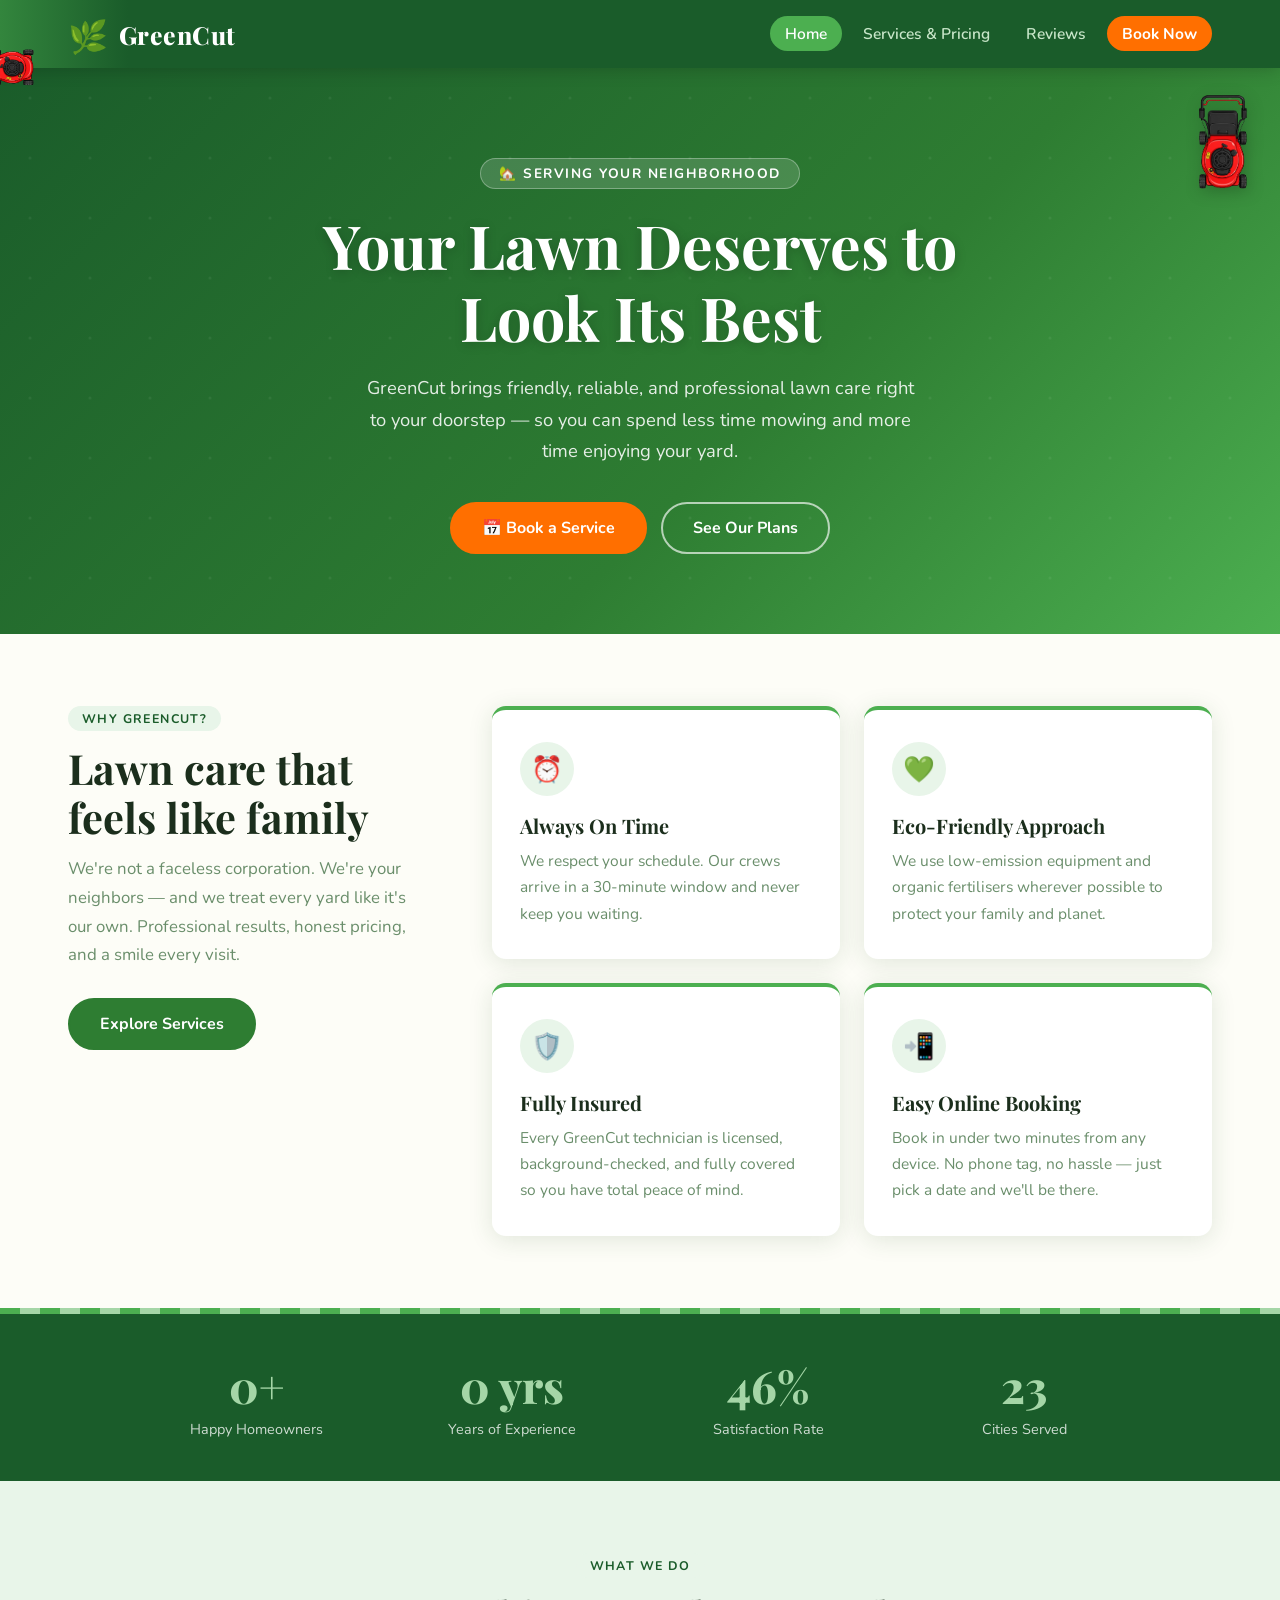
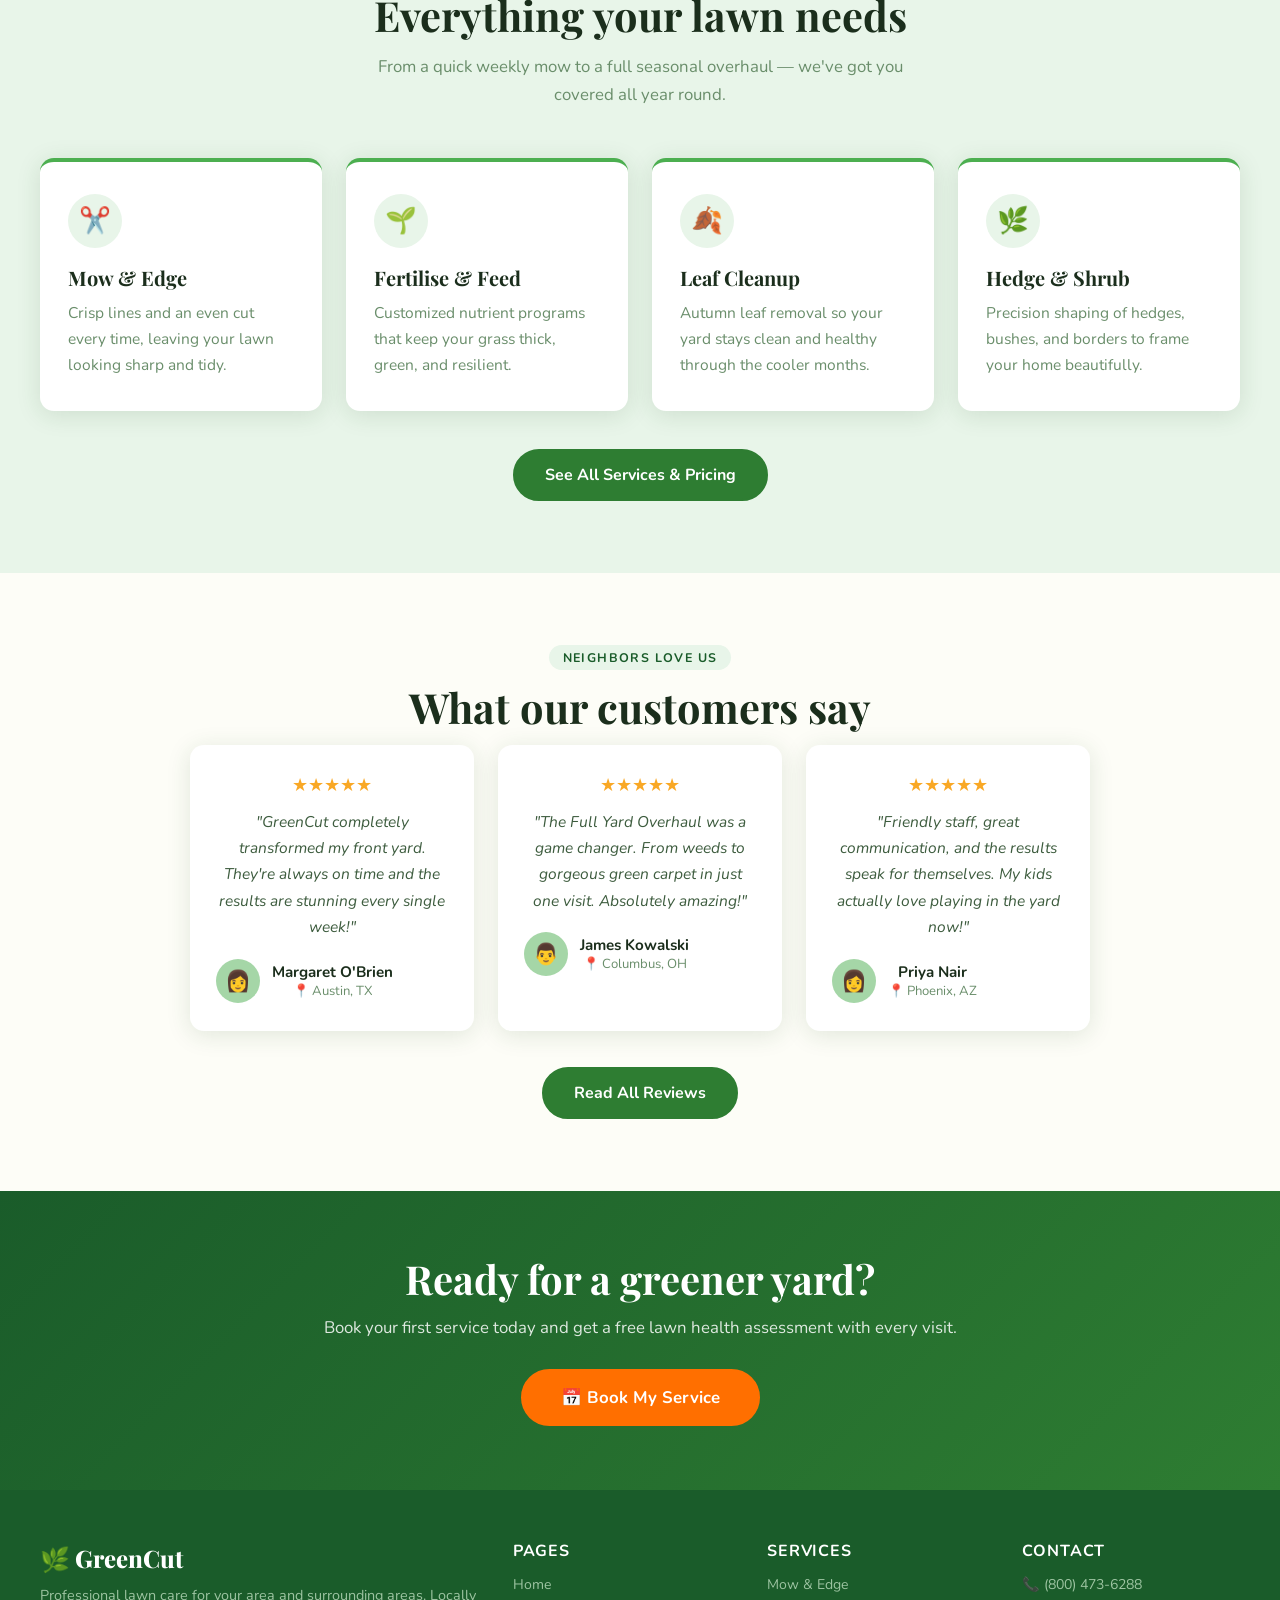
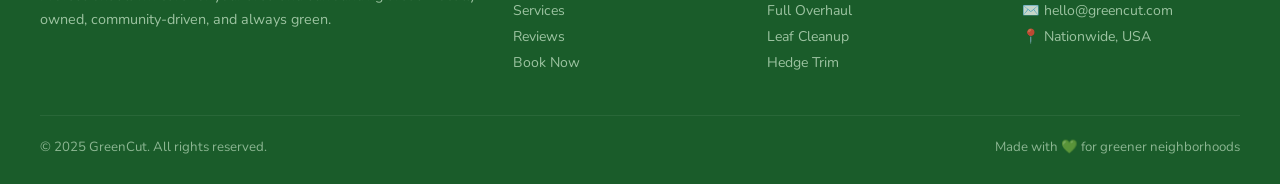
==== storefront/index.html @ a76678d2 "updated reviews and admin revenue checker" ====
<!DOCTYPE html>
<html lang="en">
<head>
  <meta charset="UTF-8"/>
  <meta name="viewport" content="width=device-width, initial-scale=1.0"/>
  <title>{companyName} – Lawn Care</title>
  <link rel="stylesheet" href="style.css"/>
</head>
<body>

<!-- TOAST -->
<div id="gc-toast" class="toast"></div>

<!-- SIDEBAR MOWER -->
<div id="sidebar-mower">
  <img src="lawnmover.png" alt="Lawn Mower">
  <div id="mower-trail"></div>
</div>

<!-- NAVBAR -->
<nav id="navbar">
  <div id="nav-cut-overlay"></div>
  <img id="nav-mower" src="lawnmover.png" alt="Nav Mower">

  <div class="nav-inner">
    <a class="nav-logo" href="index.html">
      <span class="logo-leaf">🌿</span> <span data-bind="name">GreenCut</span>
    </a>
    <button class="hamburger" aria-label="Menu">
      <span></span><span></span><span></span>
    </button>
    <ul class="nav-links">
      <li><a href="index.html">Home</a></li>
      <li><a href="services.html">Services & Pricing</a></li>
      <li><a href="reviews.html">Reviews</a></li>
      <li><a href="booking.html" class="nav-cta">Book Now</a></li>
    </ul>
  </div>
</nav>

<!-- HERO -->
<section class="hero">
  <div class="hero-content">
    <span class="hero-eyebrow">🏡 Serving <span data-bind="city">your neighborhood</span></span>
    <h1>Your Lawn Deserves to Look Its Best</h1>
    <p><span data-bind="name">GreenCut</span> brings friendly, reliable, and professional lawn care right to your doorstep — so you can spend less time mowing and more time enjoying your yard.</p>
    <div class="hero-btns">
      <a href="booking.html" class="btn btn-primary">📅 Book a Service</a>
      <a href="services.html" class="btn btn-outline">See Our Plans</a>
    </div>
  </div>
</section>

<!-- WHY US -->
<div class="section">
  <div style="display:flex;align-items:flex-start;gap:64px;flex-wrap:wrap">
    <div style="flex:1;min-width:280px">
      <span class="section-tag">Why <span data-bind="name">GreenCut</span>?</span>
      <h2 class="section-heading">Lawn care that feels like family</h2>
      <p class="section-sub">We're not a faceless corporation. We're your neighbors — and we treat every yard like it's our own. Professional results, honest pricing, and a smile every visit.</p>
      <a href="services.html" class="btn btn-green" style="margin-top:28px">Explore Services</a>
    </div>
    <div class="card-grid" style="flex:2;min-width:280px;margin-top:0">
      <div class="card">
        <div class="card-icon">⏰</div>
        <h3>Always On Time</h3>
        <p>We respect your schedule. Our crews arrive in a 30-minute window and never keep you waiting.</p>
      </div>
      <div class="card">
        <div class="card-icon">💚</div>
        <h3>Eco-Friendly Approach</h3>
        <p>We use low-emission equipment and organic fertilisers wherever possible to protect your family and planet.</p>
      </div>
      <div class="card">
        <div class="card-icon">🛡️</div>
        <h3>Fully Insured</h3>
        <p>Every <span data-bind="name">GreenCut</span> technician is licensed, background-checked, and fully covered so you have total peace of mind.</p>
      </div>
      <div class="card">
        <div class="card-icon">📲</div>
        <h3>Easy Online Booking</h3>
        <p>Book in under two minutes from any device. No phone tag, no hassle — just pick a date and we'll be there.</p>
      </div>
    </div>
  </div>
</div>

<div class="stripe-divider"></div>

<!-- STATS STRIP -->
<div class="stats-strip">
  <div class="stats-inner">
    <div class="stat-item">
      <div class="stat-num count-up" data-bind-target="yardsServed" data-target="0" data-suffix="+">0</div>
      <div class="stat-label">Happy Homeowners</div>
    </div>
    <div class="stat-item">
      <div class="stat-num count-up" data-bind-target="yearsExperience" data-target="0" data-suffix=" yrs">0</div>
      <div class="stat-label">Years of Experience</div>
    </div>
    <div class="stat-item">
      <div class="stat-num count-up" data-target="98" data-suffix="%">0</div>
      <div class="stat-label">Satisfaction Rate</div>
    </div>
    <div class="stat-item">
      <div class="stat-num count-up" data-target="32" data-suffix="">0</div>
      <div class="stat-label">Cities Served</div>
    </div>
  </div>
</div>

<!-- OUR SERVICES PREVIEW -->
<div class="bg-pale">
  <div class="section">
    <div class="centered">
      <span class="section-tag">What We Do</span>
      <h2 class="section-heading">Everything your lawn needs</h2>
      <p class="section-sub">From a quick weekly mow to a full seasonal overhaul — we've got you covered all year round.</p>
    </div>
    <div class="card-grid">
      <div class="card">
        <div class="card-icon">✂️</div>
        <h3>Mow & Edge</h3>
        <p>Crisp lines and an even cut every time, leaving your lawn looking sharp and tidy.</p>
      </div>
      <div class="card">
        <div class="card-icon">🌱</div>
        <h3>Fertilise & Feed</h3>
        <p>Customized nutrient programs that keep your grass thick, green, and resilient.</p>
      </div>
      <div class="card">
        <div class="card-icon">🍂</div>
        <h3>Leaf Cleanup</h3>
        <p>Autumn leaf removal so your yard stays clean and healthy through the cooler months.</p>
      </div>
      <div class="card">
        <div class="card-icon">🌿</div>
        <h3>Hedge & Shrub</h3>
        <p>Precision shaping of hedges, bushes, and borders to frame your home beautifully.</p>
      </div>
    </div>
    <div style="text-align:center;margin-top:38px">
      <a href="services.html" class="btn btn-green">See All Services & Pricing</a>
    </div>
  </div>
</div>

<!-- TESTIMONIAL SNIPPET -->
<div class="section centered">
  <span class="section-tag">Neighbors Love Us</span>
  <h2 class="section-heading">What our customers say</h2>
  <div class="reviews-grid" style="max-width:900px;margin:0 auto">
    <div class="review-card">
      <div class="stars">★★★★★</div>
      <p class="review-text">"<span data-bind="name">GreenCut</span> completely transformed my front yard. They're always on time and the results are stunning every single week!"</p>
      <div class="reviewer">
        <div class="reviewer-avatar">👩</div>
        <div class="reviewer-info"><div class="name">Margaret O'Brien</div><div class="location">📍 Austin, TX</div></div>
      </div>
    </div>
    <div class="review-card">
      <div class="stars">★★★★★</div>
      <p class="review-text">"The Full Yard Overhaul was a game changer. From weeds to gorgeous green carpet in just one visit. Absolutely amazing!"</p>
      <div class="reviewer">
        <div class="reviewer-avatar">👨</div>
        <div class="reviewer-info"><div class="name">James Kowalski</div><div class="location">📍 Columbus, OH</div></div>
      </div>
    </div>
    <div class="review-card">
      <div class="stars">★★★★★</div>
      <p class="review-text">"Friendly staff, great communication, and the results speak for themselves. My kids actually love playing in the yard now!"</p>
      <div class="reviewer">
        <div class="reviewer-avatar">👩</div>
        <div class="reviewer-info"><div class="name">Priya Nair</div><div class="location">📍 Phoenix, AZ</div></div>
      </div>
    </div>
  </div>
  <a href="reviews.html" class="btn btn-green" style="margin-top:36px">Read All Reviews</a>
</div>

<!-- CTA BANNER -->
<div style="background:linear-gradient(135deg,var(--green-dark),var(--green-main));color:#fff;padding:64px 28px;text-align:center">
  <h2 style="font-size:clamp(1.6rem,3.5vw,2.5rem);margin-bottom:14px">Ready for a greener yard?</h2>
  <p style="opacity:.85;font-size:1.05rem;margin-bottom:30px">Book your first service today and get a free lawn health assessment with every visit.</p>
  <a href="booking.html" class="btn btn-primary" style="font-size:1.05rem;padding:15px 38px">📅 Book My Service</a>
</div>

<!-- FOOTER -->
<footer>
  <div class="footer-inner">
    <div class="footer-brand">
      <div class="logo">🌿 <span data-bind="name">GreenCut</span></div>
      <p>Professional lawn care for <span data-bind="city">your area</span> and surrounding areas. Locally owned, community-driven, and always green.</p>
    </div>
    <div class="footer-col">
      <h4>Pages</h4>
      <a href="index.html">Home</a>
      <a href="services.html">Services</a>
      <a href="reviews.html">Reviews</a>
      <a href="booking.html">Book Now</a>
    </div>
    <div class="footer-col">
      <h4>Services</h4>
      <a href="services.html">Mow & Edge</a>
      <a href="services.html">Full Overhaul</a>
      <a href="services.html">Leaf Cleanup</a>
      <a href="services.html">Hedge Trim</a>
    </div>
    <div class="footer-col">
      <h4>Contact</h4>
      <a data-bind="phone" data-bind-prefix="📞 " data-bind-attr="href-tel:phone">📞 (800) 473-6288</a>
      <a data-bind="email" data-bind-prefix="✉️ " data-bind-attr="href-mailto:email">✉️ hello@greencut.com</a>
      <a data-bind="city" data-bind-prefix="📍 ">📍 Nationwide, USA</a>
    </div>
  </div>
  <div class="footer-bottom">
    <span>© 2025 <span data-bind="name">GreenCut</span>. All rights reserved.</span>
    <span>Made with 💚 for <span data-bind="city">greener neighborhoods</span></span>
  </div>
</footer>

<script src="js/api.js"></script>
<script src="js/main.js"></script>
</body>
</html>
---- storefront/style.css ----
/* ============================
   GreenCut Lawn Services
   Shared Stylesheet
   ============================ */

@import url('https://fonts.googleapis.com/css2?family=Playfair+Display:wght@700;800&family=Nunito:wght@400;500;600;700&display=swap');

/* === RESET & BASE === */
*, *::before, *::after { box-sizing: border-box; margin: 0; padding: 0; }

:root {
  --green-dark:   #1a5c2a;
  --green-main:   #2e7d32;
  --green-mid:    #4caf50;
  --green-light:  #a5d6a7;
  --green-pale:   #e8f5e9;
  --cream:        #fdfdf7;
  --brown:        #5d4037;
  --brown-light:  #8d6e63;
  --red-mower:    #c62828;
  --white:        #ffffff;
  --text-dark:    #1b2e1c;
  --text-mid:     #3d5c3e;
  --text-light:   #6a8e6b;
  --shadow:       0 4px 24px rgba(30,80,32,.13);
  --shadow-lg:    0 8px 40px rgba(30,80,32,.18);
  --radius:       14px;
  --radius-sm:    8px;
  --transition:   .25s ease;
}

html { scroll-behavior: smooth; }

body {
  font-family: 'Nunito', sans-serif;
  background: var(--cream);
  color: var(--text-dark);
  min-height: 100vh;
  overflow-x: hidden;
}

h1,h2,h3,h4 { font-family: 'Playfair Display', serif; line-height: 1.18; }
a { text-decoration: none; color: inherit; }
img { max-width: 100%; display: block; }
ul { list-style: none; }

/* === SCROLLBAR === */
::-webkit-scrollbar { width: 8px; }
::-webkit-scrollbar-track { background: var(--green-pale); }
::-webkit-scrollbar-thumb { background: var(--green-mid); border-radius: 4px; }

/* === LAYOUT WRAPPER === */
.page-wrapper {
  display: flex;
  flex-direction: column;
  min-height: 100vh;
}

.content-area {
  flex: 1;
}

/* === STICKY SIDEBAR MOWER === */
#sidebar-mower {
  position: fixed;
  right: 18px;
  top: 120px;
  z-index: 900;
  display: flex;
  flex-direction: column;
  align-items: center;
  pointer-events: none;
  transition: top .05s linear;
}

#sidebar-mower img {
  width: 80px;
  filter: drop-shadow(2px 4px 8px rgba(0,0,0,.22));
  animation: mowerBob 2.6s ease-in-out infinite;
}

#mower-trail {
  width: 4px;
  background: linear-gradient(to bottom, var(--green-mid), transparent);
  border-radius: 2px;
  margin-top: 4px;
  transition: height .15s ease;
}

@keyframes mowerBob {
  0%,100% { transform: translateY(0) rotate(-2deg); }
  50%      { transform: translateY(-6px) rotate(2deg); }
}

/* === NAVBAR === */
#navbar {
  position: sticky;
  top: 0;
  z-index: 1000;
  background: var(--green-dark); 
  box-shadow: 0 2px 16px rgba(0,0,0,.18);
  /* REMOVED overflow: hidden from here so the mower can poke out! */
}

/* 1. Soft, feathered gradient transition background overlay */
#nav-cut-overlay {
  position: absolute;
  top: 0;
  left: 0;
  width: 100%;
  height: 100%;
  /* ADDED HERE: Keeps the green gradient contained inside the bar shape */
  overflow: hidden; 
  background: linear-gradient(
    to right, 
    #4caf50 calc(var(--nav-mower-pct, 0%) - 10%), 
    #1a5c2a calc(var(--nav-mower-pct, 0%) + 10%)
  );
  z-index: 1;
  pointer-events: none;
}

/* 2. Mower aligned perfectly to the bottom edge */
/* 2. Mower aligned perfectly to the bottom edge and rotated right */
#nav-mower {
  position: absolute;
  bottom: 0;
  left: calc(var(--nav-mower-pct, 0%) - 30px);
  width: 60px;
  height: auto;
  /* APPLIED: Combines the outward shift with a 90-degree clockwise turn */
  transform: translateY(50%) rotate(-90deg); 
  z-index: 2;
  pointer-events: none;
  transition: left 0.1s ease-out;
}

/* 3. Keep text elements above the background */
.nav-inner {
  position: relative;
  z-index: 3; 
  max-width: 1200px;
  margin: 0 auto;
  display: flex;
  align-items: center;
  justify-content: space-between;
  padding: 0 28px;
  height: 68px;
}

/* (Leave .nav-logo, .nav-links, and .hamburger styling exactly as they are) */
.nav-logo {
  display: flex;
  align-items: center;
  gap: 10px;
  font-family: 'Playfair Display', serif;
  font-size: 1.55rem;
  color: var(--white);
  font-weight: 800;
  letter-spacing: .5px;
}

.nav-logo .logo-leaf {
  font-size: 2rem;
}

.nav-links {
  display: flex;
  gap: 6px;
  align-items: center;
}

.nav-links a {
  color: #c8e6c9;
  font-weight: 600;
  font-size: .97rem;
  padding: 7px 15px;
  border-radius: 30px;
  transition: background var(--transition), color var(--transition);
}

.nav-links a:hover,
.nav-links a.active {
  background: var(--green-mid);
  color: var(--white);
}

.nav-links a.nav-cta {
  background: #ff6f00;
  color: var(--white);
  font-weight: 700;
}

.nav-links a.nav-cta:hover {
  background: #e65100;
}

.hamburger {
  display: none;
  flex-direction: column;
  gap: 5px;
  cursor: pointer;
  padding: 6px;
}

.hamburger span {
  display: block;
  width: 26px;
  height: 3px;
  background: var(--white);
  border-radius: 2px;
  transition: var(--transition);
}

/* === HERO === */
.hero {
  background: linear-gradient(135deg, var(--green-dark) 0%, var(--green-main) 60%, var(--green-mid) 100%);
  color: var(--white);
  padding: 90px 28px 80px;
  text-align: center;
  position: relative;
  overflow: hidden;
}

.hero::before {
  content: '';
  position: absolute;
  inset: 0;
  background: url("data:image/svg+xml,%3Csvg xmlns='http://www.w3.org/2000/svg' width='60' height='60'%3E%3Ccircle cx='30' cy='30' r='1.5' fill='rgba(255,255,255,.06)'/%3E%3C/svg%3E") repeat;
}

.hero-content { position: relative; max-width: 760px; margin: 0 auto; }

.hero-eyebrow {
  display: inline-block;
  background: rgba(255,255,255,.15);
  border: 1px solid rgba(255,255,255,.3);
  border-radius: 30px;
  padding: 5px 18px;
  font-size: .85rem;
  font-weight: 700;
  letter-spacing: 1.5px;
  text-transform: uppercase;
  margin-bottom: 20px;
}

.hero h1 {
  font-size: clamp(2.2rem, 5vw, 3.8rem);
  margin-bottom: 20px;
  text-shadow: 0 2px 12px rgba(0,0,0,.2);
}

.hero p {
  font-size: 1.15rem;
  opacity: .88;
  max-width: 560px;
  margin: 0 auto 36px;
  line-height: 1.7;
}

.hero-btns {
  display: flex;
  gap: 14px;
  justify-content: center;
  flex-wrap: wrap;
}

/* === BUTTONS === */
.btn {
  display: inline-block;
  padding: 13px 30px;
  border-radius: 40px;
  font-family: 'Nunito', sans-serif;
  font-weight: 700;
  font-size: 1rem;
  cursor: pointer;
  border: 2px solid transparent;
  transition: all var(--transition);
  white-space: nowrap;
}

.btn-primary {
  background: #ff6f00;
  color: var(--white);
  border-color: #ff6f00;
}
.btn-primary:hover { background: #e65100; border-color: #e65100; transform: translateY(-2px); box-shadow: var(--shadow); }

.btn-outline {
  background: transparent;
  color: var(--white);
  border-color: rgba(255,255,255,.65);
}
.btn-outline:hover { background: rgba(255,255,255,.12); border-color: var(--white); }

.btn-green {
  background: var(--green-main);
  color: var(--white);
  border-color: var(--green-main);
}
.btn-green:hover { background: var(--green-dark); border-color: var(--green-dark); transform: translateY(-2px); box-shadow: var(--shadow); }

.btn-sm { padding: 9px 20px; font-size: .88rem; }

/* === SECTION COMMON === */
.section {
  padding: 72px 28px;
  max-width: 1200px;
  margin: 0 auto;
}

.section-tag {
  display: inline-block;
  background: var(--green-pale);
  color: var(--green-dark);
  font-size: .78rem;
  font-weight: 700;
  letter-spacing: 1.4px;
  text-transform: uppercase;
  border-radius: 20px;
  padding: 4px 14px;
  margin-bottom: 12px;
}

.section-heading {
  font-size: clamp(1.7rem, 3.5vw, 2.6rem);
  color: var(--text-dark);
  margin-bottom: 14px;
}

.section-sub {
  color: var(--text-light);
  font-size: 1.05rem;
  line-height: 1.7;
  max-width: 560px;
}

.centered { text-align: center; }
.centered .section-sub { margin: 0 auto; }

/* === CARD GRID === */
.card-grid {
  display: grid;
  grid-template-columns: repeat(auto-fit, minmax(260px, 1fr));
  gap: 24px;
  margin-top: 48px;
}

.card {
  background: var(--white);
  border-radius: var(--radius);
  box-shadow: var(--shadow);
  padding: 32px 28px;
  transition: transform var(--transition), box-shadow var(--transition);
  border-top: 4px solid var(--green-mid);
}

.card:hover { transform: translateY(-5px); box-shadow: var(--shadow-lg); }

.card-icon {
  width: 54px;
  height: 54px;
  background: var(--green-pale);
  border-radius: 50%;
  display: flex;
  align-items: center;
  justify-content: center;
  font-size: 1.6rem;
  margin-bottom: 18px;
}

.card h3 {
  font-size: 1.25rem;
  margin-bottom: 10px;
  color: var(--text-dark);
}

.card p { color: var(--text-light); line-height: 1.7; font-size: .97rem; }

/* === DIVIDER STRIPE === */
.stripe-divider {
  height: 6px;
  background: repeating-linear-gradient(90deg, var(--green-mid) 0, var(--green-mid) 20px, var(--green-light) 20px, var(--green-light) 40px);
}

/* === PRICING CARDS === */
.pricing-grid {
  display: grid;
  grid-template-columns: repeat(auto-fit, minmax(270px, 1fr));
  gap: 24px;
  margin-top: 48px;
}

.pricing-card {
  background: var(--white);
  border-radius: var(--radius);
  box-shadow: var(--shadow);
  padding: 36px 30px;
  position: relative;
  border: 2px solid transparent;
  transition: transform var(--transition), box-shadow var(--transition), border-color var(--transition);
}

.pricing-card:hover { transform: translateY(-5px); box-shadow: var(--shadow-lg); }

.pricing-card.featured {
  border-color: var(--green-main);
  transform: scale(1.03);
}

.pricing-card.featured:hover { transform: scale(1.03) translateY(-5px); }

.badge-popular {
  position: absolute;
  top: -14px;
  left: 50%;
  transform: translateX(-50%);
  background: var(--green-main);
  color: var(--white);
  font-size: .75rem;
  font-weight: 700;
  letter-spacing: 1px;
  text-transform: uppercase;
  padding: 4px 16px;
  border-radius: 20px;
}

.pricing-card h3 {
  font-size: 1.3rem;
  margin-bottom: 6px;
}

.pricing-card .price {
  font-family: 'Playfair Display', serif;
  font-size: 2.8rem;
  color: var(--green-dark);
  font-weight: 800;
  margin: 14px 0 4px;
  line-height: 1;
}

.pricing-card .price span {
  font-size: 1rem;
  color: var(--text-light);
  font-family: 'Nunito', sans-serif;
  font-weight: 600;
}

.pricing-card .freq {
  color: var(--text-light);
  font-size: .87rem;
  margin-bottom: 22px;
}

.pricing-card ul {
  border-top: 1px solid var(--green-pale);
  padding-top: 20px;
  margin-bottom: 26px;
  display: flex;
  flex-direction: column;
  gap: 10px;
}

.pricing-card ul li {
  display: flex;
  align-items: center;
  gap: 9px;
  font-size: .94rem;
  color: var(--text-mid);
}

.pricing-card ul li::before {
  content: '✓';
  color: var(--green-main);
  font-weight: 700;
  flex-shrink: 0;
}

.pricing-card ul li.no::before { content: '✗'; color: #bbb; }
.pricing-card ul li.no { opacity: .5; }

/* === REVIEWS === */
.reviews-grid {
  display: grid;
  grid-template-columns: repeat(auto-fit, minmax(280px, 1fr));
  gap: 24px;
  margin-top: 48px;
}

.review-card {
  background: var(--white);
  border-radius: var(--radius);
  box-shadow: var(--shadow);
  padding: 28px 26px;
  transition: transform var(--transition);
}

.review-card:hover { transform: translateY(-4px); }

.stars { color: #f9a825; font-size: 1.1rem; margin-bottom: 12px; }

.review-text {
  color: var(--text-mid);
  line-height: 1.7;
  font-size: .97rem;
  margin-bottom: 18px;
  font-style: italic;
}

.reviewer {
  display: flex;
  align-items: center;
  gap: 12px;
}

.reviewer-avatar {
  width: 44px;
  height: 44px;
  border-radius: 50%;
  background: var(--green-light);
  display: flex;
  align-items: center;
  justify-content: center;
  font-size: 1.3rem;
}

.reviewer-info .name { font-weight: 700; font-size: .95rem; }
.reviewer-info .location { font-size: .82rem; color: var(--text-light); }

/* === FORM === */
.form-section-bg {
  background: var(--green-pale);
  padding: 72px 28px;
}

.form-container {
  max-width: 720px;
  margin: 0 auto;
}

.form-card {
  background: var(--white);
  border-radius: var(--radius);
  box-shadow: var(--shadow-lg);
  padding: 44px 44px;
}

.form-grid {
  display: grid;
  grid-template-columns: 1fr 1fr;
  gap: 20px;
  margin-top: 28px;
}

.form-group {
  display: flex;
  flex-direction: column;
  gap: 6px;
}

.form-group.full { grid-column: 1 / -1; }

.form-group label {
  font-weight: 700;
  font-size: .9rem;
  color: var(--text-dark);
}

.form-group input,
.form-group select,
.form-group textarea {
  padding: 11px 15px;
  border: 2px solid #dcedc8;
  border-radius: var(--radius-sm);
  font-family: 'Nunito', sans-serif;
  font-size: .97rem;
  color: var(--text-dark);
  background: var(--cream);
  transition: border-color var(--transition), box-shadow var(--transition);
  outline: none;
  resize: vertical;
}

.form-group input:focus,
.form-group select:focus,
.form-group textarea:focus {
  border-color: var(--green-main);
  box-shadow: 0 0 0 3px rgba(46,125,50,.1);
}

.form-submit { margin-top: 28px; text-align: center; }

.form-note {
  font-size: .83rem;
  color: var(--text-light);
  margin-top: 12px;
  text-align: center;
}

/* === SUCCESS MESSAGE === */
.success-msg {
  display: none;
  background: var(--green-pale);
  border: 2px solid var(--green-mid);
  border-radius: var(--radius);
  padding: 22px 24px;
  text-align: center;
  margin-top: 20px;
}

.success-msg.show { display: block; }
.success-msg .big-check { font-size: 2.5rem; }
.success-msg p { color: var(--green-dark); font-weight: 600; margin-top: 8px; }

/* === STATS STRIP === */
.stats-strip {
  background: var(--green-dark);
  color: var(--white);
  padding: 42px 28px;
}

.stats-inner {
  max-width: 1000px;
  margin: 0 auto;
  display: grid;
  grid-template-columns: repeat(auto-fit, minmax(180px, 1fr));
  gap: 24px;
  text-align: center;
}

.stat-item .stat-num {
  font-family: 'Playfair Display', serif;
  font-size: 2.8rem;
  font-weight: 800;
  color: var(--green-light);
}

.stat-item .stat-label {
  font-size: .9rem;
  opacity: .78;
  margin-top: 4px;
}

/* === FOOTER === */
footer {
  background: var(--green-dark);
  color: #c8e6c9;
  padding: 52px 28px 28px;
}

.footer-inner {
  max-width: 1200px;
  margin: 0 auto;
  display: grid;
  grid-template-columns: 2fr 1fr 1fr 1fr;
  gap: 36px;
}

.footer-brand .logo { font-family: 'Playfair Display', serif; font-size: 1.5rem; color: var(--white); font-weight: 800; }
.footer-brand p { margin-top: 10px; font-size: .9rem; opacity: .75; line-height: 1.65; }

.footer-col h4 { color: var(--white); font-size: 1rem; margin-bottom: 14px; font-family: 'Nunito', sans-serif; font-weight: 700; text-transform: uppercase; letter-spacing: .8px; }
.footer-col a { display: block; font-size: .88rem; opacity: .75; margin-bottom: 7px; transition: opacity var(--transition); }
.footer-col a:hover { opacity: 1; color: var(--green-light); }

.footer-bottom {
  max-width: 1200px;
  margin: 36px auto 0;
  padding-top: 22px;
  border-top: 1px solid rgba(255,255,255,.1);
  display: flex;
  align-items: center;
  justify-content: space-between;
  font-size: .83rem;
  opacity: .65;
  flex-wrap: wrap;
  gap: 10px;
}

/* === ADMIN STYLES === */
.admin-layout {
  display: flex;
  min-height: 100vh;
}

.admin-sidebar {
  width: 240px;
  background: var(--green-dark);
  color: var(--white);
  padding: 0;
  flex-shrink: 0;
  position: sticky;
  top: 0;
  height: 100vh;
  overflow-y: auto;
  display: flex;
  flex-direction: column;
}

.admin-sidebar .sidebar-logo {
  padding: 24px 22px;
  font-family: 'Playfair Display', serif;
  font-size: 1.3rem;
  font-weight: 800;
  border-bottom: 1px solid rgba(255,255,255,.1);
}

.admin-sidebar .sidebar-logo span { display: block; font-family: 'Nunito', sans-serif; font-size: .75rem; opacity: .6; margin-top: 2px; font-weight: 400; }

.admin-nav { padding: 18px 0; flex: 1; }

.admin-nav a {
  display: flex;
  align-items: center;
  gap: 10px;
  padding: 11px 22px;
  font-size: .94rem;
  font-weight: 600;
  color: #c8e6c9;
  transition: background var(--transition), color var(--transition);
  cursor: pointer;
}

.admin-nav a:hover,
.admin-nav a.active {
  background: rgba(255,255,255,.1);
  color: var(--white);
}

.admin-nav a .nav-icon { font-size: 1.1rem; width: 22px; }

.admin-main {
  flex: 1;
  background: #f4f6f4;
  overflow-y: auto;
}

.admin-topbar {
  background: var(--white);
  padding: 16px 30px;
  display: flex;
  align-items: center;
  justify-content: space-between;
  box-shadow: 0 1px 6px rgba(0,0,0,.07);
  position: sticky;
  top: 0;
  z-index: 10;
}

.admin-topbar h2 { font-size: 1.25rem; color: var(--text-dark); }

.admin-content { padding: 28px 30px; }

/* Admin Stat Cards */
.admin-stats {
  display: grid;
  grid-template-columns: repeat(auto-fit, minmax(200px, 1fr));
  gap: 20px;
  margin-bottom: 30px;
}

.admin-stat-card {
  background: var(--white);
  border-radius: var(--radius);
  padding: 22px 24px;
  box-shadow: 0 2px 12px rgba(0,0,0,.07);
  border-left: 5px solid var(--green-mid);
}

.admin-stat-card.orange { border-left-color: #ff6f00; }
.admin-stat-card.blue   { border-left-color: #1976d2; }
.admin-stat-card.purple { border-left-color: #7b1fa2; }

.admin-stat-card .stat-label { font-size: .82rem; color: var(--text-light); font-weight: 600; text-transform: uppercase; letter-spacing: .8px; }
.admin-stat-card .stat-val { font-family: 'Playfair Display', serif; font-size: 2rem; font-weight: 800; color: var(--text-dark); margin-top: 6px; }
.admin-stat-card .stat-sub { font-size: .8rem; color: var(--text-light); margin-top: 4px; }

/* Admin Table */
.admin-table-wrap {
  background: var(--white);
  border-radius: var(--radius);
  box-shadow: 0 2px 12px rgba(0,0,0,.07);
  overflow: hidden;
  margin-bottom: 28px;
}

.admin-table-header {
  display: flex;
  align-items: center;
  justify-content: space-between;
  padding: 18px 22px;
  border-bottom: 1px solid #f0f4f0;
}

.admin-table-header h3 { font-size: 1.05rem; }

.admin-table-header input {
  padding: 7px 13px;
  border: 1.5px solid #dcedc8;
  border-radius: 20px;
  font-family: 'Nunito', sans-serif;
  font-size: .9rem;
  outline: none;
}

table { width: 100%; border-collapse: collapse; }
thead tr { background: var(--green-pale); }
thead th { padding: 12px 16px; text-align: left; font-size: .82rem; text-transform: uppercase; letter-spacing: .7px; color: var(--green-dark); font-weight: 700; }
tbody tr { border-bottom: 1px solid #f0f4f0; transition: background var(--transition); }
tbody tr:hover { background: #f9fbf9; }
tbody td { padding: 12px 16px; font-size: .92rem; color: var(--text-mid); }

.status-badge {
  display: inline-block;
  padding: 3px 10px;
  border-radius: 20px;
  font-size: .76rem;
  font-weight: 700;
}
.status-badge.pending   { background: #fff3e0; color: #e65100; }
.status-badge.confirmed { background: #e8f5e9; color: var(--green-dark); }
.status-badge.completed { background: #e3f2fd; color: #1565c0; }
.status-badge.cancelled { background: #fce4ec; color: #c62828; }

.action-btn {
  padding: 4px 12px;
  border: none;
  border-radius: 6px;
  font-size: .8rem;
  font-weight: 700;
  cursor: pointer;
  margin-right: 4px;
  transition: opacity var(--transition);
}
.action-btn:hover { opacity: .75; }
.action-btn.confirm { background: #e8f5e9; color: var(--green-dark); }
.action-btn.cancel  { background: #fce4ec; color: #c62828; }
.action-btn.edit    { background: #e3f2fd; color: #1565c0; }
.action-btn.delete  { background: #fce4ec; color: #c62828; }

/* Chart placeholder */
.chart-row {
  display: grid;
  grid-template-columns: 1fr 1fr;
  gap: 22px;
  margin-bottom: 28px;
}

.chart-box {
  background: var(--white);
  border-radius: var(--radius);
  box-shadow: 0 2px 12px rgba(0,0,0,.07);
  padding: 22px;
}

.chart-box h3 { font-size: 1.02rem; margin-bottom: 18px; color: var(--text-dark); }

.bar-chart {
  display: flex;
  align-items: flex-end;
  gap: 10px;
  height: 140px;
  padding-bottom: 28px;
  position: relative;
  border-bottom: 2px solid var(--green-pale);
}

.bar-wrap { flex: 1; display: flex; flex-direction: column; align-items: center; justify-content: flex-end; gap: 4px; }

.bar {
  width: 100%;
  border-radius: 4px 4px 0 0;
  background: var(--green-mid);
  transition: height .6s ease;
  min-height: 4px;
  position: relative;
}

.bar:hover { background: var(--green-dark); }
.bar .tooltip { display: none; position: absolute; top: -28px; left: 50%; transform: translateX(-50%); background: var(--green-dark); color: #fff; font-size: .72rem; padding: 2px 7px; border-radius: 4px; white-space: nowrap; }
.bar:hover .tooltip { display: block; }

.bar-label { font-size: .72rem; color: var(--text-light); }

/* Donut */
.donut-area { display: flex; align-items: center; gap: 22px; }
.donut-svg { flex-shrink: 0; }
.donut-legend { display: flex; flex-direction: column; gap: 9px; }
.legend-item { display: flex; align-items: center; gap: 8px; font-size: .85rem; }
.legend-dot { width: 12px; height: 12px; border-radius: 50%; flex-shrink: 0; }

/* Admin service list */
.service-admin-grid {
  display: grid;
  grid-template-columns: repeat(auto-fill, minmax(240px, 1fr));
  gap: 18px;
  margin-top: 20px;
}

.service-admin-card {
  background: var(--white);
  border-radius: var(--radius);
  box-shadow: 0 2px 12px rgba(0,0,0,.07);
  padding: 20px;
  border-left: 4px solid var(--green-mid);
}

.service-admin-card h4 { font-size: 1rem; margin-bottom: 4px; }
.service-admin-card .price-tag { font-size: 1.3rem; color: var(--green-dark); font-family: 'Playfair Display', serif; font-weight: 700; }
.service-admin-card .actions { margin-top: 12px; display: flex; gap: 8px; }

.modal-overlay {
  display: none;
  position: fixed;
  inset: 0;
  background: rgba(0,0,0,.5);
  z-index: 9999;
  align-items: center;
  justify-content: center;
}
.modal-overlay.open { display: flex; }
.modal-box {
  background: var(--white);
  border-radius: var(--radius);
  padding: 36px 32px;
  width: 100%;
  max-width: 480px;
  box-shadow: var(--shadow-lg);
  position: relative;
}
.modal-box h3 { margin-bottom: 22px; }
.modal-close { position: absolute; top: 14px; right: 16px; background: none; border: none; font-size: 1.4rem; cursor: pointer; color: var(--text-light); }
.modal-form-grid { display: flex; flex-direction: column; gap: 14px; }
.modal-form-grid label { font-weight: 700; font-size: .88rem; display: block; margin-bottom: 4px; }
.modal-form-grid input, .modal-form-grid select, .modal-form-grid textarea {
  width: 100%; padding: 9px 13px; border: 2px solid #dcedc8; border-radius: var(--radius-sm);
  font-family: 'Nunito', sans-serif; font-size: .95rem; outline: none;
}
.modal-form-grid input:focus, .modal-form-grid select:focus { border-color: var(--green-main); }
.modal-actions { display: flex; gap: 12px; margin-top: 22px; justify-content: flex-end; }

/* === SECTION BG ALTERNATE === */
.bg-pale { background: var(--green-pale); padding: 72px 28px; }
.bg-pale .section { padding: 0; }

/* === PAGE HEADER === */
.page-header {
  background: linear-gradient(135deg, var(--green-dark), var(--green-main));
  color: var(--white);
  padding: 58px 28px 50px;
  text-align: center;
}
.page-header h1 { font-size: clamp(1.9rem, 4vw, 3rem); margin-bottom: 10px; }
.page-header p { opacity: .82; font-size: 1.05rem; }

/* === TOAST === */
.toast {
  position: fixed;
  bottom: 30px;
  left: 50%;
  transform: translateX(-50%) translateY(80px);
  background: var(--green-dark);
  color: var(--white);
  padding: 13px 26px;
  border-radius: 30px;
  font-weight: 600;
  font-size: .95rem;
  z-index: 9999;
  box-shadow: var(--shadow-lg);
  transition: transform .35s ease, opacity .35s ease;
  opacity: 0;
  pointer-events: none;
}

.toast.show { transform: translateX(-50%) translateY(0); opacity: 1; }

/* === MOBILE NAV === */
@media (max-width: 768px) {
  .hamburger { display: flex; }
  .nav-links { display: none; position: absolute; top: 68px; left: 0; right: 0; background: var(--green-dark); flex-direction: column; padding: 16px 20px 20px; gap: 4px; }
  .nav-links.open { display: flex; }
  .footer-inner { grid-template-columns: 1fr 1fr; }
  .form-card { padding: 28px 20px; }
  .form-grid { grid-template-columns: 1fr; }
  .chart-row { grid-template-columns: 1fr; }
  .admin-sidebar { display: none; }
  .admin-sidebar.open { display: flex; position: fixed; inset: 0; z-index: 999; width: 260px; }
}

@media (max-width: 480px) {
  .footer-inner { grid-template-columns: 1fr; }
  .hero h1 { font-size: 2rem; }
  #sidebar-mower img { width: 58px; }
}
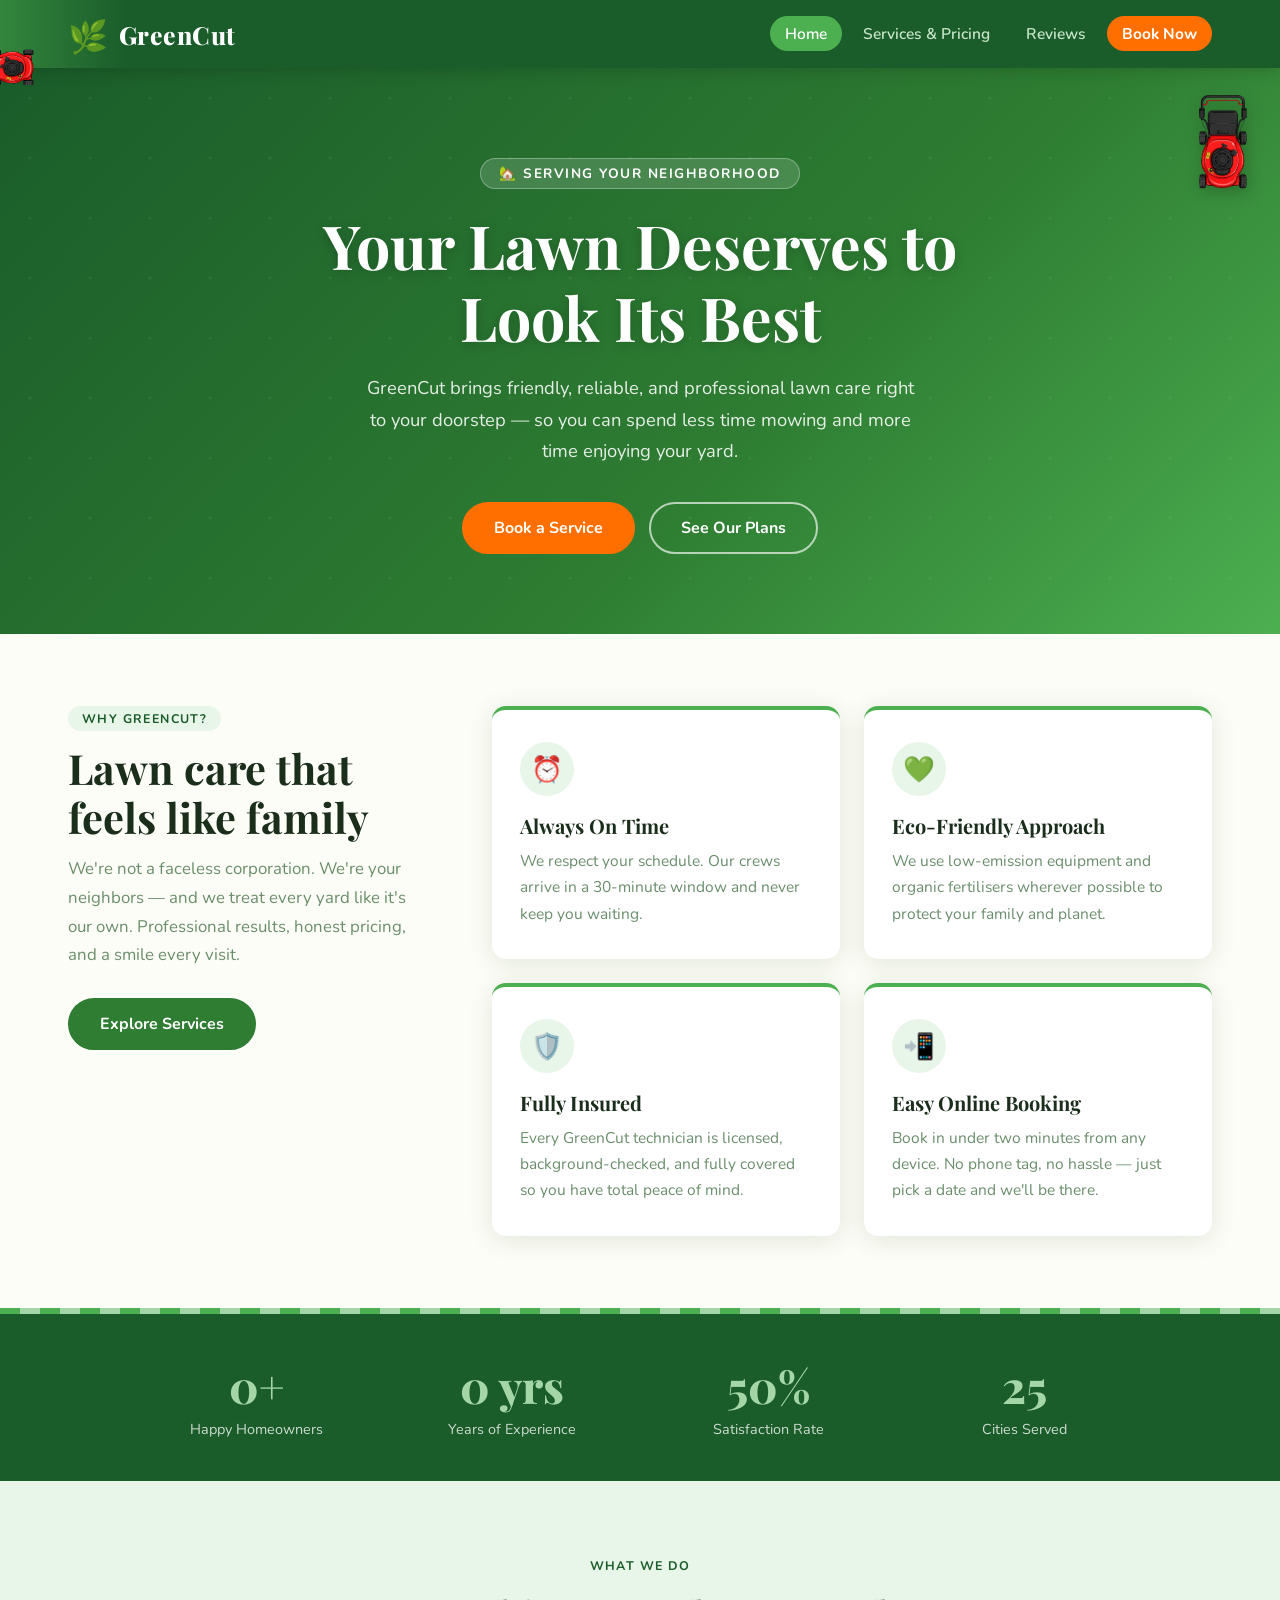
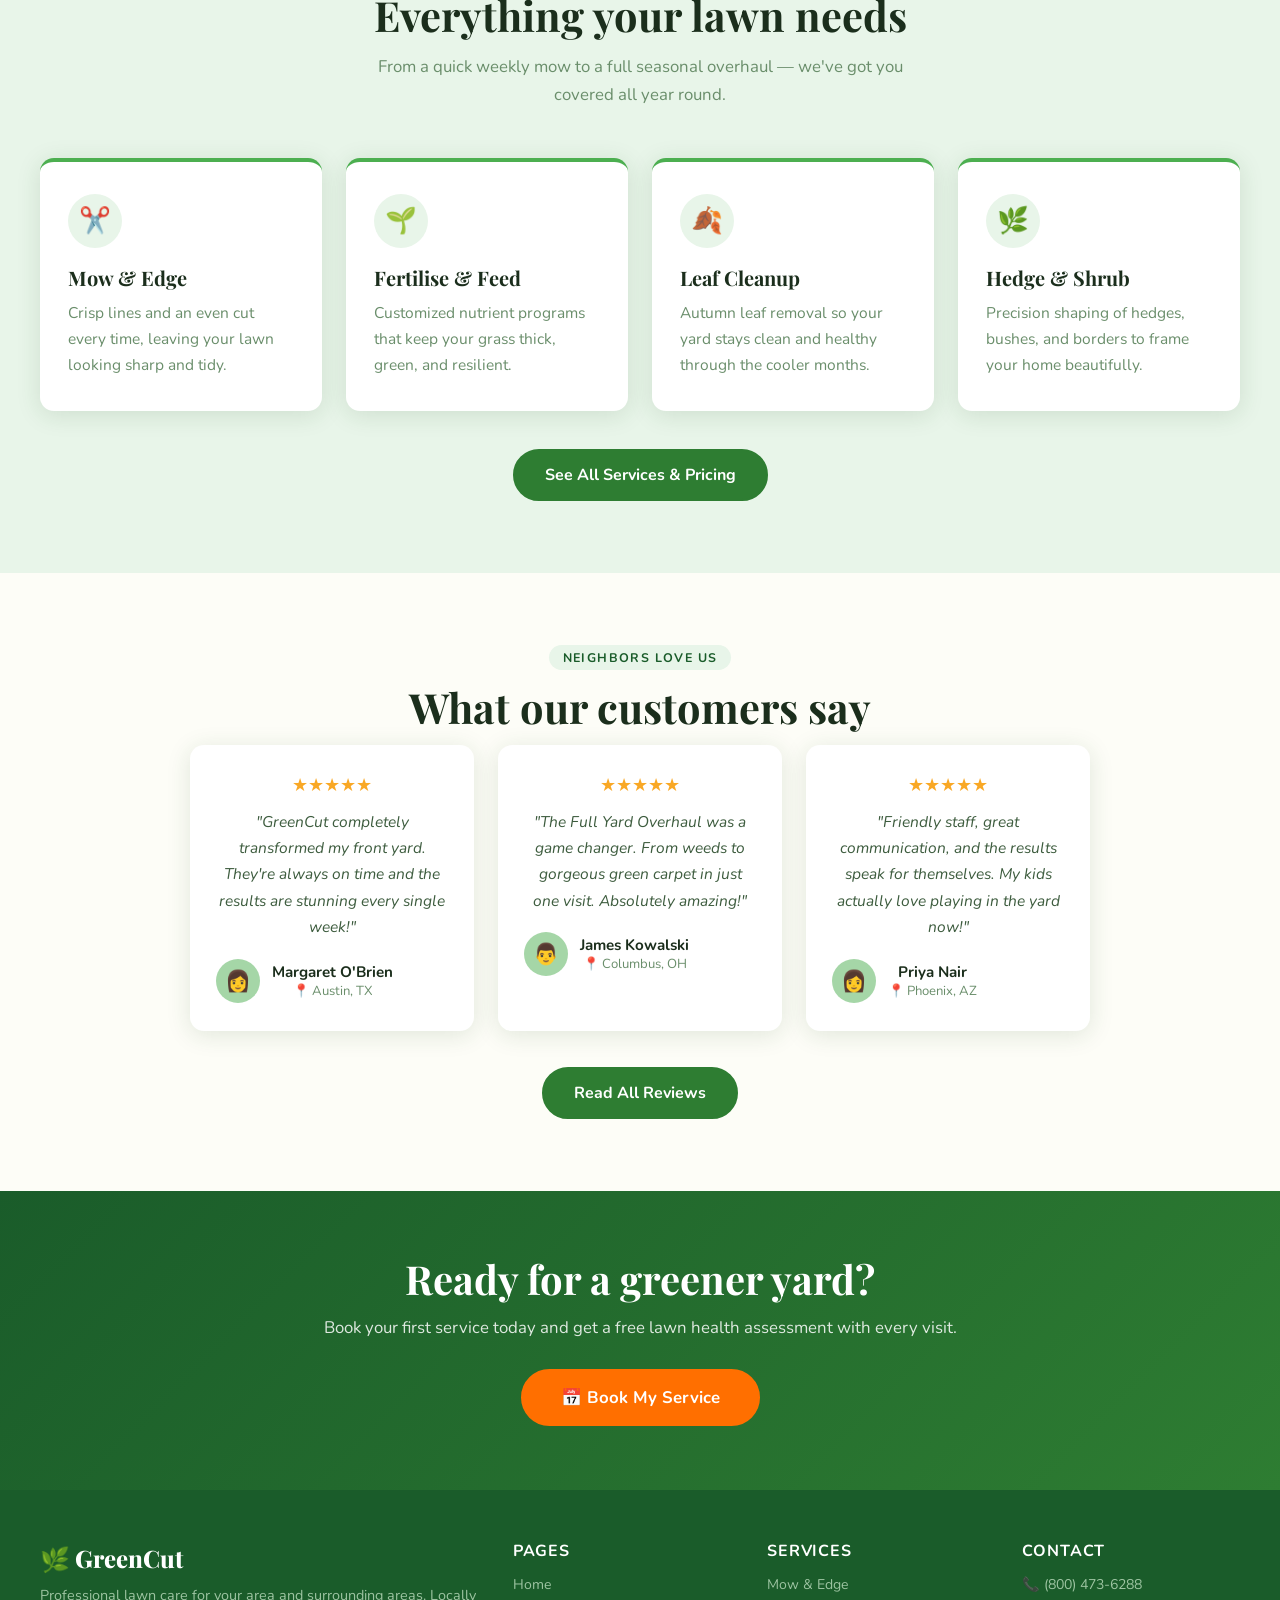
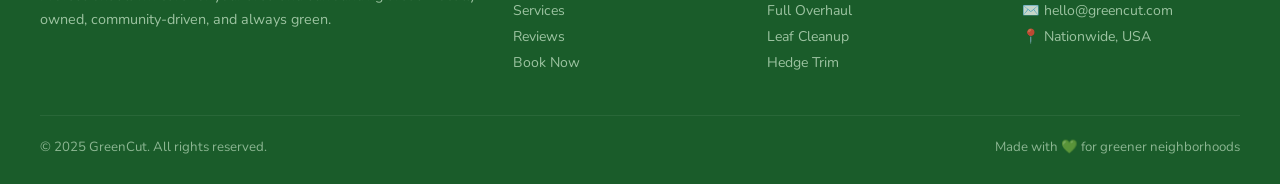
==== commit 05a91c64: "did some basic changes" ====
--- a/storefront/index.html
+++ b/storefront/index.html
@@ -1,225 +1,249 @@
 <!DOCTYPE html>
 <html lang="en">
+
 <head>
-  <meta charset="UTF-8"/>
-  <meta name="viewport" content="width=device-width, initial-scale=1.0"/>
+  <meta charset="UTF-8" />
+  <meta name="viewport" content="width=device-width, initial-scale=1.0" />
   <title>{companyName} – Lawn Care</title>
-  <link rel="stylesheet" href="style.css"/>
+  <link rel="stylesheet" href="style.css" />
 </head>
+
 <body>
 
-<!-- TOAST -->
-<div id="gc-toast" class="toast"></div>
-
-<!-- SIDEBAR MOWER -->
-<div id="sidebar-mower">
-  <img src="lawnmover.png" alt="Lawn Mower">
-  <div id="mower-trail"></div>
-</div>
-
-<!-- NAVBAR -->
-<nav id="navbar">
-  <div id="nav-cut-overlay"></div>
-  <img id="nav-mower" src="lawnmover.png" alt="Nav Mower">
-
-  <div class="nav-inner">
-    <a class="nav-logo" href="index.html">
-      <span class="logo-leaf">🌿</span> <span data-bind="name">GreenCut</span>
-    </a>
-    <button class="hamburger" aria-label="Menu">
-      <span></span><span></span><span></span>
-    </button>
-    <ul class="nav-links">
-      <li><a href="index.html">Home</a></li>
-      <li><a href="services.html">Services & Pricing</a></li>
-      <li><a href="reviews.html">Reviews</a></li>
-      <li><a href="booking.html" class="nav-cta">Book Now</a></li>
-    </ul>
-  </div>
-</nav>
-
-<!-- HERO -->
-<section class="hero">
-  <div class="hero-content">
-    <span class="hero-eyebrow">🏡 Serving <span data-bind="city">your neighborhood</span></span>
-    <h1>Your Lawn Deserves to Look Its Best</h1>
-    <p><span data-bind="name">GreenCut</span> brings friendly, reliable, and professional lawn care right to your doorstep — so you can spend less time mowing and more time enjoying your yard.</p>
-    <div class="hero-btns">
-      <a href="booking.html" class="btn btn-primary">📅 Book a Service</a>
-      <a href="services.html" class="btn btn-outline">See Our Plans</a>
-    </div>
-  </div>
-</section>
-
-<!-- WHY US -->
-<div class="section">
-  <div style="display:flex;align-items:flex-start;gap:64px;flex-wrap:wrap">
-    <div style="flex:1;min-width:280px">
-      <span class="section-tag">Why <span data-bind="name">GreenCut</span>?</span>
-      <h2 class="section-heading">Lawn care that feels like family</h2>
-      <p class="section-sub">We're not a faceless corporation. We're your neighbors — and we treat every yard like it's our own. Professional results, honest pricing, and a smile every visit.</p>
-      <a href="services.html" class="btn btn-green" style="margin-top:28px">Explore Services</a>
-    </div>
-    <div class="card-grid" style="flex:2;min-width:280px;margin-top:0">
-      <div class="card">
-        <div class="card-icon">⏰</div>
-        <h3>Always On Time</h3>
-        <p>We respect your schedule. Our crews arrive in a 30-minute window and never keep you waiting.</p>
-      </div>
-      <div class="card">
-        <div class="card-icon">💚</div>
-        <h3>Eco-Friendly Approach</h3>
-        <p>We use low-emission equipment and organic fertilisers wherever possible to protect your family and planet.</p>
-      </div>
-      <div class="card">
-        <div class="card-icon">🛡️</div>
-        <h3>Fully Insured</h3>
-        <p>Every <span data-bind="name">GreenCut</span> technician is licensed, background-checked, and fully covered so you have total peace of mind.</p>
-      </div>
-      <div class="card">
-        <div class="card-icon">📲</div>
-        <h3>Easy Online Booking</h3>
-        <p>Book in under two minutes from any device. No phone tag, no hassle — just pick a date and we'll be there.</p>
-      </div>
-    </div>
-  </div>
-</div>
-
-<div class="stripe-divider"></div>
-
-<!-- STATS STRIP -->
-<div class="stats-strip">
-  <div class="stats-inner">
-    <div class="stat-item">
-      <div class="stat-num count-up" data-bind-target="yardsServed" data-target="0" data-suffix="+">0</div>
-      <div class="stat-label">Happy Homeowners</div>
-    </div>
-    <div class="stat-item">
-      <div class="stat-num count-up" data-bind-target="yearsExperience" data-target="0" data-suffix=" yrs">0</div>
-      <div class="stat-label">Years of Experience</div>
-    </div>
-    <div class="stat-item">
-      <div class="stat-num count-up" data-target="98" data-suffix="%">0</div>
-      <div class="stat-label">Satisfaction Rate</div>
-    </div>
-    <div class="stat-item">
-      <div class="stat-num count-up" data-target="32" data-suffix="">0</div>
-      <div class="stat-label">Cities Served</div>
-    </div>
-  </div>
-</div>
-
-<!-- OUR SERVICES PREVIEW -->
-<div class="bg-pale">
+  <!-- TOAST -->
+  <div id="gc-toast" class="toast"></div>
+
+  <!-- SIDEBAR MOWER -->
+  <div id="sidebar-mower">
+    <img src="lawnmover.png" alt="Lawn Mower">
+    <div id="mower-trail"></div>
+  </div>
+
+  <!-- NAVBAR -->
+  <nav id="navbar">
+    <div id="nav-cut-overlay"></div>
+    <img id="nav-mower" src="lawnmover.png" alt="Nav Mower">
+
+    <div class="nav-inner">
+      <a class="nav-logo" href="index.html">
+        <span class="logo-leaf">🌿</span> <span data-bind="name">GreenCut</span>
+      </a>
+      <button class="hamburger" aria-label="Menu">
+        <span></span><span></span><span></span>
+      </button>
+      <ul class="nav-links">
+        <li><a href="index.html">Home</a></li>
+        <li><a href="services.html">Services & Pricing</a></li>
+        <li><a href="reviews.html">Reviews</a></li>
+        <li><a href="booking.html" class="nav-cta">Book Now</a></li>
+      </ul>
+    </div>
+  </nav>
+
+  <!-- HERO -->
+  <section class="hero">
+    <div class="hero-content">
+      <span class="hero-eyebrow">🏡 Serving <span data-bind="city">your neighborhood</span></span>
+      <h1>Your Lawn Deserves to Look Its Best</h1>
+      <p><span data-bind="name">GreenCut</span> brings friendly, reliable, and professional lawn care right to your
+        doorstep — so you can spend less time mowing and more time enjoying your yard.</p>
+      <div class="hero-btns">
+        <a href="booking.html" class="btn btn-primary">Book a Service</a>
+        <a href="services.html" class="btn btn-outline">See Our Plans</a>
+      </div>
+    </div>
+  </section>
+
+  <!-- WHY US -->
   <div class="section">
-    <div class="centered">
-      <span class="section-tag">What We Do</span>
-      <h2 class="section-heading">Everything your lawn needs</h2>
-      <p class="section-sub">From a quick weekly mow to a full seasonal overhaul — we've got you covered all year round.</p>
-    </div>
-    <div class="card-grid">
-      <div class="card">
-        <div class="card-icon">✂️</div>
-        <h3>Mow & Edge</h3>
-        <p>Crisp lines and an even cut every time, leaving your lawn looking sharp and tidy.</p>
-      </div>
-      <div class="card">
-        <div class="card-icon">🌱</div>
-        <h3>Fertilise & Feed</h3>
-        <p>Customized nutrient programs that keep your grass thick, green, and resilient.</p>
-      </div>
-      <div class="card">
-        <div class="card-icon">🍂</div>
-        <h3>Leaf Cleanup</h3>
-        <p>Autumn leaf removal so your yard stays clean and healthy through the cooler months.</p>
-      </div>
-      <div class="card">
-        <div class="card-icon">🌿</div>
-        <h3>Hedge & Shrub</h3>
-        <p>Precision shaping of hedges, bushes, and borders to frame your home beautifully.</p>
-      </div>
-    </div>
-    <div style="text-align:center;margin-top:38px">
-      <a href="services.html" class="btn btn-green">See All Services & Pricing</a>
-    </div>
-  </div>
-</div>
-
-<!-- TESTIMONIAL SNIPPET -->
-<div class="section centered">
-  <span class="section-tag">Neighbors Love Us</span>
-  <h2 class="section-heading">What our customers say</h2>
-  <div class="reviews-grid" style="max-width:900px;margin:0 auto">
-    <div class="review-card">
-      <div class="stars">★★★★★</div>
-      <p class="review-text">"<span data-bind="name">GreenCut</span> completely transformed my front yard. They're always on time and the results are stunning every single week!"</p>
-      <div class="reviewer">
-        <div class="reviewer-avatar">👩</div>
-        <div class="reviewer-info"><div class="name">Margaret O'Brien</div><div class="location">📍 Austin, TX</div></div>
-      </div>
-    </div>
-    <div class="review-card">
-      <div class="stars">★★★★★</div>
-      <p class="review-text">"The Full Yard Overhaul was a game changer. From weeds to gorgeous green carpet in just one visit. Absolutely amazing!"</p>
-      <div class="reviewer">
-        <div class="reviewer-avatar">👨</div>
-        <div class="reviewer-info"><div class="name">James Kowalski</div><div class="location">📍 Columbus, OH</div></div>
-      </div>
-    </div>
-    <div class="review-card">
-      <div class="stars">★★★★★</div>
-      <p class="review-text">"Friendly staff, great communication, and the results speak for themselves. My kids actually love playing in the yard now!"</p>
-      <div class="reviewer">
-        <div class="reviewer-avatar">👩</div>
-        <div class="reviewer-info"><div class="name">Priya Nair</div><div class="location">📍 Phoenix, AZ</div></div>
-      </div>
-    </div>
-  </div>
-  <a href="reviews.html" class="btn btn-green" style="margin-top:36px">Read All Reviews</a>
-</div>
-
-<!-- CTA BANNER -->
-<div style="background:linear-gradient(135deg,var(--green-dark),var(--green-main));color:#fff;padding:64px 28px;text-align:center">
-  <h2 style="font-size:clamp(1.6rem,3.5vw,2.5rem);margin-bottom:14px">Ready for a greener yard?</h2>
-  <p style="opacity:.85;font-size:1.05rem;margin-bottom:30px">Book your first service today and get a free lawn health assessment with every visit.</p>
-  <a href="booking.html" class="btn btn-primary" style="font-size:1.05rem;padding:15px 38px">📅 Book My Service</a>
-</div>
-
-<!-- FOOTER -->
-<footer>
-  <div class="footer-inner">
-    <div class="footer-brand">
-      <div class="logo">🌿 <span data-bind="name">GreenCut</span></div>
-      <p>Professional lawn care for <span data-bind="city">your area</span> and surrounding areas. Locally owned, community-driven, and always green.</p>
-    </div>
-    <div class="footer-col">
-      <h4>Pages</h4>
-      <a href="index.html">Home</a>
-      <a href="services.html">Services</a>
-      <a href="reviews.html">Reviews</a>
-      <a href="booking.html">Book Now</a>
-    </div>
-    <div class="footer-col">
-      <h4>Services</h4>
-      <a href="services.html">Mow & Edge</a>
-      <a href="services.html">Full Overhaul</a>
-      <a href="services.html">Leaf Cleanup</a>
-      <a href="services.html">Hedge Trim</a>
-    </div>
-    <div class="footer-col">
-      <h4>Contact</h4>
-      <a data-bind="phone" data-bind-prefix="📞 " data-bind-attr="href-tel:phone">📞 (800) 473-6288</a>
-      <a data-bind="email" data-bind-prefix="✉️ " data-bind-attr="href-mailto:email">✉️ hello@greencut.com</a>
-      <a data-bind="city" data-bind-prefix="📍 ">📍 Nationwide, USA</a>
-    </div>
-  </div>
-  <div class="footer-bottom">
-    <span>© 2025 <span data-bind="name">GreenCut</span>. All rights reserved.</span>
-    <span>Made with 💚 for <span data-bind="city">greener neighborhoods</span></span>
-  </div>
-</footer>
-
-<script src="js/api.js"></script>
-<script src="js/main.js"></script>
+    <div style="display:flex;align-items:flex-start;gap:64px;flex-wrap:wrap">
+      <div style="flex:1;min-width:280px">
+        <span class="section-tag">Why <span data-bind="name">GreenCut</span>?</span>
+        <h2 class="section-heading">Lawn care that feels like family</h2>
+        <p class="section-sub">We're not a faceless corporation. We're your neighbors — and we treat every yard like
+          it's our own. Professional results, honest pricing, and a smile every visit.</p>
+        <a href="services.html" class="btn btn-green" style="margin-top:28px">Explore Services</a>
+      </div>
+      <div class="card-grid" style="flex:2;min-width:280px;margin-top:0">
+        <div class="card">
+          <div class="card-icon">⏰</div>
+          <h3>Always On Time</h3>
+          <p>We respect your schedule. Our crews arrive in a 30-minute window and never keep you waiting.</p>
+        </div>
+        <div class="card">
+          <div class="card-icon">💚</div>
+          <h3>Eco-Friendly Approach</h3>
+          <p>We use low-emission equipment and organic fertilisers wherever possible to protect your family and planet.
+          </p>
+        </div>
+        <div class="card">
+          <div class="card-icon">🛡️</div>
+          <h3>Fully Insured</h3>
+          <p>Every <span data-bind="name">GreenCut</span> technician is licensed, background-checked, and fully covered
+            so you have total peace of mind.</p>
+        </div>
+        <div class="card">
+          <div class="card-icon">📲</div>
+          <h3>Easy Online Booking</h3>
+          <p>Book in under two minutes from any device. No phone tag, no hassle — just pick a date and we'll be there.
+          </p>
+        </div>
+      </div>
+    </div>
+  </div>
+
+  <div class="stripe-divider"></div>
+
+  <!-- STATS STRIP -->
+  <div class="stats-strip">
+    <div class="stats-inner">
+      <div class="stat-item">
+        <div class="stat-num count-up" data-bind-target="yardsServed" data-target="0" data-suffix="+">0</div>
+        <div class="stat-label">Happy Homeowners</div>
+      </div>
+      <div class="stat-item">
+        <div class="stat-num count-up" data-bind-target="yearsExperience" data-target="0" data-suffix=" yrs">0</div>
+        <div class="stat-label">Years of Experience</div>
+      </div>
+      <div class="stat-item">
+        <div class="stat-num count-up" data-target="98" data-suffix="%">0</div>
+        <div class="stat-label">Satisfaction Rate</div>
+      </div>
+      <div class="stat-item">
+        <div class="stat-num count-up" data-target="32" data-suffix="">0</div>
+        <div class="stat-label">Cities Served</div>
+      </div>
+    </div>
+  </div>
+
+  <!-- OUR SERVICES PREVIEW -->
+  <div class="bg-pale">
+    <div class="section">
+      <div class="centered">
+        <span class="section-tag">What We Do</span>
+        <h2 class="section-heading">Everything your lawn needs</h2>
+        <p class="section-sub">From a quick weekly mow to a full seasonal overhaul — we've got you covered all year
+          round.</p>
+      </div>
+      <div class="card-grid">
+        <div class="card">
+          <div class="card-icon">✂️</div>
+          <h3>Mow & Edge</h3>
+          <p>Crisp lines and an even cut every time, leaving your lawn looking sharp and tidy.</p>
+        </div>
+        <div class="card">
+          <div class="card-icon">🌱</div>
+          <h3>Fertilise & Feed</h3>
+          <p>Customized nutrient programs that keep your grass thick, green, and resilient.</p>
+        </div>
+        <div class="card">
+          <div class="card-icon">🍂</div>
+          <h3>Leaf Cleanup</h3>
+          <p>Autumn leaf removal so your yard stays clean and healthy through the cooler months.</p>
+        </div>
+        <div class="card">
+          <div class="card-icon">🌿</div>
+          <h3>Hedge & Shrub</h3>
+          <p>Precision shaping of hedges, bushes, and borders to frame your home beautifully.</p>
+        </div>
+      </div>
+      <div style="text-align:center;margin-top:38px">
+        <a href="services.html" class="btn btn-green">See All Services & Pricing</a>
+      </div>
+    </div>
+  </div>
+
+  <!-- TESTIMONIAL SNIPPET -->
+  <div class="section centered">
+    <span class="section-tag">Neighbors Love Us</span>
+    <h2 class="section-heading">What our customers say</h2>
+    <div class="reviews-grid" style="max-width:900px;margin:0 auto">
+      <div class="review-card">
+        <div class="stars">★★★★★</div>
+        <p class="review-text">"<span data-bind="name">GreenCut</span> completely transformed my front yard. They're
+          always on time and the results are stunning every single week!"</p>
+        <div class="reviewer">
+          <div class="reviewer-avatar">👩</div>
+          <div class="reviewer-info">
+            <div class="name">Margaret O'Brien</div>
+            <div class="location">📍 Austin, TX</div>
+          </div>
+        </div>
+      </div>
+      <div class="review-card">
+        <div class="stars">★★★★★</div>
+        <p class="review-text">"The Full Yard Overhaul was a game changer. From weeds to gorgeous green carpet in just
+          one visit. Absolutely amazing!"</p>
+        <div class="reviewer">
+          <div class="reviewer-avatar">👨</div>
+          <div class="reviewer-info">
+            <div class="name">James Kowalski</div>
+            <div class="location">📍 Columbus, OH</div>
+          </div>
+        </div>
+      </div>
+      <div class="review-card">
+        <div class="stars">★★★★★</div>
+        <p class="review-text">"Friendly staff, great communication, and the results speak for themselves. My kids
+          actually love playing in the yard now!"</p>
+        <div class="reviewer">
+          <div class="reviewer-avatar">👩</div>
+          <div class="reviewer-info">
+            <div class="name">Priya Nair</div>
+            <div class="location">📍 Phoenix, AZ</div>
+          </div>
+        </div>
+      </div>
+    </div>
+    <a href="reviews.html" class="btn btn-green" style="margin-top:36px">Read All Reviews</a>
+  </div>
+
+  <!-- CTA BANNER -->
+  <div
+    style="background:linear-gradient(135deg,var(--green-dark),var(--green-main));color:#fff;padding:64px 28px;text-align:center">
+    <h2 style="font-size:clamp(1.6rem,3.5vw,2.5rem);margin-bottom:14px">Ready for a greener yard?</h2>
+    <p style="opacity:.85;font-size:1.05rem;margin-bottom:30px">Book your first service today and get a free lawn health
+      assessment with every visit.</p>
+    <a href="booking.html" class="btn btn-primary" style="font-size:1.05rem;padding:15px 38px">📅 Book My Service</a>
+  </div>
+
+  <!-- FOOTER -->
+  <footer>
+    <div class="footer-inner">
+      <div class="footer-brand">
+        <div class="logo">🌿 <span data-bind="name">GreenCut</span></div>
+        <p>Professional lawn care for <span data-bind="city">your area</span> and surrounding areas. Locally owned,
+          community-driven, and always green.</p>
+      </div>
+      <div class="footer-col">
+        <h4>Pages</h4>
+        <a href="index.html">Home</a>
+        <a href="services.html">Services</a>
+        <a href="reviews.html">Reviews</a>
+        <a href="booking.html">Book Now</a>
+      </div>
+      <div class="footer-col">
+        <h4>Services</h4>
+        <a href="services.html">Mow & Edge</a>
+        <a href="services.html">Full Overhaul</a>
+        <a href="services.html">Leaf Cleanup</a>
+        <a href="services.html">Hedge Trim</a>
+      </div>
+      <div class="footer-col">
+        <h4>Contact</h4>
+        <a data-bind="phone" data-bind-prefix="📞 " data-bind-attr="href-tel:phone">📞 (800) 473-6288</a>
+        <a data-bind="email" data-bind-prefix="✉️ " data-bind-attr="href-mailto:email">✉️ hello@greencut.com</a>
+        <a data-bind="city" data-bind-prefix="📍 ">📍 Nationwide, USA</a>
+      </div>
+    </div>
+    <div class="footer-bottom">
+      <span>© 2025 <span data-bind="name">GreenCut</span>. All rights reserved.</span>
+      <span>Made with 💚 for <span data-bind="city">greener neighborhoods</span></span>
+    </div>
+  </footer>
+
+  <script src="js/api.js"></script>
+  <script src="js/main.js"></script>
 </body>
-</html>
+
+</html>
--- a/storefront/style.css
+++ b/storefront/style.css
@@ -6,30 +6,38 @@
 @import url('https://fonts.googleapis.com/css2?family=Playfair+Display:wght@700;800&family=Nunito:wght@400;500;600;700&display=swap');
 
 /* === RESET & BASE === */
-*, *::before, *::after { box-sizing: border-box; margin: 0; padding: 0; }
+*,
+*::before,
+*::after {
+  box-sizing: border-box;
+  margin: 0;
+  padding: 0;
+}
 
 :root {
-  --green-dark:   #1a5c2a;
-  --green-main:   #2e7d32;
-  --green-mid:    #4caf50;
-  --green-light:  #a5d6a7;
-  --green-pale:   #e8f5e9;
-  --cream:        #fdfdf7;
-  --brown:        #5d4037;
-  --brown-light:  #8d6e63;
-  --red-mower:    #c62828;
-  --white:        #ffffff;
-  --text-dark:    #1b2e1c;
-  --text-mid:     #3d5c3e;
-  --text-light:   #6a8e6b;
-  --shadow:       0 4px 24px rgba(30,80,32,.13);
-  --shadow-lg:    0 8px 40px rgba(30,80,32,.18);
-  --radius:       14px;
-  --radius-sm:    8px;
-  --transition:   .25s ease;
-}
-
-html { scroll-behavior: smooth; }
+  --green-dark: #1a5c2a;
+  --green-main: #2e7d32;
+  --green-mid: #4caf50;
+  --green-light: #a5d6a7;
+  --green-pale: #e8f5e9;
+  --cream: #fdfdf7;
+  --brown: #5d4037;
+  --brown-light: #8d6e63;
+  --red-mower: #c62828;
+  --white: #ffffff;
+  --text-dark: #1b2e1c;
+  --text-mid: #3d5c3e;
+  --text-light: #6a8e6b;
+  --shadow: 0 4px 24px rgba(30, 80, 32, .13);
+  --shadow-lg: 0 8px 40px rgba(30, 80, 32, .18);
+  --radius: 14px;
+  --radius-sm: 8px;
+  --transition: .25s ease;
+}
+
+html {
+  scroll-behavior: smooth;
+}
 
 body {
   font-family: 'Nunito', sans-serif;
@@ -39,15 +47,41 @@
   overflow-x: hidden;
 }
 
-h1,h2,h3,h4 { font-family: 'Playfair Display', serif; line-height: 1.18; }
-a { text-decoration: none; color: inherit; }
-img { max-width: 100%; display: block; }
-ul { list-style: none; }
+h1,
+h2,
+h3,
+h4 {
+  font-family: 'Playfair Display', serif;
+  line-height: 1.18;
+}
+
+a {
+  text-decoration: none;
+  color: inherit;
+}
+
+img {
+  max-width: 100%;
+  display: block;
+}
+
+ul {
+  list-style: none;
+}
 
 /* === SCROLLBAR === */
-::-webkit-scrollbar { width: 8px; }
-::-webkit-scrollbar-track { background: var(--green-pale); }
-::-webkit-scrollbar-thumb { background: var(--green-mid); border-radius: 4px; }
+::-webkit-scrollbar {
+  width: 8px;
+}
+
+::-webkit-scrollbar-track {
+  background: var(--green-pale);
+}
+
+::-webkit-scrollbar-thumb {
+  background: var(--green-mid);
+  border-radius: 4px;
+}
 
 /* === LAYOUT WRAPPER === */
 .page-wrapper {
@@ -75,7 +109,7 @@
 
 #sidebar-mower img {
   width: 80px;
-  filter: drop-shadow(2px 4px 8px rgba(0,0,0,.22));
+  filter: drop-shadow(2px 4px 8px rgba(0, 0, 0, .22));
   animation: mowerBob 2.6s ease-in-out infinite;
 }
 
@@ -88,8 +122,15 @@
 }
 
 @keyframes mowerBob {
-  0%,100% { transform: translateY(0) rotate(-2deg); }
-  50%      { transform: translateY(-6px) rotate(2deg); }
+
+  0%,
+  100% {
+    transform: translateY(0) rotate(-2deg);
+  }
+
+  50% {
+    transform: translateY(-6px) rotate(2deg);
+  }
 }
 
 /* === NAVBAR === */
@@ -97,8 +138,8 @@
   position: sticky;
   top: 0;
   z-index: 1000;
-  background: var(--green-dark); 
-  box-shadow: 0 2px 16px rgba(0,0,0,.18);
+  background: var(--green-dark);
+  box-shadow: 0 2px 16px rgba(0, 0, 0, .18);
   /* REMOVED overflow: hidden from here so the mower can poke out! */
 }
 
@@ -110,12 +151,10 @@
   width: 100%;
   height: 100%;
   /* ADDED HERE: Keeps the green gradient contained inside the bar shape */
-  overflow: hidden; 
-  background: linear-gradient(
-    to right, 
-    #4caf50 calc(var(--nav-mower-pct, 0%) - 10%), 
-    #1a5c2a calc(var(--nav-mower-pct, 0%) + 10%)
-  );
+  overflow: hidden;
+  background: linear-gradient(to right,
+      #4caf50 calc(var(--nav-mower-pct, 0%) - 10%),
+      #1a5c2a calc(var(--nav-mower-pct, 0%) + 10%));
   z-index: 1;
   pointer-events: none;
 }
@@ -129,16 +168,18 @@
   width: 60px;
   height: auto;
   /* APPLIED: Combines the outward shift with a 90-degree clockwise turn */
-  transform: translateY(50%) rotate(-90deg); 
+  transform: translateY(50%) rotate(-90deg);
   z-index: 2;
   pointer-events: none;
   transition: left 0.1s ease-out;
 }
 
+
+
 /* 3. Keep text elements above the background */
 .nav-inner {
   position: relative;
-  z-index: 3; 
+  z-index: 3;
   max-width: 1200px;
   margin: 0 auto;
   display: flex;
@@ -229,12 +270,16 @@
   background: url("data:image/svg+xml,%3Csvg xmlns='http://www.w3.org/2000/svg' width='60' height='60'%3E%3Ccircle cx='30' cy='30' r='1.5' fill='rgba(255,255,255,.06)'/%3E%3C/svg%3E") repeat;
 }
 
-.hero-content { position: relative; max-width: 760px; margin: 0 auto; }
+.hero-content {
+  position: relative;
+  max-width: 760px;
+  margin: 0 auto;
+}
 
 .hero-eyebrow {
   display: inline-block;
-  background: rgba(255,255,255,.15);
-  border: 1px solid rgba(255,255,255,.3);
+  background: rgba(255, 255, 255, .15);
+  border: 1px solid rgba(255, 255, 255, .3);
   border-radius: 30px;
   padding: 5px 18px;
   font-size: .85rem;
@@ -247,7 +292,7 @@
 .hero h1 {
   font-size: clamp(2.2rem, 5vw, 3.8rem);
   margin-bottom: 20px;
-  text-shadow: 0 2px 12px rgba(0,0,0,.2);
+  text-shadow: 0 2px 12px rgba(0, 0, 0, .2);
 }
 
 .hero p {
@@ -284,23 +329,42 @@
   color: var(--white);
   border-color: #ff6f00;
 }
-.btn-primary:hover { background: #e65100; border-color: #e65100; transform: translateY(-2px); box-shadow: var(--shadow); }
+
+.btn-primary:hover {
+  background: #e65100;
+  border-color: #e65100;
+  transform: translateY(-2px);
+  box-shadow: var(--shadow);
+}
 
 .btn-outline {
   background: transparent;
   color: var(--white);
-  border-color: rgba(255,255,255,.65);
-}
-.btn-outline:hover { background: rgba(255,255,255,.12); border-color: var(--white); }
+  border-color: rgba(255, 255, 255, .65);
+}
+
+.btn-outline:hover {
+  background: rgba(255, 255, 255, .12);
+  border-color: var(--white);
+}
 
 .btn-green {
   background: var(--green-main);
   color: var(--white);
   border-color: var(--green-main);
 }
-.btn-green:hover { background: var(--green-dark); border-color: var(--green-dark); transform: translateY(-2px); box-shadow: var(--shadow); }
-
-.btn-sm { padding: 9px 20px; font-size: .88rem; }
+
+.btn-green:hover {
+  background: var(--green-dark);
+  border-color: var(--green-dark);
+  transform: translateY(-2px);
+  box-shadow: var(--shadow);
+}
+
+.btn-sm {
+  padding: 9px 20px;
+  font-size: .88rem;
+}
 
 /* === SECTION COMMON === */
 .section {
@@ -335,8 +399,13 @@
   max-width: 560px;
 }
 
-.centered { text-align: center; }
-.centered .section-sub { margin: 0 auto; }
+.centered {
+  text-align: center;
+}
+
+.centered .section-sub {
+  margin: 0 auto;
+}
 
 /* === CARD GRID === */
 .card-grid {
@@ -355,7 +424,10 @@
   border-top: 4px solid var(--green-mid);
 }
 
-.card:hover { transform: translateY(-5px); box-shadow: var(--shadow-lg); }
+.card:hover {
+  transform: translateY(-5px);
+  box-shadow: var(--shadow-lg);
+}
 
 .card-icon {
   width: 54px;
@@ -375,7 +447,11 @@
   color: var(--text-dark);
 }
 
-.card p { color: var(--text-light); line-height: 1.7; font-size: .97rem; }
+.card p {
+  color: var(--text-light);
+  line-height: 1.7;
+  font-size: .97rem;
+}
 
 /* === DIVIDER STRIPE === */
 .stripe-divider {
@@ -401,14 +477,19 @@
   transition: transform var(--transition), box-shadow var(--transition), border-color var(--transition);
 }
 
-.pricing-card:hover { transform: translateY(-5px); box-shadow: var(--shadow-lg); }
+.pricing-card:hover {
+  transform: translateY(-5px);
+  box-shadow: var(--shadow-lg);
+}
 
 .pricing-card.featured {
   border-color: var(--green-main);
   transform: scale(1.03);
 }
 
-.pricing-card.featured:hover { transform: scale(1.03) translateY(-5px); }
+.pricing-card.featured:hover {
+  transform: scale(1.03) translateY(-5px);
+}
 
 .badge-popular {
   position: absolute;
@@ -476,8 +557,14 @@
   flex-shrink: 0;
 }
 
-.pricing-card ul li.no::before { content: '✗'; color: #bbb; }
-.pricing-card ul li.no { opacity: .5; }
+.pricing-card ul li.no::before {
+  content: '✗';
+  color: #bbb;
+}
+
+.pricing-card ul li.no {
+  opacity: .5;
+}
 
 /* === REVIEWS === */
 .reviews-grid {
@@ -495,9 +582,15 @@
   transition: transform var(--transition);
 }
 
-.review-card:hover { transform: translateY(-4px); }
-
-.stars { color: #f9a825; font-size: 1.1rem; margin-bottom: 12px; }
+.review-card:hover {
+  transform: translateY(-4px);
+}
+
+.stars {
+  color: #f9a825;
+  font-size: 1.1rem;
+  margin-bottom: 12px;
+}
 
 .review-text {
   color: var(--text-mid);
@@ -524,8 +617,15 @@
   font-size: 1.3rem;
 }
 
-.reviewer-info .name { font-weight: 700; font-size: .95rem; }
-.reviewer-info .location { font-size: .82rem; color: var(--text-light); }
+.reviewer-info .name {
+  font-weight: 700;
+  font-size: .95rem;
+}
+
+.reviewer-info .location {
+  font-size: .82rem;
+  color: var(--text-light);
+}
 
 /* === FORM === */
 .form-section-bg {
@@ -558,7 +658,9 @@
   gap: 6px;
 }
 
-.form-group.full { grid-column: 1 / -1; }
+.form-group.full {
+  grid-column: 1 / -1;
+}
 
 .form-group label {
   font-weight: 700;
@@ -585,10 +687,13 @@
 .form-group select:focus,
 .form-group textarea:focus {
   border-color: var(--green-main);
-  box-shadow: 0 0 0 3px rgba(46,125,50,.1);
-}
-
-.form-submit { margin-top: 28px; text-align: center; }
+  box-shadow: 0 0 0 3px rgba(46, 125, 50, .1);
+}
+
+.form-submit {
+  margin-top: 28px;
+  text-align: center;
+}
 
 .form-note {
   font-size: .83rem;
@@ -608,9 +713,19 @@
   margin-top: 20px;
 }
 
-.success-msg.show { display: block; }
-.success-msg .big-check { font-size: 2.5rem; }
-.success-msg p { color: var(--green-dark); font-weight: 600; margin-top: 8px; }
+.success-msg.show {
+  display: block;
+}
+
+.success-msg .big-check {
+  font-size: 2.5rem;
+}
+
+.success-msg p {
+  color: var(--green-dark);
+  font-weight: 600;
+  margin-top: 8px;
+}
 
 /* === STATS STRIP === */
 .stats-strip {
@@ -656,18 +771,48 @@
   gap: 36px;
 }
 
-.footer-brand .logo { font-family: 'Playfair Display', serif; font-size: 1.5rem; color: var(--white); font-weight: 800; }
-.footer-brand p { margin-top: 10px; font-size: .9rem; opacity: .75; line-height: 1.65; }
-
-.footer-col h4 { color: var(--white); font-size: 1rem; margin-bottom: 14px; font-family: 'Nunito', sans-serif; font-weight: 700; text-transform: uppercase; letter-spacing: .8px; }
-.footer-col a { display: block; font-size: .88rem; opacity: .75; margin-bottom: 7px; transition: opacity var(--transition); }
-.footer-col a:hover { opacity: 1; color: var(--green-light); }
+.footer-brand .logo {
+  font-family: 'Playfair Display', serif;
+  font-size: 1.5rem;
+  color: var(--white);
+  font-weight: 800;
+}
+
+.footer-brand p {
+  margin-top: 10px;
+  font-size: .9rem;
+  opacity: .75;
+  line-height: 1.65;
+}
+
+.footer-col h4 {
+  color: var(--white);
+  font-size: 1rem;
+  margin-bottom: 14px;
+  font-family: 'Nunito', sans-serif;
+  font-weight: 700;
+  text-transform: uppercase;
+  letter-spacing: .8px;
+}
+
+.footer-col a {
+  display: block;
+  font-size: .88rem;
+  opacity: .75;
+  margin-bottom: 7px;
+  transition: opacity var(--transition);
+}
+
+.footer-col a:hover {
+  opacity: 1;
+  color: var(--green-light);
+}
 
 .footer-bottom {
   max-width: 1200px;
   margin: 36px auto 0;
   padding-top: 22px;
-  border-top: 1px solid rgba(255,255,255,.1);
+  border-top: 1px solid rgba(255, 255, 255, .1);
   display: flex;
   align-items: center;
   justify-content: space-between;
@@ -702,12 +847,22 @@
   font-family: 'Playfair Display', serif;
   font-size: 1.3rem;
   font-weight: 800;
-  border-bottom: 1px solid rgba(255,255,255,.1);
-}
-
-.admin-sidebar .sidebar-logo span { display: block; font-family: 'Nunito', sans-serif; font-size: .75rem; opacity: .6; margin-top: 2px; font-weight: 400; }
-
-.admin-nav { padding: 18px 0; flex: 1; }
+  border-bottom: 1px solid rgba(255, 255, 255, .1);
+}
+
+.admin-sidebar .sidebar-logo span {
+  display: block;
+  font-family: 'Nunito', sans-serif;
+  font-size: .75rem;
+  opacity: .6;
+  margin-top: 2px;
+  font-weight: 400;
+}
+
+.admin-nav {
+  padding: 18px 0;
+  flex: 1;
+}
 
 .admin-nav a {
   display: flex;
@@ -723,11 +878,14 @@
 
 .admin-nav a:hover,
 .admin-nav a.active {
-  background: rgba(255,255,255,.1);
+  background: rgba(255, 255, 255, .1);
   color: var(--white);
 }
 
-.admin-nav a .nav-icon { font-size: 1.1rem; width: 22px; }
+.admin-nav a .nav-icon {
+  font-size: 1.1rem;
+  width: 22px;
+}
 
 .admin-main {
   flex: 1;
@@ -741,15 +899,20 @@
   display: flex;
   align-items: center;
   justify-content: space-between;
-  box-shadow: 0 1px 6px rgba(0,0,0,.07);
+  box-shadow: 0 1px 6px rgba(0, 0, 0, .07);
   position: sticky;
   top: 0;
   z-index: 10;
 }
 
-.admin-topbar h2 { font-size: 1.25rem; color: var(--text-dark); }
-
-.admin-content { padding: 28px 30px; }
+.admin-topbar h2 {
+  font-size: 1.25rem;
+  color: var(--text-dark);
+}
+
+.admin-content {
+  padding: 28px 30px;
+}
 
 /* Admin Stat Cards */
 .admin-stats {
@@ -763,23 +926,49 @@
   background: var(--white);
   border-radius: var(--radius);
   padding: 22px 24px;
-  box-shadow: 0 2px 12px rgba(0,0,0,.07);
+  box-shadow: 0 2px 12px rgba(0, 0, 0, .07);
   border-left: 5px solid var(--green-mid);
 }
 
-.admin-stat-card.orange { border-left-color: #ff6f00; }
-.admin-stat-card.blue   { border-left-color: #1976d2; }
-.admin-stat-card.purple { border-left-color: #7b1fa2; }
-
-.admin-stat-card .stat-label { font-size: .82rem; color: var(--text-light); font-weight: 600; text-transform: uppercase; letter-spacing: .8px; }
-.admin-stat-card .stat-val { font-family: 'Playfair Display', serif; font-size: 2rem; font-weight: 800; color: var(--text-dark); margin-top: 6px; }
-.admin-stat-card .stat-sub { font-size: .8rem; color: var(--text-light); margin-top: 4px; }
+.admin-stat-card.orange {
+  border-left-color: #ff6f00;
+}
+
+.admin-stat-card.blue {
+  border-left-color: #1976d2;
+}
+
+.admin-stat-card.purple {
+  border-left-color: #7b1fa2;
+}
+
+.admin-stat-card .stat-label {
+  font-size: .82rem;
+  color: var(--text-light);
+  font-weight: 600;
+  text-transform: uppercase;
+  letter-spacing: .8px;
+}
+
+.admin-stat-card .stat-val {
+  font-family: 'Playfair Display', serif;
+  font-size: 2rem;
+  font-weight: 800;
+  color: var(--text-dark);
+  margin-top: 6px;
+}
+
+.admin-stat-card .stat-sub {
+  font-size: .8rem;
+  color: var(--text-light);
+  margin-top: 4px;
+}
 
 /* Admin Table */
 .admin-table-wrap {
   background: var(--white);
   border-radius: var(--radius);
-  box-shadow: 0 2px 12px rgba(0,0,0,.07);
+  box-shadow: 0 2px 12px rgba(0, 0, 0, .07);
   overflow: hidden;
   margin-bottom: 28px;
 }
@@ -792,7 +981,9 @@
   border-bottom: 1px solid #f0f4f0;
 }
 
-.admin-table-header h3 { font-size: 1.05rem; }
+.admin-table-header h3 {
+  font-size: 1.05rem;
+}
 
 .admin-table-header input {
   padding: 7px 13px;
@@ -803,12 +994,39 @@
   outline: none;
 }
 
-table { width: 100%; border-collapse: collapse; }
-thead tr { background: var(--green-pale); }
-thead th { padding: 12px 16px; text-align: left; font-size: .82rem; text-transform: uppercase; letter-spacing: .7px; color: var(--green-dark); font-weight: 700; }
-tbody tr { border-bottom: 1px solid #f0f4f0; transition: background var(--transition); }
-tbody tr:hover { background: #f9fbf9; }
-tbody td { padding: 12px 16px; font-size: .92rem; color: var(--text-mid); }
+table {
+  width: 100%;
+  border-collapse: collapse;
+}
+
+thead tr {
+  background: var(--green-pale);
+}
+
+thead th {
+  padding: 12px 16px;
+  text-align: left;
+  font-size: .82rem;
+  text-transform: uppercase;
+  letter-spacing: .7px;
+  color: var(--green-dark);
+  font-weight: 700;
+}
+
+tbody tr {
+  border-bottom: 1px solid #f0f4f0;
+  transition: background var(--transition);
+}
+
+tbody tr:hover {
+  background: #f9fbf9;
+}
+
+tbody td {
+  padding: 12px 16px;
+  font-size: .92rem;
+  color: var(--text-mid);
+}
 
 .status-badge {
   display: inline-block;
@@ -817,10 +1035,26 @@
   font-size: .76rem;
   font-weight: 700;
 }
-.status-badge.pending   { background: #fff3e0; color: #e65100; }
-.status-badge.confirmed { background: #e8f5e9; color: var(--green-dark); }
-.status-badge.completed { background: #e3f2fd; color: #1565c0; }
-.status-badge.cancelled { background: #fce4ec; color: #c62828; }
+
+.status-badge.pending {
+  background: #fff3e0;
+  color: #e65100;
+}
+
+.status-badge.confirmed {
+  background: #e8f5e9;
+  color: var(--green-dark);
+}
+
+.status-badge.completed {
+  background: #e3f2fd;
+  color: #1565c0;
+}
+
+.status-badge.cancelled {
+  background: #fce4ec;
+  color: #c62828;
+}
 
 .action-btn {
   padding: 4px 12px;
@@ -832,11 +1066,30 @@
   margin-right: 4px;
   transition: opacity var(--transition);
 }
-.action-btn:hover { opacity: .75; }
-.action-btn.confirm { background: #e8f5e9; color: var(--green-dark); }
-.action-btn.cancel  { background: #fce4ec; color: #c62828; }
-.action-btn.edit    { background: #e3f2fd; color: #1565c0; }
-.action-btn.delete  { background: #fce4ec; color: #c62828; }
+
+.action-btn:hover {
+  opacity: .75;
+}
+
+.action-btn.confirm {
+  background: #e8f5e9;
+  color: var(--green-dark);
+}
+
+.action-btn.cancel {
+  background: #fce4ec;
+  color: #c62828;
+}
+
+.action-btn.edit {
+  background: #e3f2fd;
+  color: #1565c0;
+}
+
+.action-btn.delete {
+  background: #fce4ec;
+  color: #c62828;
+}
 
 /* Chart placeholder */
 .chart-row {
@@ -849,11 +1102,15 @@
 .chart-box {
   background: var(--white);
   border-radius: var(--radius);
-  box-shadow: 0 2px 12px rgba(0,0,0,.07);
+  box-shadow: 0 2px 12px rgba(0, 0, 0, .07);
   padding: 22px;
 }
 
-.chart-box h3 { font-size: 1.02rem; margin-bottom: 18px; color: var(--text-dark); }
+.chart-box h3 {
+  font-size: 1.02rem;
+  margin-bottom: 18px;
+  color: var(--text-dark);
+}
 
 .bar-chart {
   display: flex;
@@ -865,7 +1122,14 @@
   border-bottom: 2px solid var(--green-pale);
 }
 
-.bar-wrap { flex: 1; display: flex; flex-direction: column; align-items: center; justify-content: flex-end; gap: 4px; }
+.bar-wrap {
+  flex: 1;
+  display: flex;
+  flex-direction: column;
+  align-items: center;
+  justify-content: flex-end;
+  gap: 4px;
+}
 
 .bar {
   width: 100%;
@@ -876,18 +1140,63 @@
   position: relative;
 }
 
-.bar:hover { background: var(--green-dark); }
-.bar .tooltip { display: none; position: absolute; top: -28px; left: 50%; transform: translateX(-50%); background: var(--green-dark); color: #fff; font-size: .72rem; padding: 2px 7px; border-radius: 4px; white-space: nowrap; }
-.bar:hover .tooltip { display: block; }
-
-.bar-label { font-size: .72rem; color: var(--text-light); }
+.bar:hover {
+  background: var(--green-dark);
+}
+
+.bar .tooltip {
+  display: none;
+  position: absolute;
+  top: -28px;
+  left: 50%;
+  transform: translateX(-50%);
+  background: var(--green-dark);
+  color: #fff;
+  font-size: .72rem;
+  padding: 2px 7px;
+  border-radius: 4px;
+  white-space: nowrap;
+}
+
+.bar:hover .tooltip {
+  display: block;
+}
+
+.bar-label {
+  font-size: .72rem;
+  color: var(--text-light);
+}
 
 /* Donut */
-.donut-area { display: flex; align-items: center; gap: 22px; }
-.donut-svg { flex-shrink: 0; }
-.donut-legend { display: flex; flex-direction: column; gap: 9px; }
-.legend-item { display: flex; align-items: center; gap: 8px; font-size: .85rem; }
-.legend-dot { width: 12px; height: 12px; border-radius: 50%; flex-shrink: 0; }
+.donut-area {
+  display: flex;
+  align-items: center;
+  gap: 22px;
+}
+
+.donut-svg {
+  flex-shrink: 0;
+}
+
+.donut-legend {
+  display: flex;
+  flex-direction: column;
+  gap: 9px;
+}
+
+.legend-item {
+  display: flex;
+  align-items: center;
+  gap: 8px;
+  font-size: .85rem;
+}
+
+.legend-dot {
+  width: 12px;
+  height: 12px;
+  border-radius: 50%;
+  flex-shrink: 0;
+}
 
 /* Admin service list */
 .service-admin-grid {
@@ -900,25 +1209,43 @@
 .service-admin-card {
   background: var(--white);
   border-radius: var(--radius);
-  box-shadow: 0 2px 12px rgba(0,0,0,.07);
+  box-shadow: 0 2px 12px rgba(0, 0, 0, .07);
   padding: 20px;
   border-left: 4px solid var(--green-mid);
 }
 
-.service-admin-card h4 { font-size: 1rem; margin-bottom: 4px; }
-.service-admin-card .price-tag { font-size: 1.3rem; color: var(--green-dark); font-family: 'Playfair Display', serif; font-weight: 700; }
-.service-admin-card .actions { margin-top: 12px; display: flex; gap: 8px; }
+.service-admin-card h4 {
+  font-size: 1rem;
+  margin-bottom: 4px;
+}
+
+.service-admin-card .price-tag {
+  font-size: 1.3rem;
+  color: var(--green-dark);
+  font-family: 'Playfair Display', serif;
+  font-weight: 700;
+}
+
+.service-admin-card .actions {
+  margin-top: 12px;
+  display: flex;
+  gap: 8px;
+}
 
 .modal-overlay {
   display: none;
   position: fixed;
   inset: 0;
-  background: rgba(0,0,0,.5);
+  background: rgba(0, 0, 0, .5);
   z-index: 9999;
   align-items: center;
   justify-content: center;
 }
-.modal-overlay.open { display: flex; }
+
+.modal-overlay.open {
+  display: flex;
+}
+
 .modal-box {
   background: var(--white);
   border-radius: var(--radius);
@@ -928,20 +1255,68 @@
   box-shadow: var(--shadow-lg);
   position: relative;
 }
-.modal-box h3 { margin-bottom: 22px; }
-.modal-close { position: absolute; top: 14px; right: 16px; background: none; border: none; font-size: 1.4rem; cursor: pointer; color: var(--text-light); }
-.modal-form-grid { display: flex; flex-direction: column; gap: 14px; }
-.modal-form-grid label { font-weight: 700; font-size: .88rem; display: block; margin-bottom: 4px; }
-.modal-form-grid input, .modal-form-grid select, .modal-form-grid textarea {
-  width: 100%; padding: 9px 13px; border: 2px solid #dcedc8; border-radius: var(--radius-sm);
-  font-family: 'Nunito', sans-serif; font-size: .95rem; outline: none;
-}
-.modal-form-grid input:focus, .modal-form-grid select:focus { border-color: var(--green-main); }
-.modal-actions { display: flex; gap: 12px; margin-top: 22px; justify-content: flex-end; }
+
+.modal-box h3 {
+  margin-bottom: 22px;
+}
+
+.modal-close {
+  position: absolute;
+  top: 14px;
+  right: 16px;
+  background: none;
+  border: none;
+  font-size: 1.4rem;
+  cursor: pointer;
+  color: var(--text-light);
+}
+
+.modal-form-grid {
+  display: flex;
+  flex-direction: column;
+  gap: 14px;
+}
+
+.modal-form-grid label {
+  font-weight: 700;
+  font-size: .88rem;
+  display: block;
+  margin-bottom: 4px;
+}
+
+.modal-form-grid input,
+.modal-form-grid select,
+.modal-form-grid textarea {
+  width: 100%;
+  padding: 9px 13px;
+  border: 2px solid #dcedc8;
+  border-radius: var(--radius-sm);
+  font-family: 'Nunito', sans-serif;
+  font-size: .95rem;
+  outline: none;
+}
+
+.modal-form-grid input:focus,
+.modal-form-grid select:focus {
+  border-color: var(--green-main);
+}
+
+.modal-actions {
+  display: flex;
+  gap: 12px;
+  margin-top: 22px;
+  justify-content: flex-end;
+}
 
 /* === SECTION BG ALTERNATE === */
-.bg-pale { background: var(--green-pale); padding: 72px 28px; }
-.bg-pale .section { padding: 0; }
+.bg-pale {
+  background: var(--green-pale);
+  padding: 72px 28px;
+}
+
+.bg-pale .section {
+  padding: 0;
+}
 
 /* === PAGE HEADER === */
 .page-header {
@@ -950,8 +1325,16 @@
   padding: 58px 28px 50px;
   text-align: center;
 }
-.page-header h1 { font-size: clamp(1.9rem, 4vw, 3rem); margin-bottom: 10px; }
-.page-header p { opacity: .82; font-size: 1.05rem; }
+
+.page-header h1 {
+  font-size: clamp(1.9rem, 4vw, 3rem);
+  margin-bottom: 10px;
+}
+
+.page-header p {
+  opacity: .82;
+  font-size: 1.05rem;
+}
 
 /* === TOAST === */
 .toast {
@@ -972,23 +1355,72 @@
   pointer-events: none;
 }
 
-.toast.show { transform: translateX(-50%) translateY(0); opacity: 1; }
+.toast.show {
+  transform: translateX(-50%) translateY(0);
+  opacity: 1;
+}
 
 /* === MOBILE NAV === */
 @media (max-width: 768px) {
-  .hamburger { display: flex; }
-  .nav-links { display: none; position: absolute; top: 68px; left: 0; right: 0; background: var(--green-dark); flex-direction: column; padding: 16px 20px 20px; gap: 4px; }
-  .nav-links.open { display: flex; }
-  .footer-inner { grid-template-columns: 1fr 1fr; }
-  .form-card { padding: 28px 20px; }
-  .form-grid { grid-template-columns: 1fr; }
-  .chart-row { grid-template-columns: 1fr; }
-  .admin-sidebar { display: none; }
-  .admin-sidebar.open { display: flex; position: fixed; inset: 0; z-index: 999; width: 260px; }
+  .hamburger {
+    display: flex;
+  }
+
+  .nav-links {
+    display: none;
+    position: absolute;
+    top: 68px;
+    left: 0;
+    right: 0;
+    background: var(--green-dark);
+    flex-direction: column;
+    padding: 16px 20px 20px;
+    gap: 4px;
+  }
+
+  .nav-links.open {
+    display: flex;
+  }
+
+  .footer-inner {
+    grid-template-columns: 1fr 1fr;
+  }
+
+  .form-card {
+    padding: 28px 20px;
+  }
+
+  .form-grid {
+    grid-template-columns: 1fr;
+  }
+
+  .chart-row {
+    grid-template-columns: 1fr;
+  }
+
+  .admin-sidebar {
+    display: none;
+  }
+
+  .admin-sidebar.open {
+    display: flex;
+    position: fixed;
+    inset: 0;
+    z-index: 999;
+    width: 260px;
+  }
 }
 
 @media (max-width: 480px) {
-  .footer-inner { grid-template-columns: 1fr; }
-  .hero h1 { font-size: 2rem; }
-  #sidebar-mower img { width: 58px; }
-}
+  .footer-inner {
+    grid-template-columns: 1fr;
+  }
+
+  .hero h1 {
+    font-size: 2rem;
+  }
+
+  #sidebar-mower img {
+    width: 58px;
+  }
+}
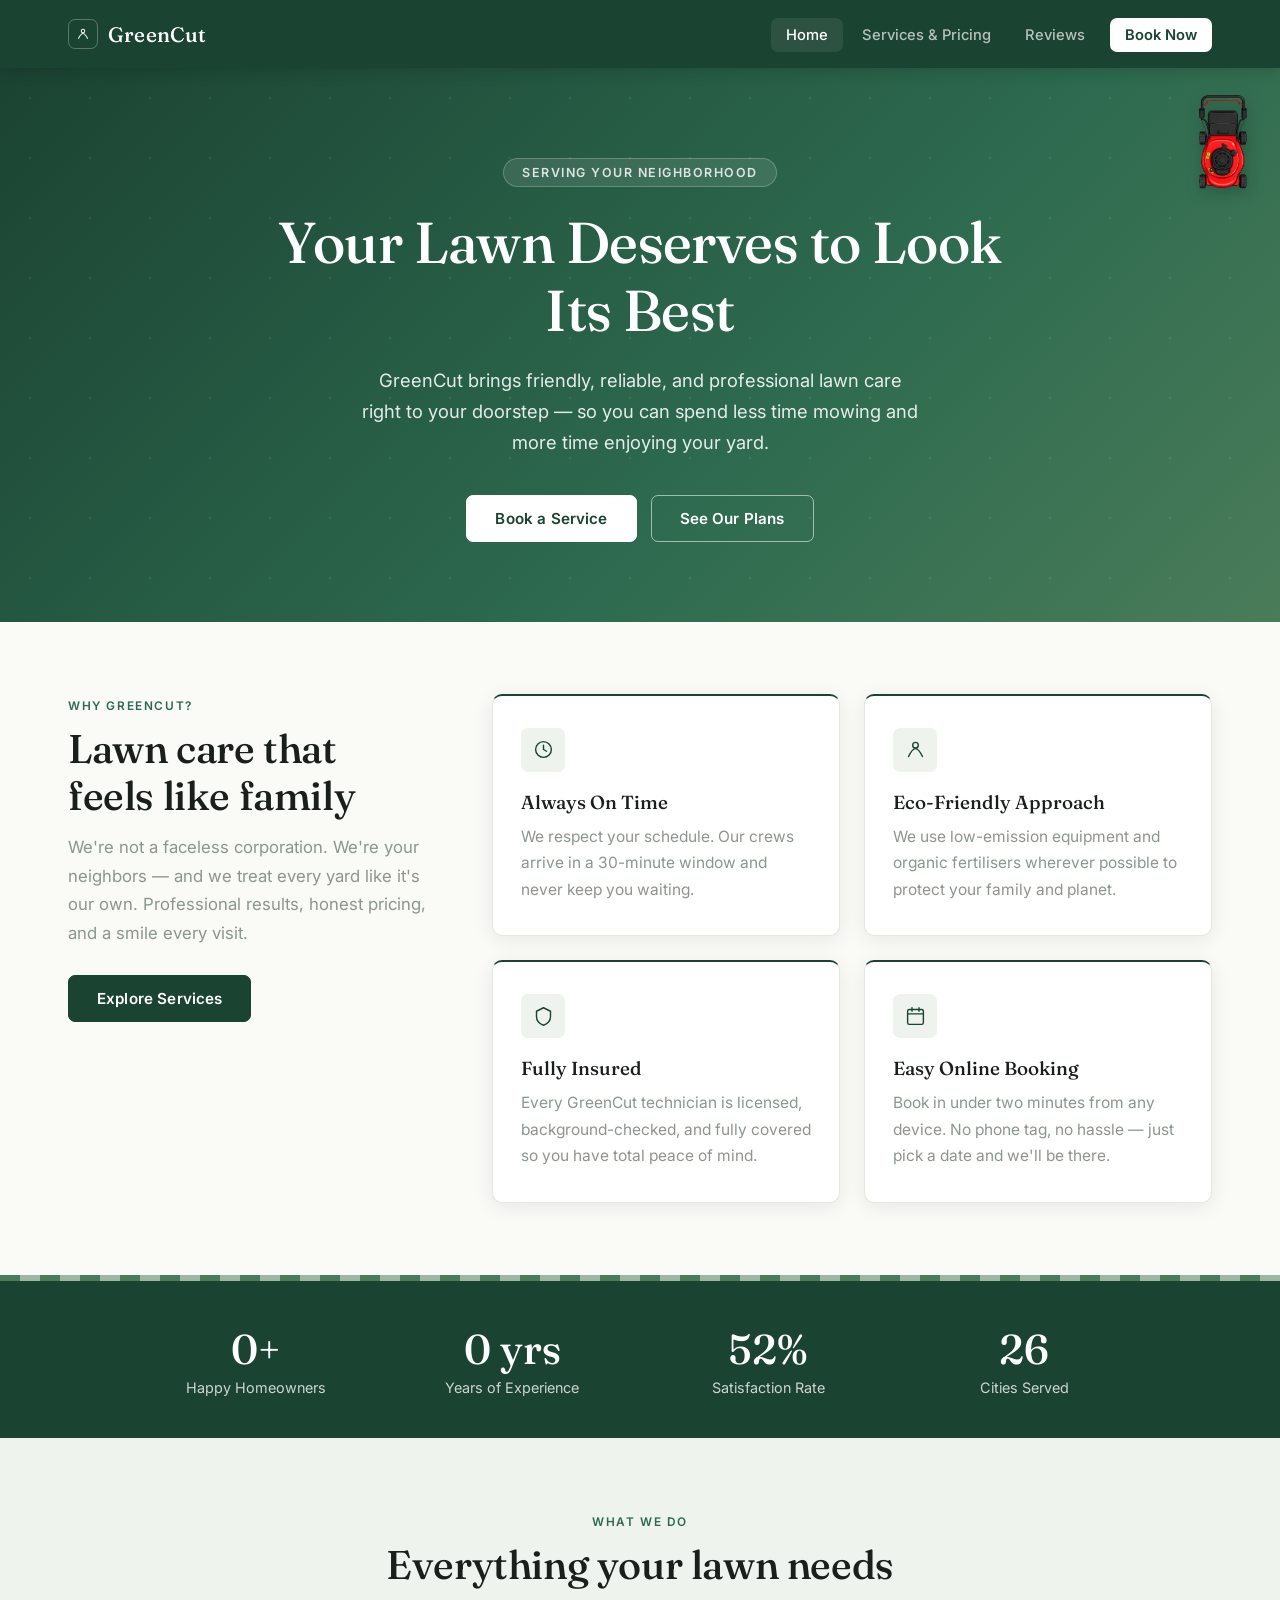
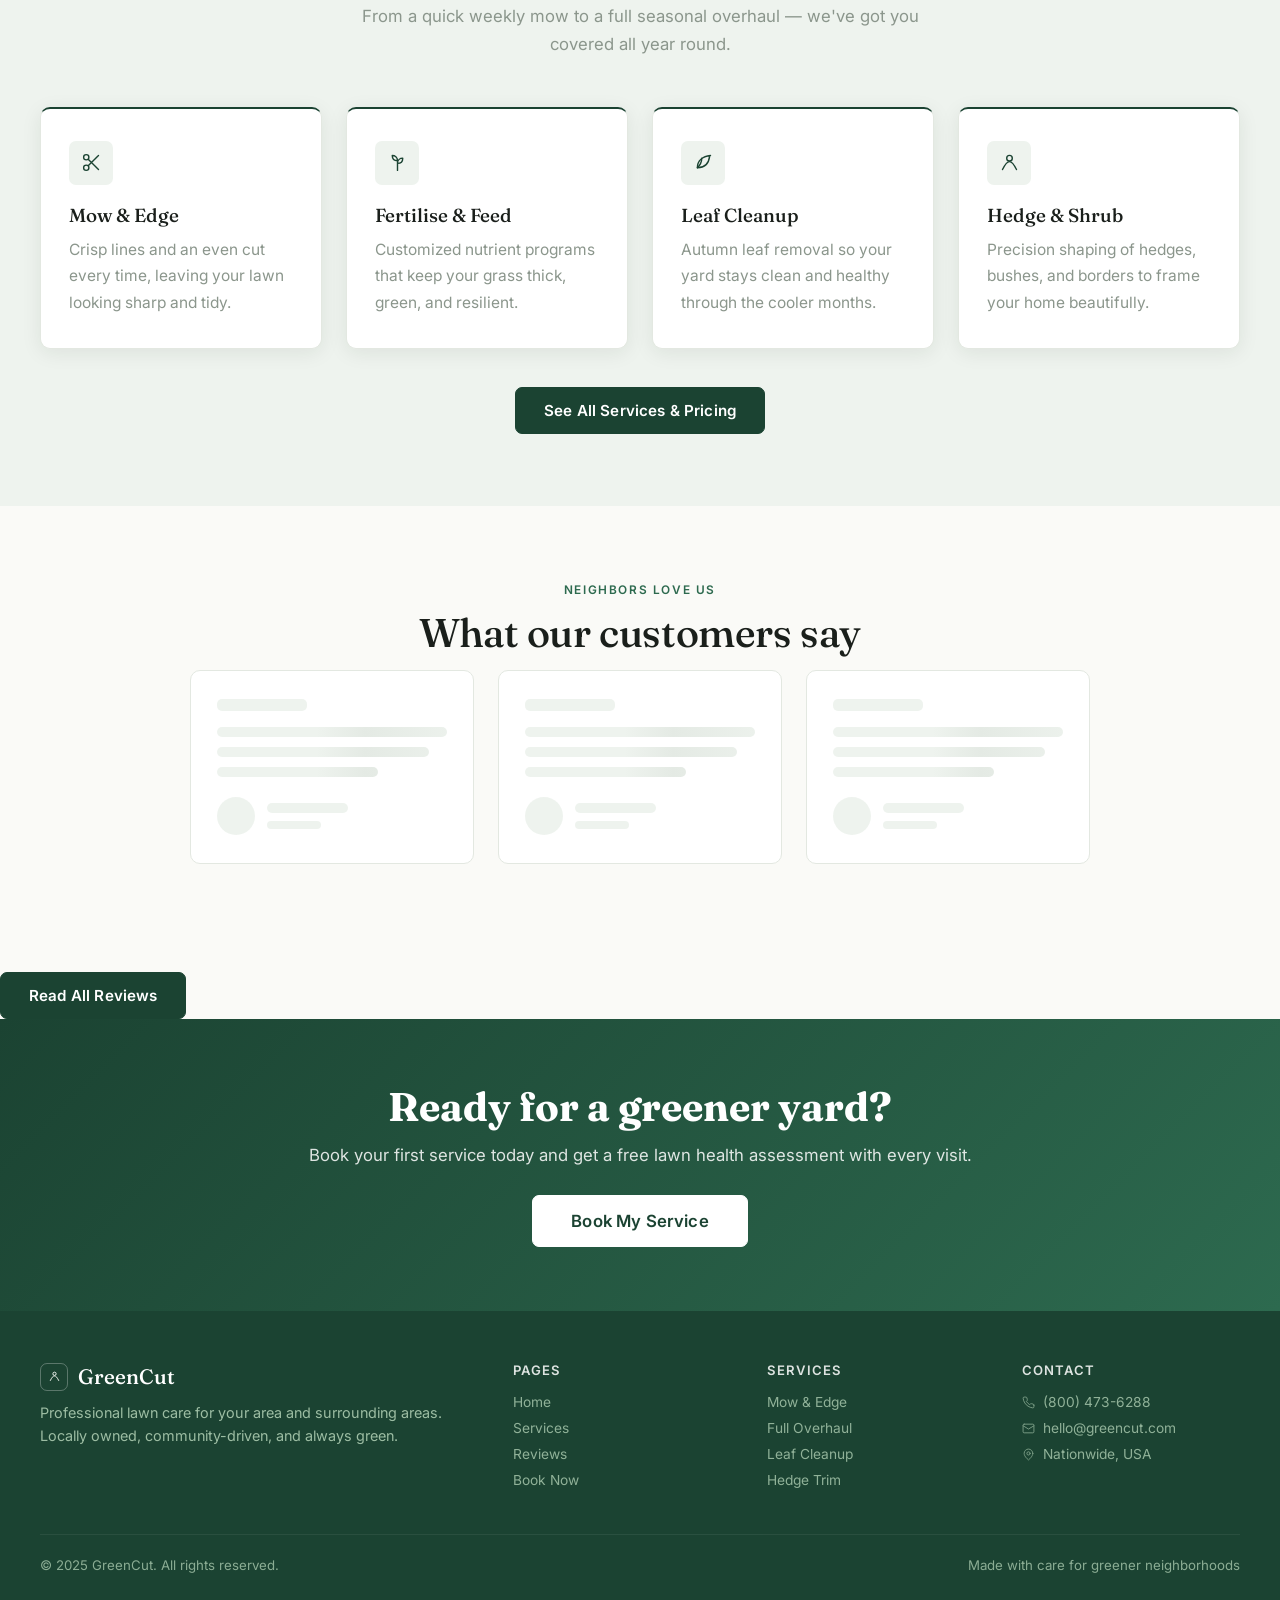
==== commit 6a5bbb0c: "added the final touches" ====
--- a/storefront/index.html
+++ b/storefront/index.html
@@ -26,7 +26,11 @@
 
     <div class="nav-inner">
       <a class="nav-logo" href="index.html">
-        <span class="logo-leaf">🌿</span> <span data-bind="name">GreenCut</span>
+        <span class="logo-mark"><svg width="14" height="14" viewBox="0 0 24 24" fill="none" stroke="#EEF3EE"
+            stroke-width="1.8">
+            <path d="M4 20c3-6 5-9 8-9s5 3 8 9" />
+            <circle cx="12" cy="7" r="3" />
+          </svg></span> <span data-bind="name">GreenCut</span>
       </a>
       <button class="hamburger" aria-label="Menu">
         <span></span><span></span><span></span>
@@ -43,7 +47,7 @@
   <!-- HERO -->
   <section class="hero">
     <div class="hero-content">
-      <span class="hero-eyebrow">🏡 Serving <span data-bind="city">your neighborhood</span></span>
+      <span class="hero-eyebrow">Serving <span data-bind="city">your neighborhood</span></span>
       <h1>Your Lawn Deserves to Look Its Best</h1>
       <p><span data-bind="name">GreenCut</span> brings friendly, reliable, and professional lawn care right to your
         doorstep — so you can spend less time mowing and more time enjoying your yard.</p>
@@ -66,24 +70,39 @@
       </div>
       <div class="card-grid" style="flex:2;min-width:280px;margin-top:0">
         <div class="card">
-          <div class="card-icon">⏰</div>
+          <div class="card-icon"><svg viewBox="0 0 24 24" fill="none" stroke="currentColor" stroke-width="1.6"
+              stroke-linecap="round" stroke-linejoin="round">
+              <circle cx="12" cy="12" r="9" />
+              <path d="M12 7v5l3.5 2" />
+            </svg></div>
           <h3>Always On Time</h3>
           <p>We respect your schedule. Our crews arrive in a 30-minute window and never keep you waiting.</p>
         </div>
         <div class="card">
-          <div class="card-icon">💚</div>
+          <div class="card-icon"><svg viewBox="0 0 24 24" fill="none" stroke="currentColor" stroke-width="1.6"
+              stroke-linecap="round" stroke-linejoin="round">
+              <path d="M4 20c3-6 5-9 8-9s5 3 8 9" />
+              <circle cx="12" cy="7" r="3.2" />
+            </svg></div>
           <h3>Eco-Friendly Approach</h3>
           <p>We use low-emission equipment and organic fertilisers wherever possible to protect your family and planet.
           </p>
         </div>
         <div class="card">
-          <div class="card-icon">🛡️</div>
+          <div class="card-icon"><svg viewBox="0 0 24 24" fill="none" stroke="currentColor" stroke-width="1.6"
+              stroke-linecap="round" stroke-linejoin="round">
+              <path d="M12 2l8 4v6c0 5-3.5 8.5-8 10-4.5-1.5-8-5-8-10V6l8-4Z" />
+            </svg></div>
           <h3>Fully Insured</h3>
           <p>Every <span data-bind="name">GreenCut</span> technician is licensed, background-checked, and fully covered
             so you have total peace of mind.</p>
         </div>
         <div class="card">
-          <div class="card-icon">📲</div>
+          <div class="card-icon"><svg viewBox="0 0 24 24" fill="none" stroke="currentColor" stroke-width="1.6"
+              stroke-linecap="round" stroke-linejoin="round">
+              <rect x="3" y="4" width="18" height="17" rx="2" />
+              <path d="M3 9h18M8 2v4M16 2v4" />
+            </svg></div>
           <h3>Easy Online Booking</h3>
           <p>Book in under two minutes from any device. No phone tag, no hassle — just pick a date and we'll be there.
           </p>
@@ -127,22 +146,39 @@
       </div>
       <div class="card-grid">
         <div class="card">
-          <div class="card-icon">✂️</div>
+          <div class="card-icon"><svg viewBox="0 0 24 24" fill="none" stroke="currentColor" stroke-width="1.6"
+              stroke-linecap="round" stroke-linejoin="round">
+              <path d="M6 6L20 20M6 20L20 6" stroke-opacity="0" />
+              <circle cx="6" cy="6" r="3" />
+              <circle cx="6" cy="18" r="3" />
+              <path d="M8.5 8.5L20 20M20 4L8.5 15.5" />
+            </svg></div>
           <h3>Mow & Edge</h3>
           <p>Crisp lines and an even cut every time, leaving your lawn looking sharp and tidy.</p>
         </div>
         <div class="card">
-          <div class="card-icon">🌱</div>
+          <div class="card-icon"><svg viewBox="0 0 24 24" fill="none" stroke="currentColor" stroke-width="1.6"
+              stroke-linecap="round" stroke-linejoin="round">
+              <path d="M12 21V10M12 10C12 6 9 4 6 4c0 4 2 6 6 6ZM12 13c0-4 3-6 6-6 0 4-2 6-6 6Z" />
+            </svg></div>
           <h3>Fertilise & Feed</h3>
           <p>Customized nutrient programs that keep your grass thick, green, and resilient.</p>
         </div>
         <div class="card">
-          <div class="card-icon">🍂</div>
+          <div class="card-icon"><svg viewBox="0 0 24 24" fill="none" stroke="currentColor" stroke-width="1.6"
+              stroke-linecap="round" stroke-linejoin="round">
+              <path d="M20 4c-9 1-15 6-15 14 8 0 13-5 14-13" />
+              <path d="M5 18c3-3 5-6 5-11" />
+            </svg></div>
           <h3>Leaf Cleanup</h3>
           <p>Autumn leaf removal so your yard stays clean and healthy through the cooler months.</p>
         </div>
         <div class="card">
-          <div class="card-icon">🌿</div>
+          <div class="card-icon"><svg viewBox="0 0 24 24" fill="none" stroke="currentColor" stroke-width="1.6"
+              stroke-linecap="round" stroke-linejoin="round">
+              <path d="M4 20c3-6 5-9 8-9s5 3 8 9" />
+              <circle cx="12" cy="7" r="3.2" />
+            </svg></div>
           <h3>Hedge & Shrub</h3>
           <p>Precision shaping of hedges, bushes, and borders to frame your home beautifully.</p>
         </div>
@@ -157,45 +193,9 @@
   <div class="section centered">
     <span class="section-tag">Neighbors Love Us</span>
     <h2 class="section-heading">What our customers say</h2>
-    <div class="reviews-grid" style="max-width:900px;margin:0 auto">
-      <div class="review-card">
-        <div class="stars">★★★★★</div>
-        <p class="review-text">"<span data-bind="name">GreenCut</span> completely transformed my front yard. They're
-          always on time and the results are stunning every single week!"</p>
-        <div class="reviewer">
-          <div class="reviewer-avatar">👩</div>
-          <div class="reviewer-info">
-            <div class="name">Margaret O'Brien</div>
-            <div class="location">📍 Austin, TX</div>
-          </div>
-        </div>
-      </div>
-      <div class="review-card">
-        <div class="stars">★★★★★</div>
-        <p class="review-text">"The Full Yard Overhaul was a game changer. From weeds to gorgeous green carpet in just
-          one visit. Absolutely amazing!"</p>
-        <div class="reviewer">
-          <div class="reviewer-avatar">👨</div>
-          <div class="reviewer-info">
-            <div class="name">James Kowalski</div>
-            <div class="location">📍 Columbus, OH</div>
-          </div>
-        </div>
-      </div>
-      <div class="review-card">
-        <div class="stars">★★★★★</div>
-        <p class="review-text">"Friendly staff, great communication, and the results speak for themselves. My kids
-          actually love playing in the yard now!"</p>
-        <div class="reviewer">
-          <div class="reviewer-avatar">👩</div>
-          <div class="reviewer-info">
-            <div class="name">Priya Nair</div>
-            <div class="location">📍 Phoenix, AZ</div>
-          </div>
-        </div>
-      </div>
-    </div>
-    <a href="reviews.html" class="btn btn-green" style="margin-top:36px">Read All Reviews</a>
+    <div id="reviews-grid" class="reviews-grid" style="max-width:900px;margin:0 auto">_</div>
+  </div>
+  <a href="reviews.html" class="btn btn-green" style="margin-top:36px">Read All Reviews</a>
   </div>
 
   <!-- CTA BANNER -->
@@ -204,14 +204,18 @@
     <h2 style="font-size:clamp(1.6rem,3.5vw,2.5rem);margin-bottom:14px">Ready for a greener yard?</h2>
     <p style="opacity:.85;font-size:1.05rem;margin-bottom:30px">Book your first service today and get a free lawn health
       assessment with every visit.</p>
-    <a href="booking.html" class="btn btn-primary" style="font-size:1.05rem;padding:15px 38px">📅 Book My Service</a>
+    <a href="booking.html" class="btn btn-primary" style="font-size:1.05rem;padding:15px 38px">Book My Service</a>
   </div>
 
   <!-- FOOTER -->
   <footer>
     <div class="footer-inner">
       <div class="footer-brand">
-        <div class="logo">🌿 <span data-bind="name">GreenCut</span></div>
+        <div class="logo"><span class="logo-mark"><svg width="13" height="13" viewBox="0 0 24 24" fill="none"
+              stroke="#EEF3EE" stroke-width="1.8">
+              <path d="M4 20c3-6 5-9 8-9s5 3 8 9" />
+              <circle cx="12" cy="7" r="3" />
+            </svg></span> <span data-bind="name">GreenCut</span></div>
         <p>Professional lawn care for <span data-bind="city">your area</span> and surrounding areas. Locally owned,
           community-driven, and always green.</p>
       </div>
@@ -231,14 +235,26 @@
       </div>
       <div class="footer-col">
         <h4>Contact</h4>
-        <a data-bind="phone" data-bind-prefix="📞 " data-bind-attr="href-tel:phone">📞 (800) 473-6288</a>
-        <a data-bind="email" data-bind-prefix="✉️ " data-bind-attr="href-mailto:email">✉️ hello@greencut.com</a>
-        <a data-bind="city" data-bind-prefix="📍 ">📍 Nationwide, USA</a>
+        <a data-bind-attr="href-tel:phone"><svg width="12" height="12" viewBox="0 0 24 24" fill="none"
+            stroke="currentColor" stroke-width="1.8" stroke-linecap="round" stroke-linejoin="round">
+            <path
+              d="M22 16.92v3a2 2 0 0 1-2.18 2 19.79 19.79 0 0 1-8.63-3.07 19.5 19.5 0 0 1-6-6 19.79 19.79 0 0 1-3.07-8.67A2 2 0 0 1 4.11 2h3a2 2 0 0 1 2 1.72c.127.96.361 1.903.7 2.81a2 2 0 0 1-.45 2.11L8.09 9.91a16 16 0 0 0 6 6l1.27-1.27a2 2 0 0 1 2.11-.45c.907.339 1.85.573 2.81.7A2 2 0 0 1 22 16.92z" />
+          </svg><span data-bind="phone">(800) 473-6288</span></a>
+        <a data-bind-attr="href-mailto:email"><svg width="12" height="12" viewBox="0 0 24 24" fill="none"
+            stroke="currentColor" stroke-width="1.8" stroke-linecap="round" stroke-linejoin="round">
+            <rect x="2" y="4" width="20" height="16" rx="2" />
+            <path d="m22 7-10 6L2 7" />
+          </svg><span data-bind="email">hello@greencut.com</span></a>
+        <a><svg width="12" height="12" viewBox="0 0 24 24" fill="none" stroke="currentColor" stroke-width="1.8"
+            stroke-linecap="round" stroke-linejoin="round">
+            <path d="M20 10c0 6-8 12-8 12s-8-6-8-12a8 8 0 0 1 16 0z" />
+            <circle cx="12" cy="10" r="3" />
+          </svg><span data-bind="city">Nationwide, USA</span></a>
       </div>
     </div>
     <div class="footer-bottom">
       <span>© 2025 <span data-bind="name">GreenCut</span>. All rights reserved.</span>
-      <span>Made with 💚 for <span data-bind="city">greener neighborhoods</span></span>
+      <span>Made with care for <span data-bind="city">greener neighborhoods</span></span>
     </div>
   </footer>
 
--- a/storefront/style.css
+++ b/storefront/style.css
@@ -3,7 +3,7 @@
    Shared Stylesheet
    ============================ */
 
-@import url('https://fonts.googleapis.com/css2?family=Playfair+Display:wght@700;800&family=Nunito:wght@400;500;600;700&display=swap');
+@import url('https://fonts.googleapis.com/css2?family=Fraunces:opsz,wght@9..144,400;9..144,500;9..144,600;9..144,700&family=Inter:wght@400;500;600;700&display=swap');
 
 /* === RESET & BASE === */
 *,
@@ -15,24 +15,25 @@
 }
 
 :root {
-  --green-dark: #1a5c2a;
-  --green-main: #2e7d32;
-  --green-mid: #4caf50;
-  --green-light: #a5d6a7;
-  --green-pale: #e8f5e9;
-  --cream: #fdfdf7;
+  --green-dark: #1B4332;
+  --green-main: #2D6A4F;
+  --green-mid: #4A7C59;
+  --green-light: #9EB8A3;
+  --green-pale: #EEF3EE;
+  --cream: #FAFAF7;
   --brown: #5d4037;
   --brown-light: #8d6e63;
-  --red-mower: #c62828;
+  --red-mower: #B3261E;
   --white: #ffffff;
-  --text-dark: #1b2e1c;
-  --text-mid: #3d5c3e;
-  --text-light: #6a8e6b;
-  --shadow: 0 4px 24px rgba(30, 80, 32, .13);
-  --shadow-lg: 0 8px 40px rgba(30, 80, 32, .18);
-  --radius: 14px;
-  --radius-sm: 8px;
-  --transition: .25s ease;
+  --text-dark: #1A1F1B;
+  --text-mid: #4B564D;
+  --text-light: #8B968C;
+  --line: #E3E8E1;
+  --shadow: 0 4px 20px rgba(20, 40, 28, .08);
+  --shadow-lg: 0 12px 36px rgba(20, 40, 28, .13);
+  --radius: 10px;
+  --radius-sm: 7px;
+  --transition: .2s cubic-bezier(.22, .61, .36, 1);
 }
 
 html {
@@ -40,7 +41,7 @@
 }
 
 body {
-  font-family: 'Nunito', sans-serif;
+  font-family: 'Inter', sans-serif;
   background: var(--cream);
   color: var(--text-dark);
   min-height: 100vh;
@@ -51,7 +52,7 @@
 h2,
 h3,
 h4 {
-  font-family: 'Playfair Display', serif;
+  font-family: 'Fraunces', serif;
   line-height: 1.18;
 }
 
@@ -62,6 +63,7 @@
 
 img {
   max-width: 100%;
+  height: auto;
   display: block;
 }
 
@@ -140,17 +142,14 @@
   z-index: 1000;
   background: var(--green-dark);
   box-shadow: 0 2px 16px rgba(0, 0, 0, .18);
-  /* REMOVED overflow: hidden from here so the mower can poke out! */
-}
-
-/* 1. Soft, feathered gradient transition background overlay */
+}
+
 #nav-cut-overlay {
   position: absolute;
   top: 0;
   left: 0;
   width: 100%;
   height: 100%;
-  /* ADDED HERE: Keeps the green gradient contained inside the bar shape */
   overflow: hidden;
   background: linear-gradient(to right,
       #4caf50 calc(var(--nav-mower-pct, 0%) - 10%),
@@ -159,24 +158,18 @@
   pointer-events: none;
 }
 
-/* 2. Mower aligned perfectly to the bottom edge */
-/* 2. Mower aligned perfectly to the bottom edge and rotated right */
 #nav-mower {
   position: absolute;
   bottom: 0;
   left: calc(var(--nav-mower-pct, 0%) - 30px);
   width: 60px;
   height: auto;
-  /* APPLIED: Combines the outward shift with a 90-degree clockwise turn */
   transform: translateY(50%) rotate(-90deg);
   z-index: 2;
   pointer-events: none;
   transition: left 0.1s ease-out;
 }
 
-
-
-/* 3. Keep text elements above the background */
 .nav-inner {
   position: relative;
   z-index: 3;
@@ -189,51 +182,59 @@
   height: 68px;
 }
 
-/* (Leave .nav-logo, .nav-links, and .hamburger styling exactly as they are) */
 .nav-logo {
   display: flex;
   align-items: center;
   gap: 10px;
-  font-family: 'Playfair Display', serif;
-  font-size: 1.55rem;
+  font-family: 'Fraunces', serif;
+  font-size: 1.3rem;
   color: var(--white);
-  font-weight: 800;
-  letter-spacing: .5px;
-}
-
-.nav-logo .logo-leaf {
-  font-size: 2rem;
+  font-weight: 500;
+  letter-spacing: .01em;
+}
+
+.nav-logo .logo-mark {
+  width: 30px;
+  height: 30px;
+  border-radius: 7px;
+  border: 1px solid rgba(255, 255, 255, .28);
+  display: flex;
+  align-items: center;
+  justify-content: center;
+  flex-shrink: 0;
 }
 
 .nav-links {
   display: flex;
-  gap: 6px;
+  gap: 4px;
   align-items: center;
 }
 
 .nav-links a {
-  color: #c8e6c9;
-  font-weight: 600;
-  font-size: .97rem;
-  padding: 7px 15px;
-  border-radius: 30px;
+  color: rgba(255, 255, 255, .68);
+  font-weight: 500;
+  font-size: .92rem;
+  padding: 8px 15px;
+  border-radius: 7px;
   transition: background var(--transition), color var(--transition);
 }
 
 .nav-links a:hover,
 .nav-links a.active {
-  background: var(--green-mid);
+  background: rgba(255, 255, 255, .08);
   color: var(--white);
 }
 
 .nav-links a.nav-cta {
-  background: #ff6f00;
-  color: var(--white);
-  font-weight: 700;
+  background: var(--white);
+  color: var(--green-dark);
+  font-weight: 600;
+  margin-left: 6px;
 }
 
 .nav-links a.nav-cta:hover {
-  background: #e65100;
+  background: var(--green-pale);
+  color: var(--green-dark);
 }
 
 .hamburger {
@@ -242,6 +243,8 @@
   gap: 5px;
   cursor: pointer;
   padding: 6px;
+  background: transparent;
+  border: none;
 }
 
 .hamburger span {
@@ -278,21 +281,24 @@
 
 .hero-eyebrow {
   display: inline-block;
-  background: rgba(255, 255, 255, .15);
-  border: 1px solid rgba(255, 255, 255, .3);
+  background: rgba(255, 255, 255, .1);
+  border: 1px solid rgba(255, 255, 255, .22);
   border-radius: 30px;
-  padding: 5px 18px;
-  font-size: .85rem;
-  font-weight: 700;
+  padding: 6px 18px;
+  font-size: .78rem;
+  font-weight: 600;
   letter-spacing: 1.5px;
   text-transform: uppercase;
+  margin-bottom: 22px;
+  color: rgba(255, 255, 255, .82);
+}
+
+.hero h1 {
+  font-family: 'Fraunces', serif;
+  font-weight: 500;
+  font-size: clamp(2.2rem, 5vw, 3.6rem);
   margin-bottom: 20px;
-}
-
-.hero h1 {
-  font-size: clamp(2.2rem, 5vw, 3.8rem);
-  margin-bottom: 20px;
-  text-shadow: 0 2px 12px rgba(0, 0, 0, .2);
+  letter-spacing: -0.01em;
 }
 
 .hero p {
@@ -313,57 +319,57 @@
 /* === BUTTONS === */
 .btn {
   display: inline-block;
-  padding: 13px 30px;
-  border-radius: 40px;
-  font-family: 'Nunito', sans-serif;
-  font-weight: 700;
-  font-size: 1rem;
+  padding: 13px 28px;
+  border-radius: var(--radius-sm);
+  font-family: 'Inter', sans-serif;
+  font-weight: 600;
+  font-size: .95rem;
+  letter-spacing: .01em;
   cursor: pointer;
-  border: 2px solid transparent;
+  border: 1.5px solid transparent;
   transition: all var(--transition);
   white-space: nowrap;
 }
 
 .btn-primary {
-  background: #ff6f00;
-  color: var(--white);
-  border-color: #ff6f00;
+  background: var(--white);
+  color: var(--green-dark);
+  border-color: var(--white);
 }
 
 .btn-primary:hover {
-  background: #e65100;
-  border-color: #e65100;
-  transform: translateY(-2px);
+  background: var(--green-pale);
+  transform: translateY(-1px);
   box-shadow: var(--shadow);
 }
 
 .btn-outline {
   background: transparent;
   color: var(--white);
-  border-color: rgba(255, 255, 255, .65);
+  border-color: rgba(255, 255, 255, .55);
 }
 
 .btn-outline:hover {
-  background: rgba(255, 255, 255, .12);
+  background: rgba(255, 255, 255, .1);
   border-color: var(--white);
 }
 
 .btn-green {
-  background: var(--green-main);
+  background: var(--green-dark);
   color: var(--white);
-  border-color: var(--green-main);
+  border-color: var(--green-dark);
 }
 
 .btn-green:hover {
-  background: var(--green-dark);
-  border-color: var(--green-dark);
-  transform: translateY(-2px);
+  background: #12281E;
+  border-color: #12281E;
+  transform: translateY(-1px);
   box-shadow: var(--shadow);
 }
 
 .btn-sm {
-  padding: 9px 20px;
-  font-size: .88rem;
+  padding: 8px 18px;
+  font-size: .85rem;
 }
 
 /* === SECTION COMMON === */
@@ -375,21 +381,22 @@
 
 .section-tag {
   display: inline-block;
-  background: var(--green-pale);
-  color: var(--green-dark);
-  font-size: .78rem;
-  font-weight: 700;
-  letter-spacing: 1.4px;
+  color: var(--green-main);
+  font-size: .74rem;
+  font-weight: 600;
+  letter-spacing: 1.6px;
   text-transform: uppercase;
-  border-radius: 20px;
-  padding: 4px 14px;
+  padding: 0;
   margin-bottom: 12px;
 }
 
 .section-heading {
-  font-size: clamp(1.7rem, 3.5vw, 2.6rem);
+  font-family: 'Fraunces', serif;
+  font-weight: 500;
+  font-size: clamp(1.7rem, 3.5vw, 2.5rem);
   color: var(--text-dark);
   margin-bottom: 14px;
+  letter-spacing: -0.01em;
 }
 
 .section-sub {
@@ -420,29 +427,38 @@
   border-radius: var(--radius);
   box-shadow: var(--shadow);
   padding: 32px 28px;
-  transition: transform var(--transition), box-shadow var(--transition);
-  border-top: 4px solid var(--green-mid);
+  transition: transform var(--transition), box-shadow var(--transition), border-color var(--transition);
+  border: 1px solid var(--line);
+  border-top: 2.5px solid var(--green-dark);
 }
 
 .card:hover {
-  transform: translateY(-5px);
+  transform: translateY(-3px);
   box-shadow: var(--shadow-lg);
+  border-color: var(--line);
 }
 
 .card-icon {
-  width: 54px;
-  height: 54px;
+  width: 44px;
+  height: 44px;
   background: var(--green-pale);
-  border-radius: 50%;
+  border-radius: var(--radius-sm);
   display: flex;
   align-items: center;
   justify-content: center;
-  font-size: 1.6rem;
-  margin-bottom: 18px;
+  margin-bottom: 20px;
+}
+
+.card-icon svg {
+  width: 21px;
+  height: 21px;
+  color: var(--green-dark);
 }
 
 .card h3 {
-  font-size: 1.25rem;
+  font-family: 'Fraunces', serif;
+  font-weight: 500;
+  font-size: 1.18rem;
   margin-bottom: 10px;
   color: var(--text-dark);
 }
@@ -473,49 +489,47 @@
   box-shadow: var(--shadow);
   padding: 36px 30px;
   position: relative;
-  border: 2px solid transparent;
+  border: 1px solid var(--line);
   transition: transform var(--transition), box-shadow var(--transition), border-color var(--transition);
 }
 
 .pricing-card:hover {
-  transform: translateY(-5px);
+  transform: translateY(-3px);
   box-shadow: var(--shadow-lg);
 }
 
 .pricing-card.featured {
-  border-color: var(--green-main);
-  transform: scale(1.03);
-}
-
-.pricing-card.featured:hover {
-  transform: scale(1.03) translateY(-5px);
+  border-color: var(--green-dark);
+  border-width: 1.5px;
 }
 
 .badge-popular {
   position: absolute;
-  top: -14px;
+  top: -13px;
   left: 50%;
   transform: translateX(-50%);
-  background: var(--green-main);
+  background: var(--green-dark);
   color: var(--white);
-  font-size: .75rem;
-  font-weight: 700;
+  font-size: .72rem;
+  font-weight: 600;
   letter-spacing: 1px;
   text-transform: uppercase;
-  padding: 4px 16px;
+  padding: 4px 14px;
   border-radius: 20px;
 }
 
 .pricing-card h3 {
+  font-family: 'Fraunces', serif;
+  font-weight: 500;
   font-size: 1.3rem;
   margin-bottom: 6px;
 }
 
 .pricing-card .price {
-  font-family: 'Playfair Display', serif;
-  font-size: 2.8rem;
+  font-family: 'Fraunces', serif;
+  font-size: 2.6rem;
   color: var(--green-dark);
-  font-weight: 800;
+  font-weight: 600;
   margin: 14px 0 4px;
   line-height: 1;
 }
@@ -523,7 +537,7 @@
 .pricing-card .price span {
   font-size: 1rem;
   color: var(--text-light);
-  font-family: 'Nunito', sans-serif;
+  font-family: 'Inter', sans-serif;
   font-weight: 600;
 }
 
@@ -579,25 +593,27 @@
   border-radius: var(--radius);
   box-shadow: var(--shadow);
   padding: 28px 26px;
-  transition: transform var(--transition);
+  border: 1px solid var(--line);
+  transition: transform var(--transition), box-shadow var(--transition);
 }
 
 .review-card:hover {
-  transform: translateY(-4px);
+  transform: translateY(-3px);
+  box-shadow: var(--shadow-lg);
 }
 
 .stars {
-  color: #f9a825;
-  font-size: 1.1rem;
-  margin-bottom: 12px;
+  color: #B8912F;
+  font-size: 1.05rem;
+  letter-spacing: 2px;
+  margin-bottom: 14px;
 }
 
 .review-text {
   color: var(--text-mid);
   line-height: 1.7;
-  font-size: .97rem;
-  margin-bottom: 18px;
-  font-style: italic;
+  font-size: .96rem;
+  margin-bottom: 20px;
 }
 
 .reviewer {
@@ -607,14 +623,17 @@
 }
 
 .reviewer-avatar {
-  width: 44px;
-  height: 44px;
+  width: 38px;
+  height: 38px;
   border-radius: 50%;
-  background: var(--green-light);
+  background: var(--green-dark);
+  color: var(--white);
   display: flex;
   align-items: center;
   justify-content: center;
-  font-size: 1.3rem;
+  font-family: 'Fraunces', serif;
+  font-size: .95rem;
+  font-weight: 600;
 }
 
 .reviewer-info .name {
@@ -636,6 +655,7 @@
 .form-container {
   max-width: 720px;
   margin: 0 auto;
+  width: 100%;
 }
 
 .form-card {
@@ -643,11 +663,12 @@
   border-radius: var(--radius);
   box-shadow: var(--shadow-lg);
   padding: 44px 44px;
+  border: 1px solid var(--line);
 }
 
 .form-grid {
   display: grid;
-  grid-template-columns: 1fr 1fr;
+  grid-template-columns: repeat(2, minmax(0, 1fr));
   gap: 20px;
   margin-top: 28px;
 }
@@ -656,6 +677,7 @@
   display: flex;
   flex-direction: column;
   gap: 6px;
+  width: 100%;
 }
 
 .form-group.full {
@@ -671,23 +693,30 @@
 .form-group input,
 .form-group select,
 .form-group textarea {
+  width: 100%;
   padding: 11px 15px;
-  border: 2px solid #dcedc8;
+  border: 1px solid var(--line);
   border-radius: var(--radius-sm);
-  font-family: 'Nunito', sans-serif;
-  font-size: .97rem;
+  font-family: 'Inter', sans-serif;
+  font-size: .95rem;
   color: var(--text-dark);
-  background: var(--cream);
+  background: var(--white);
   transition: border-color var(--transition), box-shadow var(--transition);
   outline: none;
   resize: vertical;
 }
 
+.form-group input:hover,
+.form-group select:hover,
+.form-group textarea:hover {
+  border-color: #C7D2C8;
+}
+
 .form-group input:focus,
 .form-group select:focus,
 .form-group textarea:focus {
-  border-color: var(--green-main);
-  box-shadow: 0 0 0 3px rgba(46, 125, 50, .1);
+  border-color: var(--green-mid);
+  box-shadow: 0 0 0 3px rgba(74, 124, 89, .14);
 }
 
 .form-submit {
@@ -705,25 +734,45 @@
 /* === SUCCESS MESSAGE === */
 .success-msg {
   display: none;
-  background: var(--green-pale);
-  border: 2px solid var(--green-mid);
+  background: var(--white);
+  border: 1px solid var(--line);
+  border-top: 2.5px solid var(--green-dark);
   border-radius: var(--radius);
-  padding: 22px 24px;
+  padding: 30px 28px;
   text-align: center;
   margin-top: 20px;
+  box-shadow: var(--shadow);
 }
 
 .success-msg.show {
   display: block;
 }
 
-.success-msg .big-check {
-  font-size: 2.5rem;
+.check-mark {
+  width: 46px;
+  height: 46px;
+  border-radius: 50%;
+  background: var(--green-pale);
+  display: flex;
+  align-items: center;
+  justify-content: center;
+  margin: 0 auto;
+}
+
+.check-mark svg {
+  width: 22px;
+  height: 22px;
+  color: var(--green-dark);
+}
+
+.success-msg h2,
+.success-msg h3 {
+  font-family: 'Fraunces', serif;
+  font-weight: 500;
 }
 
 .success-msg p {
-  color: var(--green-dark);
-  font-weight: 600;
+  color: var(--text-mid);
   margin-top: 8px;
 }
 
@@ -744,10 +793,10 @@
 }
 
 .stat-item .stat-num {
-  font-family: 'Playfair Display', serif;
-  font-size: 2.8rem;
-  font-weight: 800;
-  color: var(--green-light);
+  font-family: 'Fraunces', serif;
+  font-size: 2.6rem;
+  font-weight: 500;
+  color: var(--white);
 }
 
 .stat-item .stat-label {
@@ -772,10 +821,24 @@
 }
 
 .footer-brand .logo {
-  font-family: 'Playfair Display', serif;
-  font-size: 1.5rem;
+  display: flex;
+  align-items: center;
+  gap: 10px;
+  font-family: 'Fraunces', serif;
+  font-size: 1.3rem;
   color: var(--white);
-  font-weight: 800;
+  font-weight: 500;
+}
+
+.footer-brand .logo .logo-mark {
+  width: 28px;
+  height: 28px;
+  border-radius: 7px;
+  border: 1px solid rgba(255, 255, 255, .28);
+  display: flex;
+  align-items: center;
+  justify-content: center;
+  flex-shrink: 0;
 }
 
 .footer-brand p {
@@ -786,26 +849,34 @@
 }
 
 .footer-col h4 {
-  color: var(--white);
-  font-size: 1rem;
-  margin-bottom: 14px;
-  font-family: 'Nunito', sans-serif;
-  font-weight: 700;
+  color: rgba(255, 255, 255, .85);
+  font-size: .82rem;
+  margin-bottom: 16px;
+  font-family: 'Inter', sans-serif;
+  font-weight: 600;
   text-transform: uppercase;
-  letter-spacing: .8px;
+  letter-spacing: 1px;
 }
 
 .footer-col a {
-  display: block;
-  font-size: .88rem;
-  opacity: .75;
-  margin-bottom: 7px;
+  display: flex;
+  align-items: center;
+  gap: 8px;
+  font-size: .86rem;
+  opacity: .68;
+  margin-bottom: 10px;
   transition: opacity var(--transition);
+}
+
+.footer-col a svg {
+  width: 13px;
+  height: 13px;
+  flex-shrink: 0;
+  opacity: .8;
 }
 
 .footer-col a:hover {
   opacity: 1;
-  color: var(--green-light);
 }
 
 .footer-bottom {
@@ -844,7 +915,7 @@
 
 .admin-sidebar .sidebar-logo {
   padding: 24px 22px;
-  font-family: 'Playfair Display', serif;
+  font-family: 'Fraunces', serif;
   font-size: 1.3rem;
   font-weight: 800;
   border-bottom: 1px solid rgba(255, 255, 255, .1);
@@ -852,7 +923,7 @@
 
 .admin-sidebar .sidebar-logo span {
   display: block;
-  font-family: 'Nunito', sans-serif;
+  font-family: 'Inter', sans-serif;
   font-size: .75rem;
   opacity: .6;
   margin-top: 2px;
@@ -931,15 +1002,15 @@
 }
 
 .admin-stat-card.orange {
-  border-left-color: #ff6f00;
+  border-left-color: #B8783A;
 }
 
 .admin-stat-card.blue {
-  border-left-color: #1976d2;
+  border-left-color: #2F5FA3;
 }
 
 .admin-stat-card.purple {
-  border-left-color: #7b1fa2;
+  border-left-color: #6A4C93;
 }
 
 .admin-stat-card .stat-label {
@@ -951,7 +1022,7 @@
 }
 
 .admin-stat-card .stat-val {
-  font-family: 'Playfair Display', serif;
+  font-family: 'Fraunces', serif;
   font-size: 2rem;
   font-weight: 800;
   color: var(--text-dark);
@@ -964,12 +1035,12 @@
   margin-top: 4px;
 }
 
-/* Admin Table */
+/* Admin Table Wrapper*/
 .admin-table-wrap {
   background: var(--white);
   border-radius: var(--radius);
   box-shadow: 0 2px 12px rgba(0, 0, 0, .07);
-  overflow: hidden;
+  overflow-x: auto;
   margin-bottom: 28px;
 }
 
@@ -979,6 +1050,8 @@
   justify-content: space-between;
   padding: 18px 22px;
   border-bottom: 1px solid #f0f4f0;
+  flex-wrap: wrap;
+  gap: 12px;
 }
 
 .admin-table-header h3 {
@@ -989,7 +1062,7 @@
   padding: 7px 13px;
   border: 1.5px solid #dcedc8;
   border-radius: 20px;
-  font-family: 'Nunito', sans-serif;
+  font-family: 'Inter', sans-serif;
   font-size: .9rem;
   outline: none;
 }
@@ -997,6 +1070,7 @@
 table {
   width: 100%;
   border-collapse: collapse;
+  min-width: 600px;
 }
 
 thead tr {
@@ -1091,10 +1165,10 @@
   color: #c62828;
 }
 
-/* Chart placeholder */
+/* Charts Layout */
 .chart-row {
   display: grid;
-  grid-template-columns: 1fr 1fr;
+  grid-template-columns: repeat(2, minmax(0, 1fr));
   gap: 22px;
   margin-bottom: 28px;
 }
@@ -1167,7 +1241,6 @@
   color: var(--text-light);
 }
 
-/* Donut */
 .donut-area {
   display: flex;
   align-items: center;
@@ -1222,7 +1295,7 @@
 .service-admin-card .price-tag {
   font-size: 1.3rem;
   color: var(--green-dark);
-  font-family: 'Playfair Display', serif;
+  font-family: 'Fraunces', serif;
   font-weight: 700;
 }
 
@@ -1240,6 +1313,7 @@
   z-index: 9999;
   align-items: center;
   justify-content: center;
+  padding: 16px;
 }
 
 .modal-overlay.open {
@@ -1291,7 +1365,7 @@
   padding: 9px 13px;
   border: 2px solid #dcedc8;
   border-radius: var(--radius-sm);
-  font-family: 'Nunito', sans-serif;
+  font-family: 'Inter', sans-serif;
   font-size: .95rem;
   outline: none;
 }
@@ -1327,8 +1401,11 @@
 }
 
 .page-header h1 {
-  font-size: clamp(1.9rem, 4vw, 3rem);
+  font-family: 'Fraunces', serif;
+  font-weight: 500;
+  font-size: clamp(1.9rem, 4vw, 2.8rem);
   margin-bottom: 10px;
+  letter-spacing: -0.01em;
 }
 
 .page-header p {
@@ -1344,10 +1421,11 @@
   transform: translateX(-50%) translateY(80px);
   background: var(--green-dark);
   color: var(--white);
-  padding: 13px 26px;
-  border-radius: 30px;
-  font-weight: 600;
-  font-size: .95rem;
+  padding: 13px 24px;
+  border-radius: var(--radius-sm);
+  font-family: 'Inter', sans-serif;
+  font-weight: 500;
+  font-size: .9rem;
   z-index: 9999;
   box-shadow: var(--shadow-lg);
   transition: transform .35s ease, opacity .35s ease;
@@ -1360,7 +1438,174 @@
   opacity: 1;
 }
 
-/* === MOBILE NAV === */
+/* === SKELETON WIDGETS === */
+@keyframes skeletonShimmer {
+  0% {
+    background-position: -200px 0;
+  }
+
+  100% {
+    background-position: calc(200px + 100%) 0;
+  }
+}
+
+.skel-card {
+  background: var(--white);
+  border-radius: var(--radius);
+  border: 1px solid var(--line);
+  padding: 32px 28px;
+}
+
+.skel-block {
+  border-radius: 5px;
+  background: linear-gradient(90deg, #EEF3EE 25%, #E4EAE4 37%, #EEF3EE 63%);
+  background-size: 400px 100%;
+  animation: skeletonShimmer 1.4s ease-in-out infinite;
+}
+
+.skel-card .skel-icon {
+  width: 44px;
+  height: 44px;
+  border-radius: var(--radius-sm);
+  margin-bottom: 20px;
+}
+
+.skel-card .skel-line {
+  height: 12px;
+  margin-bottom: 10px;
+}
+
+.skel-card .skel-line.w-60 {
+  width: 60%;
+}
+
+.skel-card .skel-line.w-90 {
+  width: 90%;
+}
+
+.skel-card .skel-line.w-40 {
+  width: 40%;
+  margin-top: 18px;
+  height: 16px;
+}
+
+.skel-pricing {
+  background: var(--white);
+  border-radius: var(--radius);
+  border: 1px solid var(--line);
+  padding: 36px 30px;
+}
+
+.skel-pricing .skel-line.title {
+  width: 50%;
+  height: 16px;
+  margin-bottom: 18px;
+}
+
+.skel-pricing .skel-line.price {
+  width: 65%;
+  height: 30px;
+  margin-bottom: 22px;
+}
+
+.skel-pricing .skel-line.feature {
+  width: 100%;
+  height: 10px;
+  margin-bottom: 12px;
+}
+
+.skel-pricing .skel-line.feature:nth-child(3) {
+  width: 80%;
+}
+
+.skel-pricing .skel-line.feature:nth-child(4) {
+  width: 90%;
+}
+
+.skel-review {
+  background: var(--white);
+  border-radius: var(--radius);
+  border: 1px solid var(--line);
+  padding: 28px 26px;
+}
+
+.skel-review .skel-line.stars {
+  width: 90px;
+  height: 12px;
+  margin-bottom: 16px;
+}
+
+.skel-review .skel-line.text {
+  width: 100%;
+  height: 10px;
+  margin-bottom: 10px;
+}
+
+.skel-review .skel-line.text:nth-child(3) {
+  width: 92%;
+}
+
+.skel-review .skel-line.text:nth-child(4) {
+  width: 70%;
+  margin-bottom: 20px;
+}
+
+.skel-review-footer {
+  display: flex;
+  align-items: center;
+  gap: 12px;
+}
+
+.skel-review-footer .skel-avatar {
+  width: 38px;
+  height: 38px;
+  border-radius: 50%;
+  flex-shrink: 0;
+}
+
+.skel-review-footer .skel-lines {
+  flex: 1;
+}
+
+.skel-review-footer .skel-line.name {
+  width: 45%;
+  height: 10px;
+  margin-bottom: 8px;
+}
+
+.skel-review-footer .skel-line.loc {
+  width: 30%;
+  height: 8px;
+  margin-bottom: 0;
+}
+
+/* === UTILITY === */
+.hidden {
+  display: none !important;
+}
+
+
+/* ==========================================================
+   UPDATED & OPTIMIZED RESPONSIVE MEDIA QUERIES
+   ========================================================== */
+
+/* --- TABLETS & SMALL LAPTOPS (Max-Width: 1024px) --- */
+@media (max-width: 1024px) {
+  .section {
+    padding: 56px 24px;
+  }
+
+  .footer-inner {
+    grid-template-columns: 1.5fr 1fr 1fr;
+    gap: 28px;
+  }
+
+  .admin-sidebar {
+    width: 200px;
+  }
+}
+
+/* --- SMALL TABLETS & PORTRAIT (Max-Width: 768px) --- */
 @media (max-width: 768px) {
   .hamburger {
     display: flex;
@@ -1374,53 +1619,152 @@
     right: 0;
     background: var(--green-dark);
     flex-direction: column;
-    padding: 16px 20px 20px;
-    gap: 4px;
+    padding: 16px 24px 24px;
+    gap: 8px;
+    box-shadow: 0 8px 16px rgba(0, 0, 0, 0.15);
   }
 
   .nav-links.open {
     display: flex;
   }
 
+  .nav-links a {
+    display: block;
+    width: 100%;
+    padding: 10px 16px;
+  }
+
+  .nav-links a.nav-cta {
+    margin-left: 0;
+    margin-top: 4px;
+    text-align: center;
+  }
+
+  /* Structural stacking optimizations */
   .footer-inner {
     grid-template-columns: 1fr 1fr;
   }
 
+  .footer-brand {
+    grid-column: span 2;
+    margin-bottom: 12px;
+  }
+
   .form-card {
-    padding: 28px 20px;
+    padding: 32px 24px;
   }
 
   .form-grid {
     grid-template-columns: 1fr;
+    gap: 16px;
   }
 
   .chart-row {
     grid-template-columns: 1fr;
   }
 
+  /* Admin Layer Responsiveness */
+  .admin-layout {
+    flex-direction: column;
+  }
+
   .admin-sidebar {
     display: none;
-  }
-
-  .admin-sidebar.open {
-    display: flex;
     position: fixed;
     inset: 0;
     z-index: 999;
     width: 260px;
-  }
-}
-
+    height: 100vh;
+  }
+
+  .admin-sidebar.open {
+    display: flex;
+  }
+
+  /* Hide standard static sidebar element track positioning */
+  #sidebar-mower {
+    top: auto;
+    bottom: 24px;
+    right: 16px;
+  }
+
+  #sidebar-mower img {
+    width: 64px;
+  }
+
+  #mower-trail {
+    display: none;
+    /* Keeps sidebar lean on smaller Viewports */
+  }
+}
+
+/* --- SMARTPHONES & MOBILE VIEWS (Max-Width: 480px) --- */
 @media (max-width: 480px) {
+  .section {
+    padding: 44px 16px;
+  }
+
+  .bg-pale,
+  .form-section-bg {
+    padding: 44px 16px;
+  }
+
+  .hero {
+    padding: 64px 16px 56px;
+  }
+
+  .hero h1 {
+    font-size: 2.1rem;
+  }
+
+  .hero p {
+    font-size: 1rem;
+    margin-bottom: 28px;
+  }
+
+  .hero-btns {
+    flex-direction: column;
+    width: 100%;
+    gap: 12px;
+  }
+
+  .hero-btns .btn {
+    width: 100%;
+    text-align: center;
+  }
+
+  .form-card {
+    padding: 24px 16px;
+  }
+
+  .form-card h2 {
+    font-size: 1.45rem;
+  }
+
   .footer-inner {
     grid-template-columns: 1fr;
-  }
-
-  .hero h1 {
-    font-size: 2rem;
+    gap: 24px;
+  }
+
+  .footer-brand {
+    grid-column: span 1;
   }
 
   #sidebar-mower img {
-    width: 58px;
+    width: 52px;
+  }
+
+  .pricing-card,
+  .review-card,
+  .card {
+    padding: 24px 20px;
+  }
+
+  .admin-topbar {
+    padding: 16px;
+  }
+
+  .admin-content {
+    padding: 20px 16px;
   }
 }
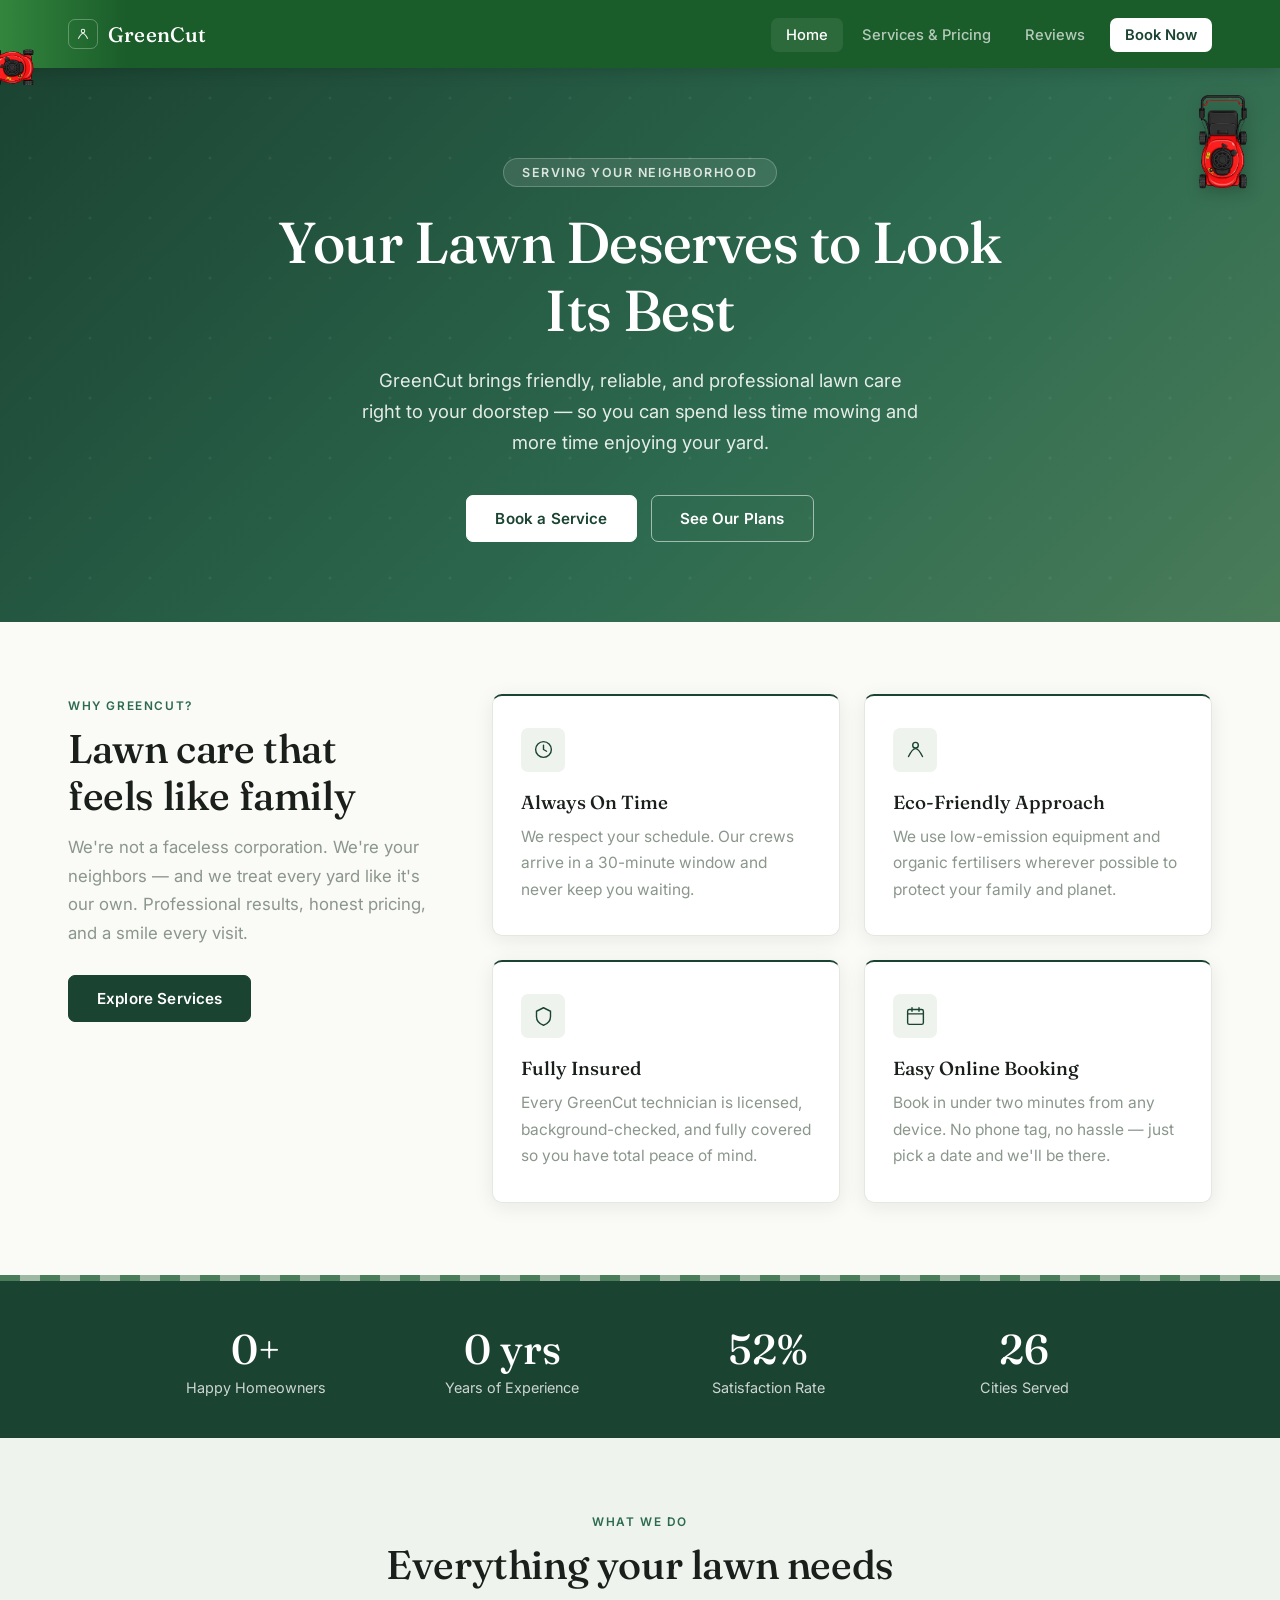
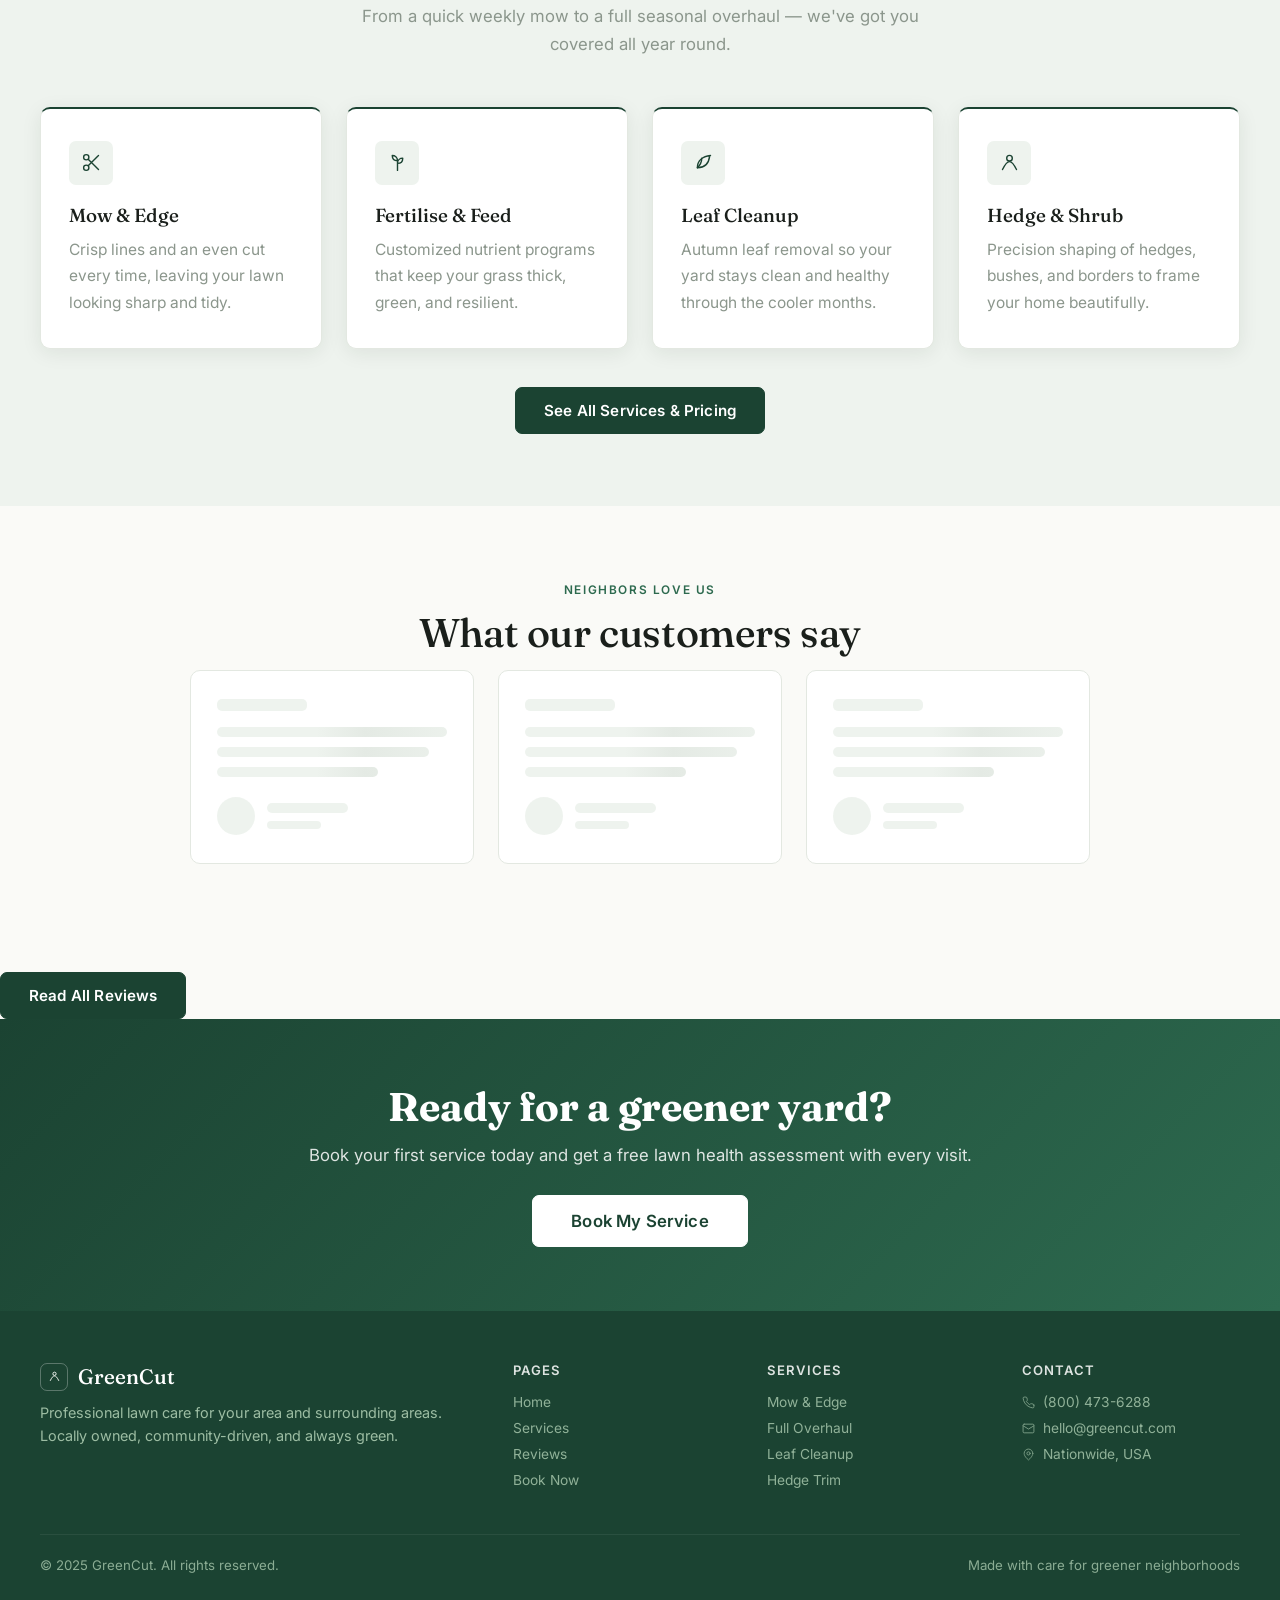
==== commit c2865c9c: "connecting to vm" ====
--- a/storefront/index.html
+++ b/storefront/index.html
@@ -193,7 +193,7 @@
   <div class="section centered">
     <span class="section-tag">Neighbors Love Us</span>
     <h2 class="section-heading">What our customers say</h2>
-    <div id="reviews-grid" class="reviews-grid" style="max-width:900px;margin:0 auto">_</div>
+    <div id="home-reviews-grid" class="reviews-grid" style="max-width:900px;margin:0 auto"></div>
   </div>
   <a href="reviews.html" class="btn btn-green" style="margin-top:36px">Read All Reviews</a>
   </div>
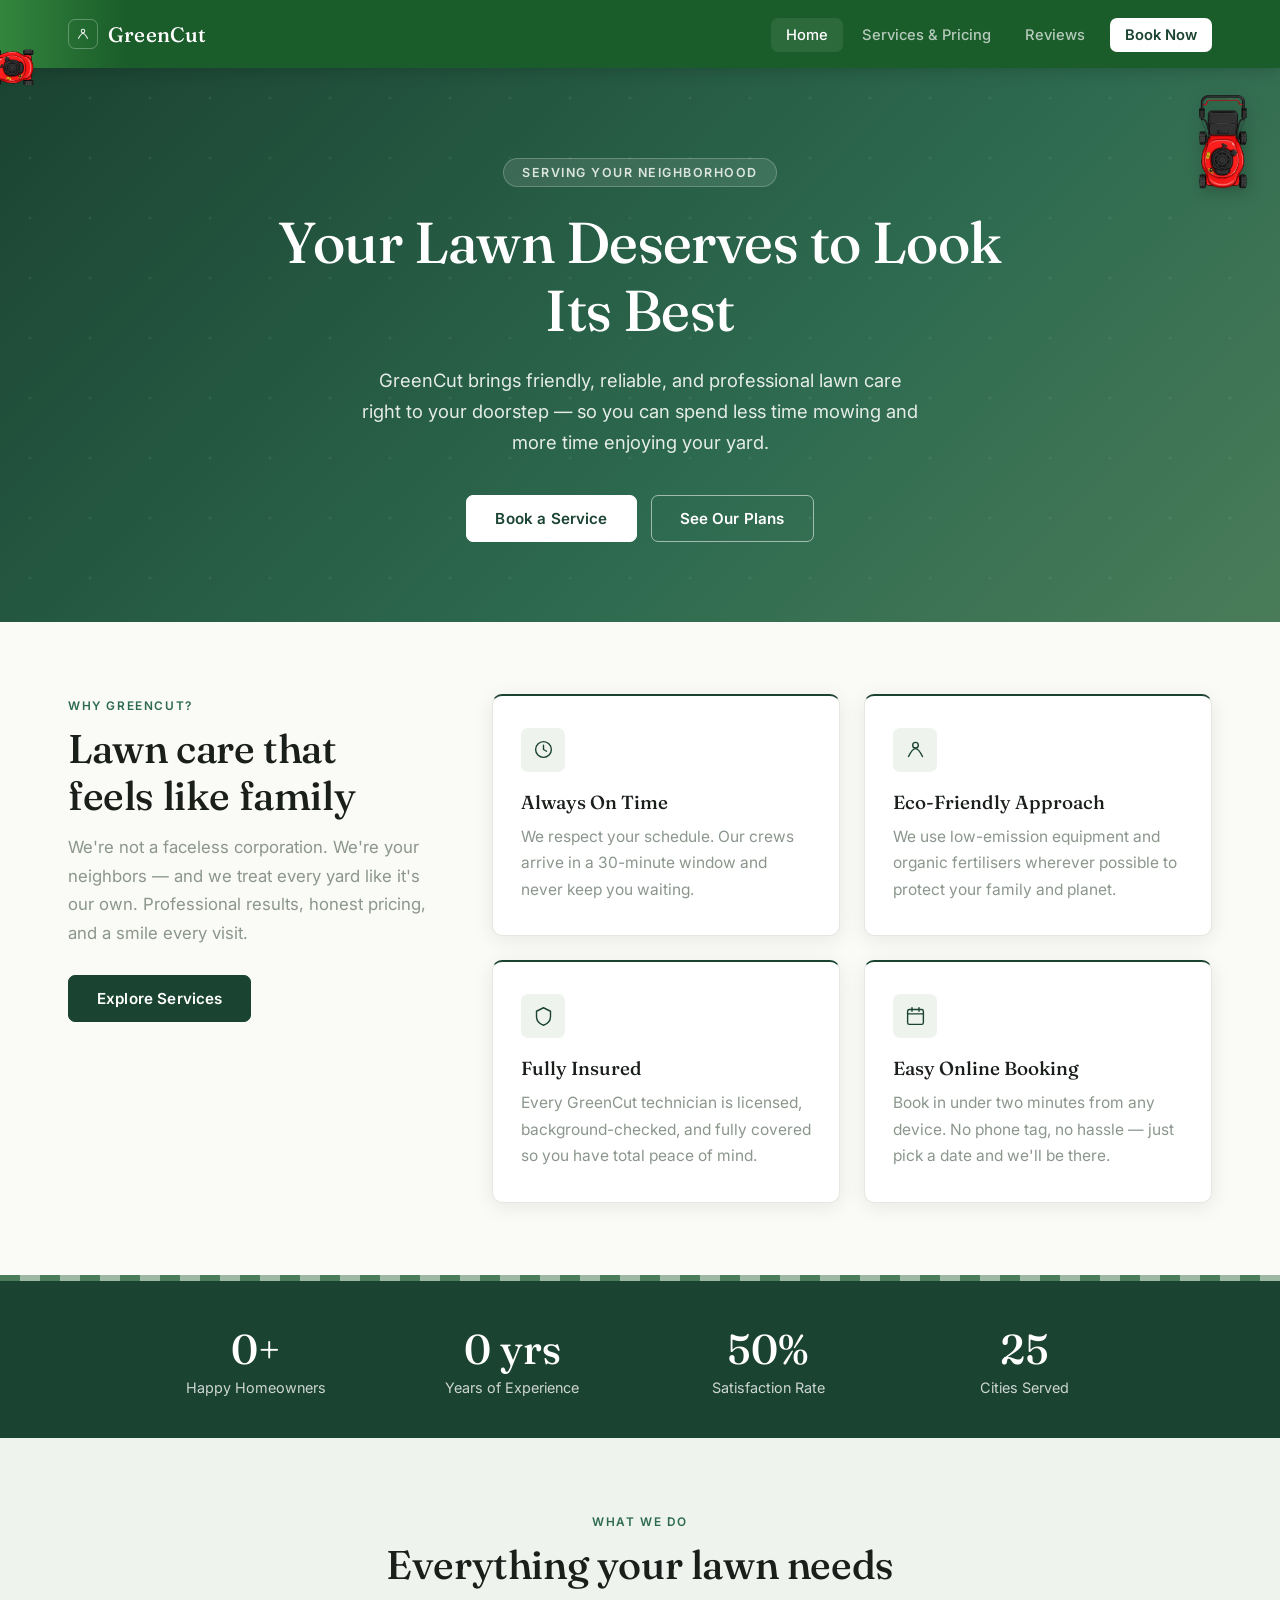
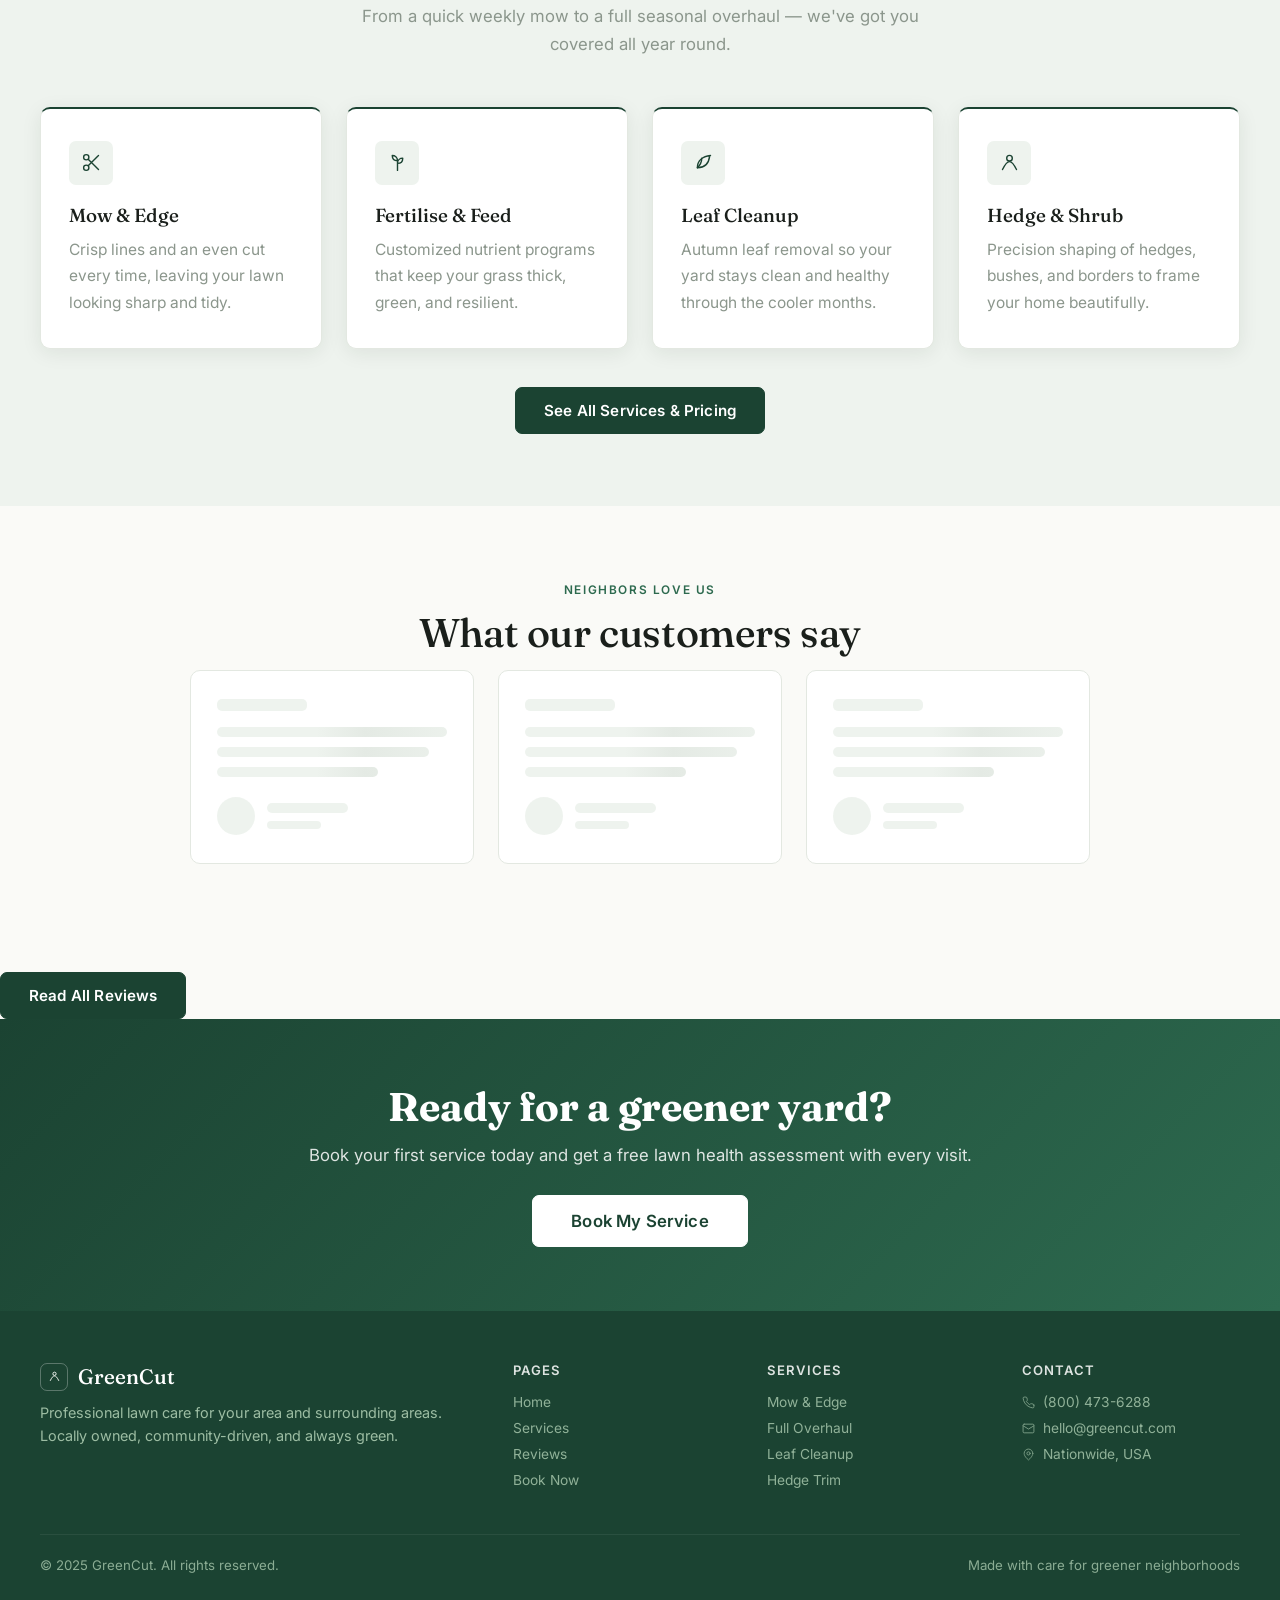
==== commit 34f63164: "added favicons" ====
--- a/storefront/index.html
+++ b/storefront/index.html
@@ -6,6 +6,7 @@
   <meta name="viewport" content="width=device-width, initial-scale=1.0" />
   <title>{companyName} – Lawn Care</title>
   <link rel="stylesheet" href="style.css" />
+  <link rel="icon" type="image/png" href="favicon.ico">
 </head>
 
 <body>
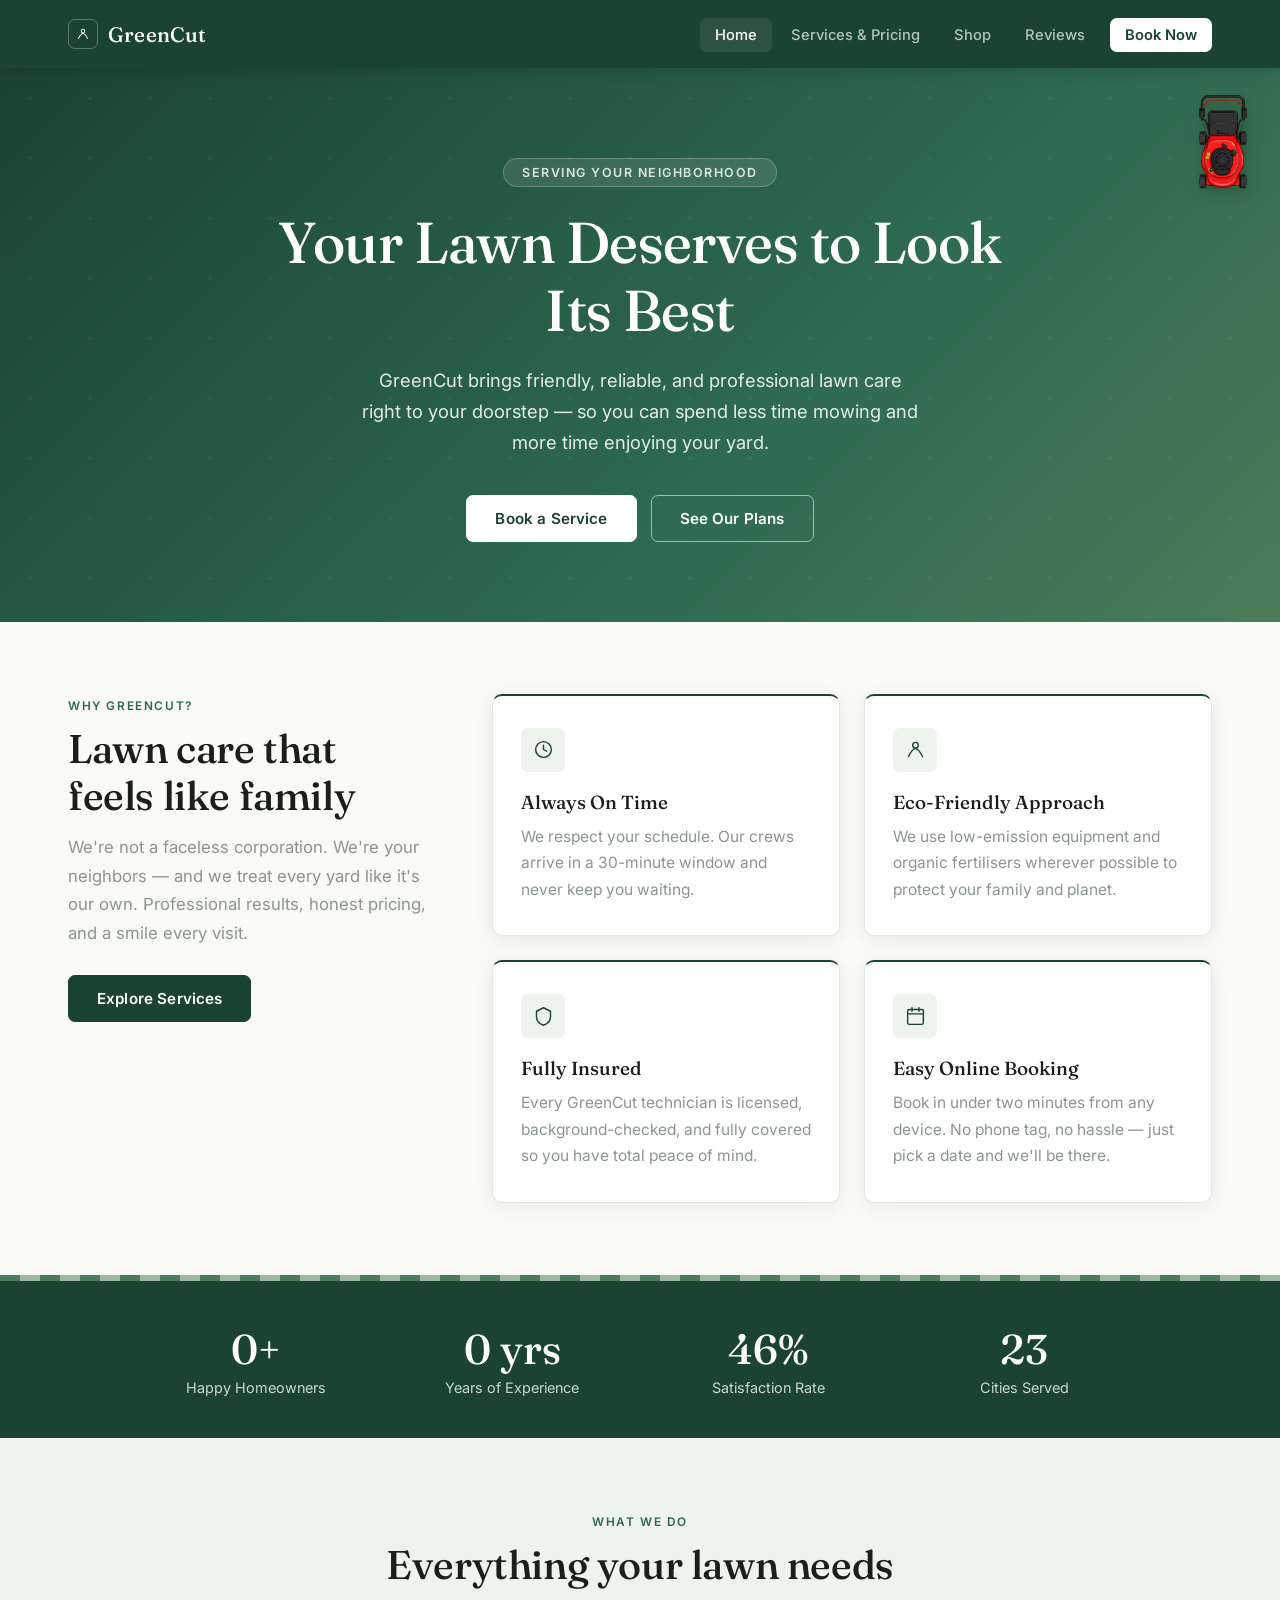
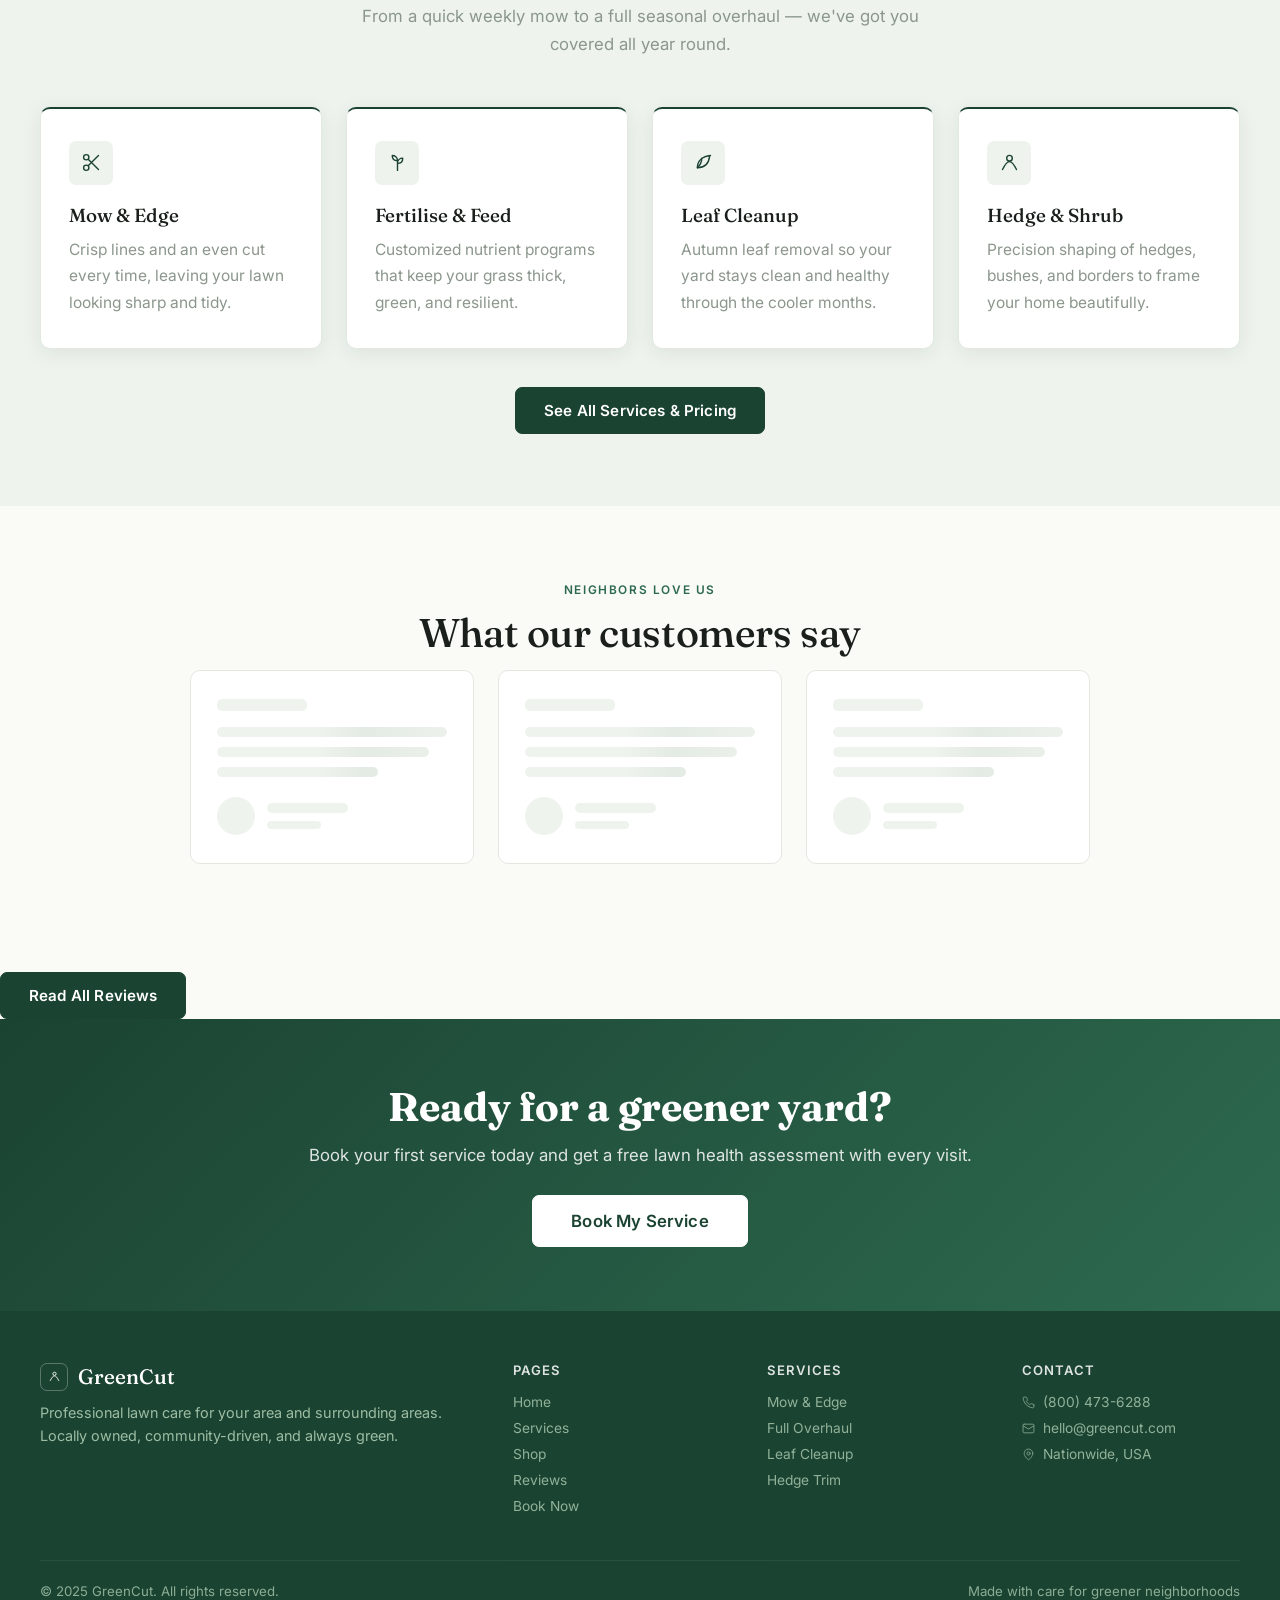
==== commit 662636e6: "adding the store" ====
--- a/storefront/index.html
+++ b/storefront/index.html
@@ -6,7 +6,6 @@
   <meta name="viewport" content="width=device-width, initial-scale=1.0" />
   <title>{companyName} – Lawn Care</title>
   <link rel="stylesheet" href="style.css" />
-  <link rel="icon" type="image/png" href="favicon.ico">
 </head>
 
 <body>
@@ -39,6 +38,7 @@
       <ul class="nav-links">
         <li><a href="index.html">Home</a></li>
         <li><a href="services.html">Services & Pricing</a></li>
+        <li><a href="store.html">Shop</a></li>
         <li><a href="reviews.html">Reviews</a></li>
         <li><a href="booking.html" class="nav-cta">Book Now</a></li>
       </ul>
@@ -194,7 +194,7 @@
   <div class="section centered">
     <span class="section-tag">Neighbors Love Us</span>
     <h2 class="section-heading">What our customers say</h2>
-    <div id="home-reviews-grid" class="reviews-grid" style="max-width:900px;margin:0 auto"></div>
+    <div id="reviews-grid" class="reviews-grid" style="max-width:900px;margin:0 auto">_</div>
   </div>
   <a href="reviews.html" class="btn btn-green" style="margin-top:36px">Read All Reviews</a>
   </div>
@@ -224,6 +224,7 @@
         <h4>Pages</h4>
         <a href="index.html">Home</a>
         <a href="services.html">Services</a>
+        <a href="store.html">Shop</a>
         <a href="reviews.html">Reviews</a>
         <a href="booking.html">Book Now</a>
       </div>
--- a/storefront/style.css
+++ b/storefront/style.css
@@ -1392,6 +1392,525 @@
   padding: 0;
 }
 
+/* === SHOP: CATEGORY TABS === */
+.category-tabs {
+  display: flex;
+  flex-wrap: wrap;
+  justify-content: center;
+  gap: 10px;
+  margin-top: 36px;
+}
+
+.tab-btn {
+  padding: 10px 20px;
+  border-radius: 999px;
+  border: 1.5px solid var(--line);
+  background: var(--white);
+  color: var(--text-mid);
+  font-family: 'Inter', sans-serif;
+  font-weight: 600;
+  font-size: .88rem;
+  cursor: pointer;
+  transition: all var(--transition);
+  white-space: nowrap;
+}
+
+.tab-btn:hover {
+  border-color: var(--green-mid);
+  color: var(--green-dark);
+}
+
+.tab-btn.active {
+  background: var(--green-dark);
+  border-color: var(--green-dark);
+  color: var(--white);
+}
+
+/* === SHOP: PRODUCT GRID === */
+.product-grid {
+  display: grid;
+  grid-template-columns: repeat(auto-fit, minmax(260px, 1fr));
+  gap: 24px;
+  margin-top: 40px;
+}
+
+.product-card {
+  background: var(--white);
+  border-radius: var(--radius);
+  box-shadow: var(--shadow);
+  border: 1px solid var(--line);
+  overflow: hidden;
+  transition: transform var(--transition), box-shadow var(--transition);
+  display: flex;
+  flex-direction: column;
+}
+
+.product-card:hover {
+  transform: translateY(-3px);
+  box-shadow: var(--shadow-lg);
+}
+
+.product-image-wrap {
+  position: relative;
+  aspect-ratio: 4/3;
+  background: var(--green-pale);
+  display: flex;
+  align-items: center;
+  justify-content: center;
+  overflow: hidden;
+}
+
+.product-image-wrap img {
+  width: 100%;
+  height: 100%;
+  object-fit: cover;
+}
+
+.product-image-wrap svg {
+  width: 56px;
+  height: 56px;
+  color: var(--green-light);
+}
+
+.product-badge {
+  position: absolute;
+  top: 12px;
+  left: 12px;
+  padding: 5px 12px;
+  border-radius: 999px;
+  font-size: .72rem;
+  font-weight: 700;
+  letter-spacing: .3px;
+  text-transform: uppercase;
+  color: var(--white);
+  background: var(--green-dark);
+}
+
+.product-badge.sale {
+  background: var(--red-mower);
+}
+
+.product-badge.new {
+  background: var(--green-mid);
+}
+
+.product-body {
+  padding: 22px 22px 24px;
+  display: flex;
+  flex-direction: column;
+  flex: 1;
+}
+
+.product-brand {
+  font-size: .74rem;
+  font-weight: 700;
+  letter-spacing: 1.2px;
+  text-transform: uppercase;
+  color: var(--green-main);
+  margin-bottom: 6px;
+}
+
+.product-card h3 {
+  font-family: 'Fraunces', serif;
+  font-weight: 500;
+  font-size: 1.1rem;
+  color: var(--text-dark);
+  margin-bottom: 6px;
+}
+
+.product-spec {
+  color: var(--text-light);
+  font-size: .87rem;
+  line-height: 1.6;
+  margin-bottom: 14px;
+}
+
+.stock-pill {
+  display: inline-flex;
+  align-items: center;
+  gap: 5px;
+  font-size: .78rem;
+  font-weight: 600;
+  margin-bottom: 14px;
+}
+
+.stock-pill::before {
+  content: '';
+  width: 7px;
+  height: 7px;
+  border-radius: 50%;
+  background: currentColor;
+}
+
+.stock-pill.in-stock {
+  color: var(--green-mid);
+}
+
+.stock-pill.low-stock {
+  color: #B8860B;
+}
+
+.stock-pill.out-of-stock {
+  color: var(--text-light);
+}
+
+.product-price-row {
+  display: flex;
+  align-items: baseline;
+  gap: 8px;
+  margin-top: auto;
+  margin-bottom: 16px;
+}
+
+.product-price {
+  font-family: 'Fraunces', serif;
+  font-size: 1.35rem;
+  font-weight: 600;
+  color: var(--green-dark);
+}
+
+.product-price-original {
+  font-size: .92rem;
+  color: var(--text-light);
+  text-decoration: line-through;
+}
+
+.product-actions {
+  display: flex;
+  align-items: center;
+  gap: 10px;
+}
+
+.qty-stepper {
+  display: flex;
+  align-items: center;
+  border: 1.5px solid var(--line);
+  border-radius: var(--radius-sm);
+  overflow: hidden;
+}
+
+.qty-stepper button {
+  width: 30px;
+  height: 34px;
+  border: none;
+  background: var(--green-pale);
+  color: var(--green-dark);
+  font-size: 1rem;
+  font-weight: 700;
+  cursor: pointer;
+  transition: background var(--transition);
+}
+
+.qty-stepper button:hover {
+  background: var(--green-light);
+}
+
+.qty-stepper span {
+  width: 30px;
+  text-align: center;
+  font-weight: 600;
+  font-size: .92rem;
+}
+
+.btn-add-cart {
+  flex: 1;
+  padding: 9px 14px;
+  border-radius: var(--radius-sm);
+  background: var(--green-dark);
+  color: var(--white);
+  border: none;
+  font-family: 'Inter', sans-serif;
+  font-weight: 600;
+  font-size: .88rem;
+  cursor: pointer;
+  transition: all var(--transition);
+}
+
+.btn-add-cart:hover {
+  background: #12281E;
+}
+
+.btn-add-cart:disabled {
+  background: var(--line);
+  color: var(--text-light);
+  cursor: not-allowed;
+}
+
+/* === SHOP: CART FAB + DRAWER === */
+.cart-fab {
+  position: fixed;
+  bottom: 26px;
+  right: 26px;
+  z-index: 1100;
+  width: 58px;
+  height: 58px;
+  border-radius: 50%;
+  background: var(--green-dark);
+  color: var(--white);
+  border: none;
+  box-shadow: var(--shadow-lg);
+  cursor: pointer;
+  display: flex;
+  align-items: center;
+  justify-content: center;
+  transition: transform var(--transition);
+}
+
+.cart-fab:hover {
+  transform: translateY(-2px) scale(1.04);
+}
+
+.cart-fab svg {
+  width: 24px;
+  height: 24px;
+}
+
+.cart-count {
+  position: absolute;
+  top: -2px;
+  right: -2px;
+  background: var(--red-mower);
+  color: var(--white);
+  font-size: .7rem;
+  font-weight: 700;
+  min-width: 20px;
+  height: 20px;
+  border-radius: 999px;
+  display: flex;
+  align-items: center;
+  justify-content: center;
+  padding: 0 4px;
+  border: 2px solid var(--cream);
+}
+
+.cart-overlay {
+  position: fixed;
+  inset: 0;
+  background: rgba(20, 40, 28, .45);
+  z-index: 1200;
+  opacity: 0;
+  pointer-events: none;
+  transition: opacity var(--transition);
+}
+
+.cart-overlay.open {
+  opacity: 1;
+  pointer-events: auto;
+}
+
+.cart-drawer {
+  position: fixed;
+  top: 0;
+  right: 0;
+  bottom: 0;
+  width: min(420px, 92vw);
+  background: var(--cream);
+  z-index: 1300;
+  box-shadow: -8px 0 30px rgba(0, 0, 0, .18);
+  transform: translateX(100%);
+  transition: transform var(--transition);
+  display: flex;
+  flex-direction: column;
+}
+
+.cart-drawer.open {
+  transform: translateX(0);
+}
+
+.cart-drawer-header {
+  display: flex;
+  align-items: center;
+  justify-content: space-between;
+  padding: 22px 24px;
+  background: var(--green-dark);
+  color: var(--white);
+}
+
+.cart-drawer-header h3 {
+  font-family: 'Fraunces', serif;
+  font-weight: 500;
+}
+
+.cart-close-btn {
+  background: none;
+  border: none;
+  color: var(--white);
+  cursor: pointer;
+  padding: 4px;
+}
+
+.cart-items {
+  flex: 1;
+  overflow-y: auto;
+  padding: 18px 24px;
+  display: flex;
+  flex-direction: column;
+  gap: 16px;
+}
+
+.cart-item {
+  display: flex;
+  gap: 14px;
+  align-items: center;
+}
+
+.cart-item-img {
+  width: 56px;
+  height: 56px;
+  border-radius: var(--radius-sm);
+  background: var(--green-pale);
+  flex-shrink: 0;
+  overflow: hidden;
+  display: flex;
+  align-items: center;
+  justify-content: center;
+}
+
+.cart-item-img img {
+  width: 100%;
+  height: 100%;
+  object-fit: cover;
+}
+
+.cart-item-info {
+  flex: 1;
+  min-width: 0;
+}
+
+.cart-item-info .name {
+  font-weight: 600;
+  font-size: .92rem;
+  color: var(--text-dark);
+  white-space: nowrap;
+  overflow: hidden;
+  text-overflow: ellipsis;
+}
+
+.cart-item-info .unit-price {
+  color: var(--text-light);
+  font-size: .82rem;
+}
+
+.cart-item-remove {
+  background: none;
+  border: none;
+  color: var(--text-light);
+  cursor: pointer;
+  font-size: .8rem;
+  text-decoration: underline;
+  padding: 0;
+}
+
+.cart-drawer-footer {
+  padding: 20px 24px 24px;
+  border-top: 1px solid var(--line);
+  background: var(--white);
+}
+
+.cart-subtotal-row {
+  display: flex;
+  justify-content: space-between;
+  font-weight: 700;
+  font-size: 1.05rem;
+  margin-bottom: 14px;
+  color: var(--text-dark);
+}
+
+.cart-empty {
+  text-align: center;
+  color: var(--text-light);
+  padding: 60px 20px;
+  font-size: .92rem;
+}
+
+/* === SHOP: ORDER SUMMARY (checkout) === */
+.order-summary {
+  background: var(--green-pale);
+  border-radius: var(--radius);
+  padding: 24px;
+  margin-bottom: 28px;
+}
+
+.order-summary h4 {
+  font-family: 'Fraunces', serif;
+  font-weight: 500;
+  margin-bottom: 14px;
+  color: var(--green-dark);
+}
+
+.order-summary-row {
+  display: flex;
+  justify-content: space-between;
+  font-size: .9rem;
+  color: var(--text-mid);
+  padding: 6px 0;
+}
+
+.order-summary-row.total {
+  border-top: 1.5px solid var(--green-light);
+  margin-top: 8px;
+  padding-top: 12px;
+  font-weight: 700;
+  font-size: 1rem;
+  color: var(--text-dark);
+}
+
+.fulfillment-toggle {
+  display: flex;
+  gap: 12px;
+  margin-top: 6px;
+}
+
+.fulfillment-option {
+  flex: 1;
+  border: 1.5px solid var(--line);
+  border-radius: var(--radius-sm);
+  padding: 12px 14px;
+  cursor: pointer;
+  transition: all var(--transition);
+  display: flex;
+  align-items: center;
+  gap: 10px;
+}
+
+.fulfillment-option:hover {
+  border-color: var(--green-mid);
+}
+
+.fulfillment-option.selected {
+  border-color: var(--green-dark);
+  background: var(--green-pale);
+}
+
+.fulfillment-option input {
+  width: auto;
+}
+
+.skel-product {
+  background: var(--white);
+  border-radius: var(--radius);
+  border: 1px solid var(--line);
+  overflow: hidden;
+}
+
+.skel-product .skel-img {
+  aspect-ratio: 4/3;
+  background: linear-gradient(90deg, var(--green-pale) 25%, #E4EBE5 37%, var(--green-pale) 63%);
+  background-size: 400% 100%;
+  animation: skeletonShimmer 1.4s ease-in-out infinite;
+  background-size: 400px 100%;
+}
+
+.skel-product .skel-body {
+  padding: 22px;
+}
+
+@media (max-width: 640px) {
+  .cart-drawer {
+    width: 100vw;
+  }
+}
+
 /* === PAGE HEADER === */
 .page-header {
   background: linear-gradient(135deg, var(--green-dark), var(--green-main));
